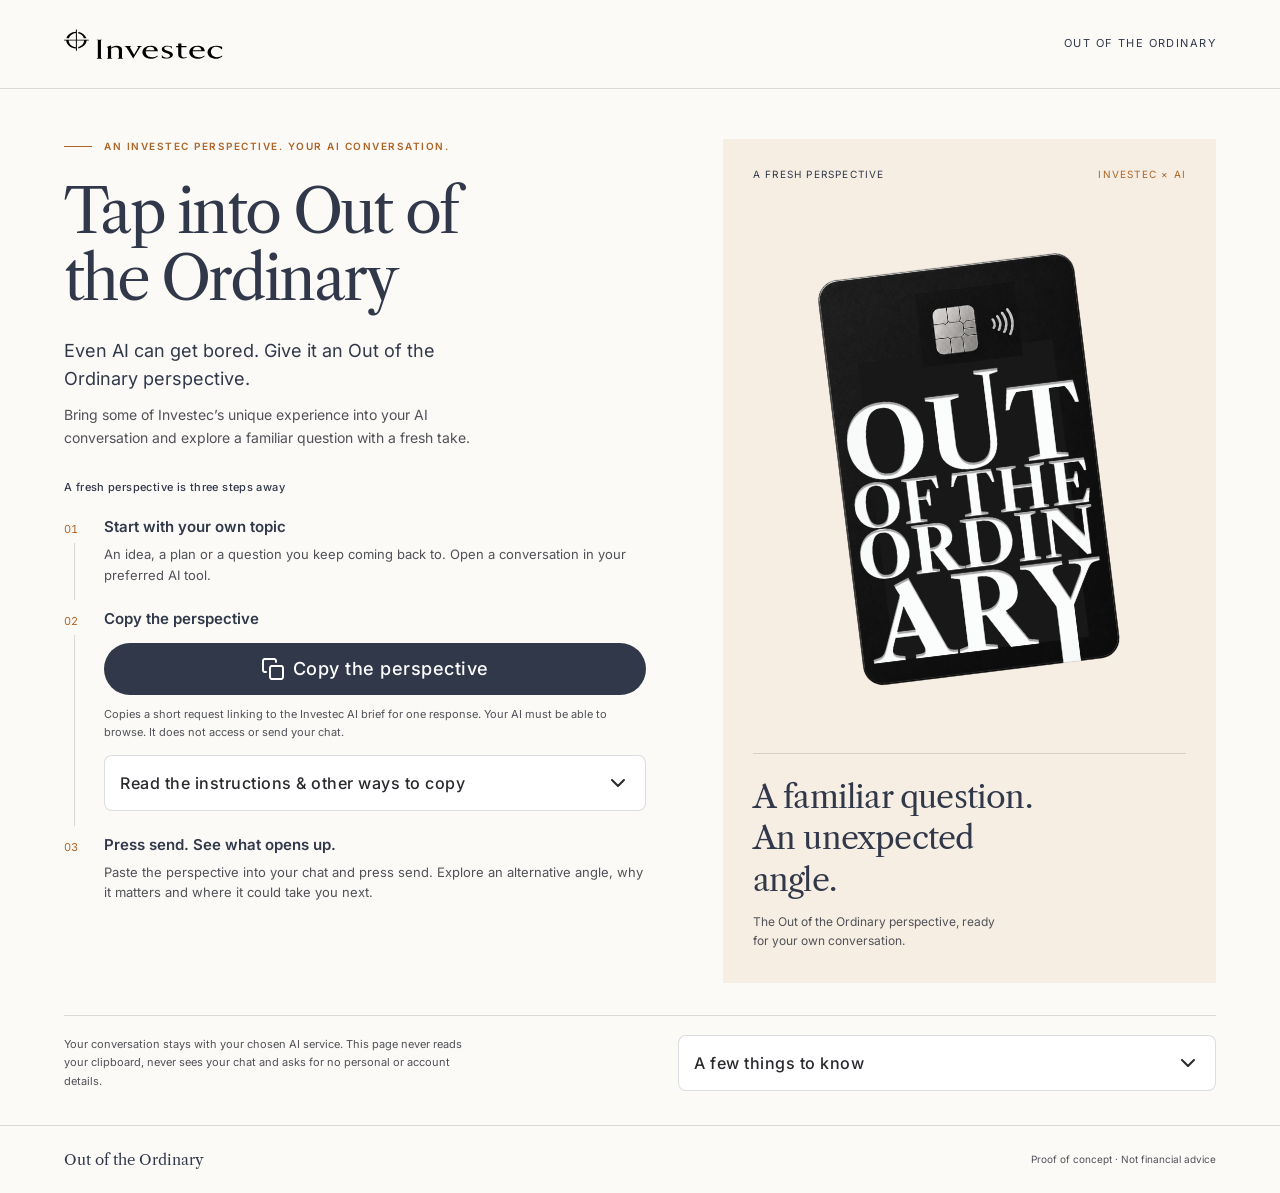
==== index.html @ ad9d52ec "Add social preview metadata Co-authored-by: Copilot <223556219+Copilot@users.noreply.github.com>" ====
<!DOCTYPE html>
<html lang="en">
  <head>
    <meta charset="UTF-8" />
    <meta name="viewport" content="width=device-width, initial-scale=1.0, maximum-scale=1" />
    <title>Out of the Ordinary | AI, seen differently</title>
    <meta name="description" content="One answer. A fresh angle. Ask for an Out of the Ordinary AI perspective to uncover an overlooked connection, a better question or a practical next step." />
    <meta name="robots" content="index, follow" />
    <link rel="canonical" href="https://investec-developer-community.github.io/ai-ooto/" />
    <meta property="og:title" content="Out of the Ordinary | AI, seen differently" />
    <meta property="og:description" content="One answer. A fresh angle. Ask for an Out of the Ordinary AI perspective to uncover an overlooked connection, a better question or a practical next step." />
    <meta property="og:site_name" content="Investec-developer-community" />
    <meta property="og:type" content="website" />
    <meta property="og:image" content="https://investec-developer-community.github.io/ai-ooto/assets/social-preview.png" />
    <meta property="og:image:width" content="1280" />
    <meta property="og:image:height" content="640" />
    <meta name="twitter:card" content="summary_large_image" />
    <meta name="twitter:title" content="Out of the Ordinary | AI, seen differently" />
    <meta name="twitter:description" content="One answer. A fresh angle. Ask for an Out of the Ordinary AI perspective to uncover an overlooked connection, a better question or a practical next step." />
    <meta name="twitter:image" content="https://investec-developer-community.github.io/ai-ooto/assets/social-preview.png" />
    <link rel="icon" type="image/svg+xml" href="./favicon.svg" />
    <script type="module" crossorigin src="./assets/index-Dtm9oC3m.js"></script>
    <link rel="stylesheet" crossorigin href="./assets/index-Hw5mRDP-.css">
  </head>
  <body>
    <div id="root"></div>
  </body>
</html>
---- assets/index-Hw5mRDP-.css ----
@font-face{font-family:Inter;font-style:normal;font-display:swap;font-weight:400;src:url(./inter-cyrillic-ext-400-normal-BQZuk6qB.woff2) format("woff2"),url(./inter-cyrillic-ext-400-normal-DQukG94-.woff) format("woff");unicode-range:U+0460-052F,U+1C80-1C8A,U+20B4,U+2DE0-2DFF,U+A640-A69F,U+FE2E-FE2F}@font-face{font-family:Inter;font-style:normal;font-display:swap;font-weight:400;src:url(./inter-cyrillic-400-normal-obahsSVq.woff2) format("woff2"),url(./inter-cyrillic-400-normal-HOLc17fK.woff) format("woff");unicode-range:U+0301,U+0400-045F,U+0490-0491,U+04B0-04B1,U+2116}@font-face{font-family:Inter;font-style:normal;font-display:swap;font-weight:400;src:url(./inter-greek-ext-400-normal-DGGRlc-M.woff2) format("woff2"),url(./inter-greek-ext-400-normal-KugGGMne.woff) format("woff");unicode-range:U+1F00-1FFF}@font-face{font-family:Inter;font-style:normal;font-display:swap;font-weight:400;src:url(./inter-greek-400-normal-B4URO6DV.woff2) format("woff2"),url(./inter-greek-400-normal-q2sYcFCs.woff) format("woff");unicode-range:U+0370-0377,U+037A-037F,U+0384-038A,U+038C,U+038E-03A1,U+03A3-03FF}@font-face{font-family:Inter;font-style:normal;font-display:swap;font-weight:400;src:url(./inter-vietnamese-400-normal-DMkecbls.woff2) format("woff2"),url(./inter-vietnamese-400-normal-Bbgyi5SW.woff) format("woff");unicode-range:U+0102-0103,U+0110-0111,U+0128-0129,U+0168-0169,U+01A0-01A1,U+01AF-01B0,U+0300-0301,U+0303-0304,U+0308-0309,U+0323,U+0329,U+1EA0-1EF9,U+20AB}@font-face{font-family:Inter;font-style:normal;font-display:swap;font-weight:400;src:url(./inter-latin-ext-400-normal-C1nco2VV.woff2) format("woff2"),url(./inter-latin-ext-400-normal-77YHD8bZ.woff) format("woff");unicode-range:U+0100-02BA,U+02BD-02C5,U+02C7-02CC,U+02CE-02D7,U+02DD-02FF,U+0304,U+0308,U+0329,U+1D00-1DBF,U+1E00-1E9F,U+1EF2-1EFF,U+2020,U+20A0-20AB,U+20AD-20C0,U+2113,U+2C60-2C7F,U+A720-A7FF}@font-face{font-family:Inter;font-style:normal;font-display:swap;font-weight:400;src:url(./inter-latin-400-normal-C38fXH4l.woff2) format("woff2"),url(./inter-latin-400-normal-CyCys3Eg.woff) format("woff");unicode-range:U+0000-00FF,U+0131,U+0152-0153,U+02BB-02BC,U+02C6,U+02DA,U+02DC,U+0304,U+0308,U+0329,U+2000-206F,U+20AC,U+2122,U+2191,U+2193,U+2212,U+2215,U+FEFF,U+FFFD}@font-face{font-family:Inter;font-style:normal;font-display:swap;font-weight:500;src:url(./inter-cyrillic-ext-500-normal-B0yAr1jD.woff2) format("woff2"),url(./inter-cyrillic-ext-500-normal-BmqWE9Dz.woff) format("woff");unicode-range:U+0460-052F,U+1C80-1C8A,U+20B4,U+2DE0-2DFF,U+A640-A69F,U+FE2E-FE2F}@font-face{font-family:Inter;font-style:normal;font-display:swap;font-weight:500;src:url(./inter-cyrillic-500-normal-BasfLYem.woff2) format("woff2"),url(./inter-cyrillic-500-normal-CxZf_p3X.woff) format("woff");unicode-range:U+0301,U+0400-045F,U+0490-0491,U+04B0-04B1,U+2116}@font-face{font-family:Inter;font-style:normal;font-display:swap;font-weight:500;src:url(./inter-greek-ext-500-normal-C4iEst2y.woff2) format("woff2"),url(./inter-greek-ext-500-normal-2j5mBUwD.woff) format("woff");unicode-range:U+1F00-1FFF}@font-face{font-family:Inter;font-style:normal;font-display:swap;font-weight:500;src:url(./inter-greek-500-normal-BIZE56-Y.woff2) format("woff2"),url(./inter-greek-500-normal-Xzm54t5V.woff) format("woff");unicode-range:U+0370-0377,U+037A-037F,U+0384-038A,U+038C,U+038E-03A1,U+03A3-03FF}@font-face{font-family:Inter;font-style:normal;font-display:swap;font-weight:500;src:url(./inter-vietnamese-500-normal-DOriooB6.woff2) format("woff2"),url(./inter-vietnamese-500-normal-mJboJaSs.woff) format("woff");unicode-range:U+0102-0103,U+0110-0111,U+0128-0129,U+0168-0169,U+01A0-01A1,U+01AF-01B0,U+0300-0301,U+0303-0304,U+0308-0309,U+0323,U+0329,U+1EA0-1EF9,U+20AB}@font-face{font-family:Inter;font-style:normal;font-display:swap;font-weight:500;src:url(./inter-latin-ext-500-normal-CV4jyFjo.woff2) format("woff2"),url(./inter-latin-ext-500-normal-BxGbmqWO.woff) format("woff");unicode-range:U+0100-02BA,U+02BD-02C5,U+02C7-02CC,U+02CE-02D7,U+02DD-02FF,U+0304,U+0308,U+0329,U+1D00-1DBF,U+1E00-1E9F,U+1EF2-1EFF,U+2020,U+20A0-20AB,U+20AD-20C0,U+2113,U+2C60-2C7F,U+A720-A7FF}@font-face{font-family:Inter;font-style:normal;font-display:swap;font-weight:500;src:url(./inter-latin-500-normal-Cerq10X2.woff2) format("woff2"),url(./inter-latin-500-normal-BL9OpVg8.woff) format("woff");unicode-range:U+0000-00FF,U+0131,U+0152-0153,U+02BB-02BC,U+02C6,U+02DA,U+02DC,U+0304,U+0308,U+0329,U+2000-206F,U+20AC,U+2122,U+2191,U+2193,U+2212,U+2215,U+FEFF,U+FFFD}@font-face{font-family:Inter;font-style:normal;font-display:swap;font-weight:600;src:url(./inter-cyrillic-ext-600-normal-Dfes3d0z.woff2) format("woff2"),url(./inter-cyrillic-ext-600-normal-Bcila6Z-.woff) format("woff");unicode-range:U+0460-052F,U+1C80-1C8A,U+20B4,U+2DE0-2DFF,U+A640-A69F,U+FE2E-FE2F}@font-face{font-family:Inter;font-style:normal;font-display:swap;font-weight:600;src:url(./inter-cyrillic-600-normal-CWCymEST.woff2) format("woff2"),url(./inter-cyrillic-600-normal-4D_pXhcN.woff) format("woff");unicode-range:U+0301,U+0400-045F,U+0490-0491,U+04B0-04B1,U+2116}@font-face{font-family:Inter;font-style:normal;font-display:swap;font-weight:600;src:url(./inter-greek-ext-600-normal-DRtmH8MT.woff2) format("woff2"),url(./inter-greek-ext-600-normal-B8X0CLgF.woff) format("woff");unicode-range:U+1F00-1FFF}@font-face{font-family:Inter;font-style:normal;font-display:swap;font-weight:600;src:url(./inter-greek-600-normal-plRanbMR.woff2) format("woff2"),url(./inter-greek-600-normal-BZpKdvQh.woff) format("woff");unicode-range:U+0370-0377,U+037A-037F,U+0384-038A,U+038C,U+038E-03A1,U+03A3-03FF}@font-face{font-family:Inter;font-style:normal;font-display:swap;font-weight:600;src:url(./inter-vietnamese-600-normal-Cc8MFFhd.woff2) format("woff2"),url(./inter-vietnamese-600-normal-BuLX-rYi.woff) format("woff");unicode-range:U+0102-0103,U+0110-0111,U+0128-0129,U+0168-0169,U+01A0-01A1,U+01AF-01B0,U+0300-0301,U+0303-0304,U+0308-0309,U+0323,U+0329,U+1EA0-1EF9,U+20AB}@font-face{font-family:Inter;font-style:normal;font-display:swap;font-weight:600;src:url(./inter-latin-ext-600-normal-D2bJ5OIk.woff2) format("woff2"),url(./inter-latin-ext-600-normal-CIVaiw4L.woff) format("woff");unicode-range:U+0100-02BA,U+02BD-02C5,U+02C7-02CC,U+02CE-02D7,U+02DD-02FF,U+0304,U+0308,U+0329,U+1D00-1DBF,U+1E00-1E9F,U+1EF2-1EFF,U+2020,U+20A0-20AB,U+20AD-20C0,U+2113,U+2C60-2C7F,U+A720-A7FF}@font-face{font-family:Inter;font-style:normal;font-display:swap;font-weight:600;src:url(./inter-latin-600-normal-LgqL8muc.woff2) format("woff2"),url(./inter-latin-600-normal-CiBQ2DWP.woff) format("woff");unicode-range:U+0000-00FF,U+0131,U+0152-0153,U+02BB-02BC,U+02C6,U+02DA,U+02DC,U+0304,U+0308,U+0329,U+2000-206F,U+20AC,U+2122,U+2191,U+2193,U+2212,U+2215,U+FEFF,U+FFFD}@font-face{font-family:Libre Caslon Text;font-style:normal;font-display:swap;font-weight:400;src:url(./libre-caslon-text-latin-ext-400-normal-C9ASObbr.woff2) format("woff2"),url(./libre-caslon-text-latin-ext-400-normal-ll1HhAxb.woff) format("woff");unicode-range:U+0100-02BA,U+02BD-02C5,U+02C7-02CC,U+02CE-02D7,U+02DD-02FF,U+0304,U+0308,U+0329,U+1D00-1DBF,U+1E00-1E9F,U+1EF2-1EFF,U+2020,U+20A0-20AB,U+20AD-20C0,U+2113,U+2C60-2C7F,U+A720-A7FF}@font-face{font-family:Libre Caslon Text;font-style:normal;font-display:swap;font-weight:400;src:url(./libre-caslon-text-latin-400-normal-CfldDPV-.woff2) format("woff2"),url(./libre-caslon-text-latin-400-normal-WtjoQ5sB.woff) format("woff");unicode-range:U+0000-00FF,U+0131,U+0152-0153,U+02BB-02BC,U+02C6,U+02DA,U+02DC,U+0304,U+0308,U+0329,U+2000-206F,U+20AC,U+2122,U+2191,U+2193,U+2212,U+2215,U+FEFF,U+FFFD}.ids-theme-investec--investec--dark,.ids-theme-investec--investec--light,.ids-theme-investec--investec-save--light,:root{--ids-color-border-focused: #6e92a8;--ids-color-border-on-brand: #fff;--ids-color-border-static-inverse: #fff;--ids-color-icon-on-brand: #fff;--ids-color-icon-static-inverse: #fff;--ids-color-text-on-brand: #fff;--ids-color-text-static-inverse: #fff}.ids-theme-investec--investec--light,.ids-theme-investec--investec-save--light,:root{--ids-color-background-accent-1-bolder-default: #3a804a;--ids-color-background-accent-1-bolder-hovered: #20633a;--ids-color-background-accent-1-bolder-pressed: #20633a;--ids-color-background-accent-1-subtle-default: #78bd8f;--ids-color-background-accent-1-subtle-hovered: #a4d4b3;--ids-color-background-accent-1-subtle-pressed: #cde8d5;--ids-color-background-accent-1-subtler-default: #cde8d5;--ids-color-background-accent-1-subtler-hovered: #a4d4b3;--ids-color-background-accent-1-subtler-pressed: #78bd8f;--ids-color-background-accent-1-subtlest-default: #e9f5ec;--ids-color-background-accent-1-subtlest-hovered: #cde8d5;--ids-color-background-accent-1-subtlest-pressed: #a4d4b3;--ids-color-background-accent-2-bolder-default: #c25100;--ids-color-background-accent-2-bolder-hovered: #a54800;--ids-color-background-accent-2-bolder-pressed: #702e00;--ids-color-background-accent-2-subtle-default: #fea362;--ids-color-background-accent-2-subtle-hovered: #fec195;--ids-color-background-accent-2-subtle-pressed: #fedec8;--ids-color-background-accent-2-subtler-default: #fedec8;--ids-color-background-accent-2-subtler-hovered: #fec195;--ids-color-background-accent-2-subtler-pressed: #fea362;--ids-color-background-accent-2-subtlest-default: #fff3eb;--ids-color-background-accent-2-subtlest-hovered: #fedec8;--ids-color-background-accent-2-subtlest-pressed: #fec195;--ids-color-background-accent-3-bolder-default: #2879c2;--ids-color-background-accent-3-bolder-hovered: #1463aa;--ids-color-background-accent-3-bolder-pressed: #0d5290;--ids-color-background-accent-3-subtle-default: #89c1f4;--ids-color-background-accent-3-subtle-hovered: #b3d7f8;--ids-color-background-accent-3-subtle-pressed: #d4e9fb;--ids-color-background-accent-3-subtler-default: #d4e9fb;--ids-color-background-accent-3-subtler-hovered: #b3d7f8;--ids-color-background-accent-3-subtler-pressed: #89c1f4;--ids-color-background-accent-3-subtlest-default: #ecf5fd;--ids-color-background-accent-3-subtlest-hovered: #d4e9fb;--ids-color-background-accent-3-subtlest-pressed: #b3d7f8;--ids-color-background-accent-4-bolder-default: #62615d;--ids-color-background-accent-4-bolder-hovered: #43423f;--ids-color-background-accent-4-bolder-pressed: #2e2d2a;--ids-color-background-accent-4-subtle-default: #a9a7a1;--ids-color-background-accent-4-subtle-hovered: #c5c3bd;--ids-color-background-accent-4-subtle-pressed: #dbdad4;--ids-color-background-accent-4-subtler-default: #dbdad4;--ids-color-background-accent-4-subtler-hovered: #c5c3bd;--ids-color-background-accent-4-subtler-pressed: #a9a7a1;--ids-color-background-accent-4-subtlest-default: #f8f8f7;--ids-color-background-accent-4-subtlest-hovered: #dbdad4;--ids-color-background-accent-4-subtlest-pressed: #c5c3bd;--ids-color-background-accent-5-bolder-default: #b04c0e;--ids-color-background-accent-5-bolder-hovered: #814211;--ids-color-background-accent-5-bolder-pressed: #5e300b;--ids-color-background-accent-5-subtle-default: #e1a96b;--ids-color-background-accent-5-subtle-hovered: #edc18f;--ids-color-background-accent-5-subtle-pressed: #f9e4c9;--ids-color-background-accent-5-subtler-default: #f9e4c9;--ids-color-background-accent-5-subtler-hovered: #edc18f;--ids-color-background-accent-5-subtler-pressed: #e1a96b;--ids-color-background-accent-5-subtlest-default: #fff6ee;--ids-color-background-accent-5-subtlest-hovered: #f9e4c9;--ids-color-background-accent-5-subtlest-pressed: #edc18f;--ids-color-background-accent-6-bolder-default: #c9372c;--ids-color-background-accent-6-bolder-hovered: #ae2e24;--ids-color-background-accent-6-bolder-pressed: #5d1f1a;--ids-color-background-accent-6-subtle-default: #f87168;--ids-color-background-accent-6-subtle-hovered: #fd9891;--ids-color-background-accent-6-subtle-pressed: #ffd5d2;--ids-color-background-accent-6-subtler-default: #ffd5d2;--ids-color-background-accent-6-subtler-hovered: #fd9891;--ids-color-background-accent-6-subtler-pressed: #f87168;--ids-color-background-accent-6-subtlest-default: #ffeceb;--ids-color-background-accent-6-subtlest-hovered: #ffd5d2;--ids-color-background-accent-6-subtlest-pressed: #fd9891;--ids-color-background-accent-7-bolder-default: #244e8a;--ids-color-background-accent-7-bolder-hovered: #173c66;--ids-color-background-accent-7-bolder-pressed: #18354b;--ids-color-background-accent-7-subtle-default: #8aa5c6;--ids-color-background-accent-7-subtle-hovered: #adc8d3;--ids-color-background-accent-7-subtle-pressed: #cce1ea;--ids-color-background-accent-7-subtler-default: #cce1ea;--ids-color-background-accent-7-subtler-hovered: #adc8d3;--ids-color-background-accent-7-subtler-pressed: #8aa5c6;--ids-color-background-accent-7-subtlest-default: #e8f5fa;--ids-color-background-accent-7-subtlest-hovered: #cce1ea;--ids-color-background-accent-7-subtlest-pressed: #adc8d3;--ids-color-background-accent-8-bolder-default: #9c2830;--ids-color-background-accent-8-bolder-hovered: #7a2128;--ids-color-background-accent-8-bolder-pressed: #4a181e;--ids-color-background-accent-8-subtle-default: #c47a83;--ids-color-background-accent-8-subtle-hovered: #d9a2a9;--ids-color-background-accent-8-subtle-pressed: #eed2d7;--ids-color-background-accent-8-subtler-default: #eed2d7;--ids-color-background-accent-8-subtler-hovered: #d9a2a9;--ids-color-background-accent-8-subtler-pressed: #c47a83;--ids-color-background-accent-8-subtlest-default: #fbeff0;--ids-color-background-accent-8-subtlest-hovered: #eed2d7;--ids-color-background-accent-8-subtlest-pressed: #d9a2a9;--ids-color-background-accent-9-bolder-default: #6b6e76;--ids-color-background-accent-9-bolder-hovered: #505258;--ids-color-background-accent-9-bolder-pressed: #3b3d42;--ids-color-background-accent-9-subtle-default: #b7b9be;--ids-color-background-accent-9-subtle-hovered: #dddee1;--ids-color-background-accent-9-subtle-pressed: #f0f1f2;--ids-color-background-accent-9-subtler-default: #f0f1f2;--ids-color-background-accent-9-subtler-hovered: #dddee1;--ids-color-background-accent-9-subtler-pressed: #b7b9be;--ids-color-background-accent-9-subtlest-default: #f8f8f8;--ids-color-background-accent-9-subtlest-hovered: #f0f1f2;--ids-color-background-accent-9-subtlest-pressed: #dddee1;--ids-color-background-canvas: #f8f8f8;--ids-color-background-danger-bold-default: #9c2830;--ids-color-background-danger-bold-hovered: #7a2128;--ids-color-background-danger-bold-pressed: #4a181e;--ids-color-background-danger-default: #fbeff0;--ids-color-background-danger-hovered: #eed2d7;--ids-color-background-danger-pressed: #d9a2a9;--ids-color-background-disabled: #17171708;--ids-color-background-information-bold-default: #244e8a;--ids-color-background-information-bold-hovered: #173c66;--ids-color-background-information-bold-pressed: #18354b;--ids-color-background-information-default: #e8f5fa;--ids-color-background-information-hovered: #cce1ea;--ids-color-background-information-pressed: #adc8d3;--ids-color-background-input-default: #fff;--ids-color-background-input-hovered: #f8f8f8;--ids-color-background-input-pressed: #fff;--ids-color-background-inverse-subtle-default: #00000014;--ids-color-background-inverse-subtle-hovered: #00000029;--ids-color-background-inverse-subtle-pressed: #0000003d;--ids-color-background-neutral-bold-default: #292a2e;--ids-color-background-neutral-bold-hovered: #3b3d42;--ids-color-background-neutral-bold-pressed: #505258;--ids-color-background-neutral-default: #0515240f;--ids-color-background-neutral-hovered: #0b122824;--ids-color-background-neutral-pressed: #080f2147;--ids-color-background-neutral-subtle-default: #00000000;--ids-color-background-neutral-subtle-hovered: #0515240f;--ids-color-background-neutral-subtle-pressed: #0b122824;--ids-color-background-positive-bold-default: #3a804a;--ids-color-background-positive-bold-hovered: #20633a;--ids-color-background-positive-bold-pressed: #163f27;--ids-color-background-positive-default: #e9f5ec;--ids-color-background-positive-hovered: #cde8d5;--ids-color-background-positive-pressed: #a4d4b3;--ids-color-background-scrim: #050c1f75;--ids-color-background-warning-bold-default: #b04c0e;--ids-color-background-warning-bold-hovered: #814211;--ids-color-background-warning-bold-pressed: #5e300b;--ids-color-background-warning-default: #fff6ee;--ids-color-background-warning-hovered: #f9e4c9;--ids-color-background-warning-pressed: #edc18f;--ids-color-border-accent-1: #489759;--ids-color-border-accent-2: #e56910;--ids-color-border-accent-3: #4090d6;--ids-color-border-accent-4: #787772;--ids-color-border-accent-5: #be732f;--ids-color-border-accent-6: #e2483d;--ids-color-border-accent-7: #4a6a8a;--ids-color-border-accent-8: #b3393f;--ids-color-border-accent-9: #7d818a;--ids-color-border-bold: #7d818a;--ids-color-border-danger: #b3393f;--ids-color-border-default: #0b122824;--ids-color-border-disabled: #0515240f;--ids-color-border-information: #4a6a8a;--ids-color-border-input: #8c8f97;--ids-color-border-inverse: #fff;--ids-color-border-positive: #489759;--ids-color-border-warning: #be732f;--ids-color-icon-accent-1: #489759;--ids-color-icon-accent-2: #e56910;--ids-color-icon-accent-3: #4090d6;--ids-color-icon-accent-4: #787772;--ids-color-icon-accent-5: #be732f;--ids-color-icon-accent-6: #e2483d;--ids-color-icon-accent-7: #4a6a8a;--ids-color-icon-accent-8: #b3393f;--ids-color-icon-accent-9: #7d818a;--ids-color-icon-danger: #b3393f;--ids-color-icon-default: #292a2e;--ids-color-icon-disabled: #080f2147;--ids-color-icon-information: #4a6a8a;--ids-color-icon-inverse: #fff;--ids-color-icon-positive: #489759;--ids-color-icon-static: #292a2e;--ids-color-icon-subtle: #505258;--ids-color-icon-warning: #be732f;--ids-color-text-accent-1: #20633a;--ids-color-text-accent-1-bolder: #163f27;--ids-color-text-accent-2: #a54800;--ids-color-text-accent-2-bolder: #702e00;--ids-color-text-accent-3: #1463aa;--ids-color-text-accent-3-bolder: #0d5290;--ids-color-text-accent-4: #43423f;--ids-color-text-accent-4-bolder: #2e2d2a;--ids-color-text-accent-5: #814211;--ids-color-text-accent-5-bolder: #5e300b;--ids-color-text-accent-6: #ae2e24;--ids-color-text-accent-7: #173c66;--ids-color-text-accent-8: #7a2128;--ids-color-text-accent-9: #505258;--ids-color-text-danger: #7a2128;--ids-color-text-default: #292a2e;--ids-color-text-disabled: #080f2147;--ids-color-text-information: #173c66;--ids-color-text-inverse: #fff;--ids-color-text-positive: #20633a;--ids-color-text-static: #292a2e;--ids-color-text-subtle: #505258;--ids-color-text-subtlest: #6b6e76;--ids-color-text-warning: #814211;--ids-elevation-surface-default: #fff;--ids-elevation-surface-hovered: #f0f1f2;--ids-elevation-surface-overlay-default: #fff;--ids-elevation-surface-overlay-hovered: #f0f1f2;--ids-elevation-surface-overlay-pressed: #dddee1;--ids-elevation-surface-pressed: #dddee1;--ids-elevation-surface-raised-default: #fff;--ids-elevation-surface-raised-hovered: #f0f1f2;--ids-elevation-surface-raised-pressed: #dddee1;--ids-elevation-surface-sunken: #f8f8f8}.ids-theme-investec--investec--light,:root{--ids-color-background-brand-bold-default: #30384a;--ids-color-background-brand-bold-hovered: #202736;--ids-color-background-brand-bold-pressed: #121823;--ids-color-background-brand-boldest-default: #060a12;--ids-color-background-brand-boldest-hovered: #121823;--ids-color-background-brand-boldest-pressed: #202736;--ids-color-background-brand-subtlest-default: #f3f4f7;--ids-color-background-brand-subtlest-hovered: #dadcdf;--ids-color-background-brand-subtlest-pressed: #b8bec8;--ids-color-background-selected-bold-default: #30384a;--ids-color-background-selected-bold-hovered: #202736;--ids-color-background-selected-bold-pressed: #202736;--ids-color-background-selected-default: #f3f4f7;--ids-color-background-selected-hovered: #dadcdf;--ids-color-background-selected-pressed: #b8bec8;--ids-color-border-brand-default: #30384a;--ids-color-border-brand-subtle: #969fab;--ids-color-border-selected: #30384a;--ids-color-icon-brand: #30384a;--ids-color-icon-selected: #30384a;--ids-color-link-default: #30384a;--ids-color-link-pressed: #202736;--ids-color-link-visited-default: #202736;--ids-color-link-visited-pressed: #121823;--ids-color-text-brand: #30384a;--ids-color-text-selected: #30384a}:root{--ids-backdrop-blur-2-xl: 60px;--ids-backdrop-blur-lg: 24px;--ids-backdrop-blur-md: 16px;--ids-backdrop-blur-sm: 8px;--ids-backdrop-blur-xl: 40px;--ids-border-radius-full: 1000px;--ids-border-radius-lg: 12px;--ids-border-radius-md: 8px;--ids-border-radius-none: 0;--ids-border-radius-sm: 4px;--ids-border-width-default: 1px;--ids-border-width-focused: 2px;--ids-border-width-selected: 2px;--ids-border-width-thick: 2px;--ids-border-width-thicker: 4px;--ids-border-width-thickest: 6px;--ids-border-width-thin: 1px;--ids-container-max-width: 1280px;--ids-elevation-shadow-overflow: 0 0 8px 0 #1e1f2129, 0 0 1px 0 #1e1f211f;--ids-elevation-shadow-overlay: 0 8px 16px 0 #00000024, 0 0 2px 0 #0000001f;--ids-elevation-shadow-raised: 0 2px 4px 0 #00000024, 0 0 2px 0 #0000001f;--ids-gap-0: 0;--ids-gap-025: 2px;--ids-gap-050: 4px;--ids-gap-075: 6px;--ids-gap-100: 8px;--ids-gap-150: 12px;--ids-gap-200: 16px;--ids-gap-250: 20px;--ids-gap-300: 24px;--ids-gap-400: 32px;--ids-gap-500: 40px;--ids-gap-600: 48px;--ids-gap-800: 64px;--ids-gap-1000: 80px;--ids-padding-horizontal-edge-to-element-0: 0;--ids-padding-horizontal-edge-to-element-025: 2px;--ids-padding-horizontal-edge-to-element-050: 4px;--ids-padding-horizontal-edge-to-element-075: 6px;--ids-padding-horizontal-edge-to-element-100: 8px;--ids-padding-horizontal-edge-to-element-150: 12px;--ids-padding-horizontal-edge-to-element-200: 16px;--ids-padding-horizontal-edge-to-element-250: 20px;--ids-padding-horizontal-edge-to-element-300: 24px;--ids-padding-horizontal-edge-to-element-400: 32px;--ids-padding-horizontal-edge-to-element-500: 40px;--ids-padding-horizontal-edge-to-element-600: 48px;--ids-padding-horizontal-edge-to-element-800: 64px;--ids-padding-horizontal-edge-to-element-1000: 80px;--ids-padding-horizontal-edge-to-text-0: 0;--ids-padding-horizontal-edge-to-text-025: 2px;--ids-padding-horizontal-edge-to-text-050: 4px;--ids-padding-horizontal-edge-to-text-075: 6px;--ids-padding-horizontal-edge-to-text-100: 8px;--ids-padding-horizontal-edge-to-text-150: 12px;--ids-padding-horizontal-edge-to-text-200: 16px;--ids-padding-horizontal-edge-to-text-250: 20px;--ids-padding-horizontal-edge-to-text-300: 24px;--ids-padding-horizontal-edge-to-text-400: 32px;--ids-padding-horizontal-edge-to-text-500: 40px;--ids-padding-horizontal-edge-to-text-600: 48px;--ids-padding-horizontal-edge-to-text-800: 64px;--ids-padding-horizontal-edge-to-text-1000: 80px;--ids-padding-vertical-edge-to-element-0: 0;--ids-padding-vertical-edge-to-element-025: 2px;--ids-padding-vertical-edge-to-element-050: 4px;--ids-padding-vertical-edge-to-element-075: 6px;--ids-padding-vertical-edge-to-element-100: 8px;--ids-padding-vertical-edge-to-element-150: 12px;--ids-padding-vertical-edge-to-element-200: 16px;--ids-padding-vertical-edge-to-element-250: 20px;--ids-padding-vertical-edge-to-element-300: 24px;--ids-padding-vertical-edge-to-element-400: 32px;--ids-padding-vertical-edge-to-element-500: 40px;--ids-padding-vertical-edge-to-element-600: 48px;--ids-padding-vertical-edge-to-element-800: 64px;--ids-padding-vertical-edge-to-element-1000: 80px;--ids-size-020: 2px;--ids-size-040: 4px;--ids-size-060: 6px;--ids-size-080: 8px;--ids-size-100: 10px;--ids-size-120: 12px;--ids-size-160: 16px;--ids-size-200: 20px;--ids-size-240: 24px;--ids-size-280: 28px;--ids-size-320: 32px;--ids-size-360: 36px;--ids-size-400: 40px;--ids-size-480: 48px;--ids-size-520: 52px;--ids-size-560: 56px;--ids-spacing-gutter: 16px;--ids-spacing-viewport-to-container: 16px;--ids-typography-display-large__font-family: "Libre Caslon Text", "Times New Roman", serif;--ids-typography-display-large__font-size: 6rem;--ids-typography-display-large__font-weight: 400;--ids-typography-display-large__letter-spacing: -.005208333333333333em;--ids-typography-display-large__line-height: 1.1666666666666667;--ids-typography-display-medium__font-family: "Libre Caslon Text", "Times New Roman", serif;--ids-typography-display-medium__font-size: 3.25rem;--ids-typography-display-medium__font-weight: 400;--ids-typography-display-medium__letter-spacing: -.009615384615384616em;--ids-typography-display-medium__line-height: 1.2307692307692308;--ids-typography-display-small__font-family: "Libre Caslon Text", "Times New Roman", serif;--ids-typography-display-small__font-size: 2.75rem;--ids-typography-display-small__font-weight: 400;--ids-typography-display-small__letter-spacing: -.011363636363636364em;--ids-typography-display-small__line-height: 1.1818181818181819;--ids-typography-display-x-small__font-family: "Libre Caslon Text", "Times New Roman", serif;--ids-typography-display-x-small__font-size: 2.25rem;--ids-typography-display-x-small__font-weight: 400;--ids-typography-display-x-small__letter-spacing: -.013888888888888888em;--ids-typography-display-x-small__line-height: 1.2222222222222223;--ids-typography-eyebrow-large__font-family: Inter, Arial, system-ui, sans-serif;--ids-typography-eyebrow-large__font-size: 1rem;--ids-typography-eyebrow-large__font-weight: 500;--ids-typography-eyebrow-large__letter-spacing: .15625em;--ids-typography-eyebrow-large__line-height: 1.25;--ids-typography-eyebrow-large__text-transform: uppercase;--ids-typography-eyebrow-medium__font-family: Inter, Arial, system-ui, sans-serif;--ids-typography-eyebrow-medium__font-size: .875rem;--ids-typography-eyebrow-medium__font-weight: 500;--ids-typography-eyebrow-medium__letter-spacing: .17857142857142858em;--ids-typography-eyebrow-medium__line-height: 1.1428571428571428;--ids-typography-eyebrow-medium__text-transform: uppercase;--ids-typography-eyebrow-small__font-family: Inter, Arial, system-ui, sans-serif;--ids-typography-eyebrow-small__font-size: .75rem;--ids-typography-eyebrow-small__font-weight: 600;--ids-typography-eyebrow-small__letter-spacing: .20833333333333334em;--ids-typography-eyebrow-small__line-height: 1.3333333333333333;--ids-typography-eyebrow-small__text-transform: uppercase;--ids-typography-heading-large__font-family: Inter, Arial, system-ui, sans-serif;--ids-typography-heading-large__font-size: 2rem;--ids-typography-heading-large__font-weight: 500;--ids-typography-heading-large__letter-spacing: 0em;--ids-typography-heading-large__line-height: 1.25;--ids-typography-heading-medium__font-family: Inter, Arial, system-ui, sans-serif;--ids-typography-heading-medium__font-size: 1.75rem;--ids-typography-heading-medium__font-weight: 500;--ids-typography-heading-medium__letter-spacing: 0em;--ids-typography-heading-medium__line-height: 1.2857142857142858;--ids-typography-heading-small__font-family: Inter, Arial, system-ui, sans-serif;--ids-typography-heading-small__font-size: 1.5rem;--ids-typography-heading-small__font-weight: 500;--ids-typography-heading-small__letter-spacing: 0em;--ids-typography-heading-small__line-height: 1.3333333333333333;--ids-typography-heading-x-large__font-family: Inter, Arial, system-ui, sans-serif;--ids-typography-heading-x-large__font-size: 2.25rem;--ids-typography-heading-x-large__font-weight: 500;--ids-typography-heading-x-large__letter-spacing: 0em;--ids-typography-heading-x-large__line-height: 1.2222222222222223;--ids-typography-heading-x-small__font-family: Inter, Arial, system-ui, sans-serif;--ids-typography-heading-x-small__font-size: 1.25rem;--ids-typography-heading-x-small__font-weight: 500;--ids-typography-heading-x-small__letter-spacing: 0em;--ids-typography-heading-x-small__line-height: 1.4;--ids-typography-heading-xx-large__font-family: Inter, Arial, system-ui, sans-serif;--ids-typography-heading-xx-large__font-size: 2.5rem;--ids-typography-heading-xx-large__font-weight: 500;--ids-typography-heading-xx-large__letter-spacing: 0em;--ids-typography-heading-xx-large__line-height: 1.3;--ids-typography-label-large__font-family: Inter, Arial, system-ui, sans-serif;--ids-typography-label-large__font-size: 1.125rem;--ids-typography-label-large__font-weight: 500;--ids-typography-label-large__letter-spacing: .027777777777777776em;--ids-typography-label-large__line-height: 1.3333333333333333;--ids-typography-label-medium__font-family: Inter, Arial, system-ui, sans-serif;--ids-typography-label-medium__font-size: 1rem;--ids-typography-label-medium__font-weight: 500;--ids-typography-label-medium__letter-spacing: .03125em;--ids-typography-label-medium__line-height: 1.25;--ids-typography-label-small__font-family: Inter, Arial, system-ui, sans-serif;--ids-typography-label-small__font-size: .875rem;--ids-typography-label-small__font-weight: 500;--ids-typography-label-small__letter-spacing: .03571428571428571em;--ids-typography-label-small__line-height: 1.1428571428571428;--ids-typography-label-x-small__font-family: Inter, Arial, system-ui, sans-serif;--ids-typography-label-x-small__font-size: .75rem;--ids-typography-label-x-small__font-weight: 500;--ids-typography-label-x-small__letter-spacing: .041666666666666664em;--ids-typography-label-x-small__line-height: 1.3333333333333333;--ids-typography-paragraph-large__font-family: Inter, Arial, system-ui, sans-serif;--ids-typography-paragraph-large__font-size: 1.125rem;--ids-typography-paragraph-large__font-weight: 400;--ids-typography-paragraph-large__letter-spacing: .027777777777777776em;--ids-typography-paragraph-large__line-height: 1.5555555555555556;--ids-typography-paragraph-medium__font-family: Inter, Arial, system-ui, sans-serif;--ids-typography-paragraph-medium__font-size: 1rem;--ids-typography-paragraph-medium__font-weight: 400;--ids-typography-paragraph-medium__letter-spacing: .03125em;--ids-typography-paragraph-medium__line-height: 1.5;--ids-typography-paragraph-small__font-family: Inter, Arial, system-ui, sans-serif;--ids-typography-paragraph-small__font-size: .875rem;--ids-typography-paragraph-small__font-weight: 400;--ids-typography-paragraph-small__letter-spacing: .03571428571428571em;--ids-typography-paragraph-small__line-height: 1.4285714285714286;--ids-typography-paragraph-x-small__font-family: Inter, Arial, system-ui, sans-serif;--ids-typography-paragraph-x-small__font-size: .75rem;--ids-typography-paragraph-x-small__font-weight: 400;--ids-typography-paragraph-x-small__letter-spacing: .041666666666666664em;--ids-typography-paragraph-x-small__line-height: 1.6666666666666667;--ids-width-2-xl: 1024px;--ids-width-2-xs: 320px;--ids-width-3-xl: 1280px;--ids-width-4-xl: 1440px;--ids-width-5-xl: 1600px;--ids-width-6-xl: 1920px;--ids-width-lg: 640px;--ids-width-md: 560px;--ids-width-sm: 480px;--ids-width-xl: 768px;--ids-width-xs: 384px}.ids-theme-investec--investec-save--light{--ids-color-background-brand-bold-default: #286b6e;--ids-color-background-brand-bold-hovered: #21595b;--ids-color-background-brand-bold-pressed: #21595b;--ids-color-background-brand-boldest-default: #286b6e;--ids-color-background-brand-boldest-hovered: #21595b;--ids-color-background-brand-boldest-pressed: #21595b;--ids-color-background-brand-subtlest-default: #eff5f6;--ids-color-background-brand-subtlest-hovered: #d8e8e8;--ids-color-background-brand-subtlest-pressed: #bed8d9;--ids-color-background-selected-bold-default: #286b6e;--ids-color-background-selected-bold-hovered: #21595b;--ids-color-background-selected-bold-pressed: #21595b;--ids-color-background-selected-default: #eff5f6;--ids-color-background-selected-hovered: #d8e8e8;--ids-color-background-selected-pressed: #bed8d9;--ids-color-border-brand-default: #286b6e;--ids-color-border-brand-subtle: #9ac3c5;--ids-color-border-selected: #286b6e;--ids-color-icon-brand: #286b6e;--ids-color-icon-selected: #286b6e;--ids-color-link-default: #286b6e;--ids-color-link-pressed: #21595b;--ids-color-link-visited-default: #21595b;--ids-color-link-visited-pressed: #21595b;--ids-color-text-brand: #286b6e;--ids-color-text-selected: #286b6e}.ids-theme-investec--investec--dark{--ids-color-background-accent-1-bolder-default: #78bd8f;--ids-color-background-accent-1-bolder-hovered: #a4d4b3;--ids-color-background-accent-1-bolder-pressed: #cde8d5;--ids-color-background-accent-1-subtle-default: #3a804a;--ids-color-background-accent-1-subtle-hovered: #20633a;--ids-color-background-accent-1-subtle-pressed: #163f27;--ids-color-background-accent-1-subtler-default: #163f27;--ids-color-background-accent-1-subtler-hovered: #20633a;--ids-color-background-accent-1-subtler-pressed: #3a804a;--ids-color-background-accent-1-subtlest-default: #0d2919;--ids-color-background-accent-1-subtlest-hovered: #163f27;--ids-color-background-accent-1-subtlest-pressed: #20633a;--ids-color-background-accent-2-bolder-default: #fea362;--ids-color-background-accent-2-bolder-hovered: #fec195;--ids-color-background-accent-2-bolder-pressed: #fedec8;--ids-color-background-accent-2-subtle-default: #c25100;--ids-color-background-accent-2-subtle-hovered: #a54800;--ids-color-background-accent-2-subtle-pressed: #702e00;--ids-color-background-accent-2-subtler-default: #702e00;--ids-color-background-accent-2-subtler-hovered: #a54800;--ids-color-background-accent-2-subtler-pressed: #c25100;--ids-color-background-accent-2-subtlest-default: #38291e;--ids-color-background-accent-2-subtlest-hovered: #702e00;--ids-color-background-accent-2-subtlest-pressed: #a54800;--ids-color-background-accent-3-bolder-default: #89c1f4;--ids-color-background-accent-3-bolder-hovered: #b3d7f8;--ids-color-background-accent-3-bolder-pressed: #d4e9fb;--ids-color-background-accent-3-subtle-default: #2879c2;--ids-color-background-accent-3-subtle-hovered: #1463aa;--ids-color-background-accent-3-subtle-pressed: #0d5290;--ids-color-background-accent-3-subtler-default: #0d5290;--ids-color-background-accent-3-subtler-hovered: #1463aa;--ids-color-background-accent-3-subtler-pressed: #2879c2;--ids-color-background-accent-3-subtlest-default: #0a3c6a;--ids-color-background-accent-3-subtlest-hovered: #0d5290;--ids-color-background-accent-3-subtlest-pressed: #1463aa;--ids-color-background-accent-4-bolder-default: #a9a7a1;--ids-color-background-accent-4-bolder-hovered: #c5c3bd;--ids-color-background-accent-4-bolder-pressed: #dbdad4;--ids-color-background-accent-4-subtle-default: #62615d;--ids-color-background-accent-4-subtle-hovered: #43423f;--ids-color-background-accent-4-subtle-pressed: #2e2d2a;--ids-color-background-accent-4-subtler-default: #2e2d2a;--ids-color-background-accent-4-subtler-hovered: #43423f;--ids-color-background-accent-4-subtler-pressed: #62615d;--ids-color-background-accent-4-subtlest-default: #1b1a18;--ids-color-background-accent-4-subtlest-hovered: #2e2d2a;--ids-color-background-accent-4-subtlest-pressed: #43423f;--ids-color-background-accent-5-bolder-default: #e1a96b;--ids-color-background-accent-5-bolder-hovered: #edc18f;--ids-color-background-accent-5-bolder-pressed: #f9e4c9;--ids-color-background-accent-5-subtle-default: #b04c0e;--ids-color-background-accent-5-subtle-hovered: #814211;--ids-color-background-accent-5-subtle-pressed: #5e300b;--ids-color-background-accent-5-subtler-default: #5e300b;--ids-color-background-accent-5-subtler-hovered: #814211;--ids-color-background-accent-5-subtler-pressed: #b04c0e;--ids-color-background-accent-5-subtlest-default: #3c1f06;--ids-color-background-accent-5-subtlest-hovered: #5e300b;--ids-color-background-accent-5-subtlest-pressed: #814211;--ids-color-background-accent-6-bolder-default: #f87168;--ids-color-background-accent-6-bolder-hovered: #fd9891;--ids-color-background-accent-6-bolder-pressed: #ffd5d2;--ids-color-background-accent-6-subtle-default: #c9372c;--ids-color-background-accent-6-subtle-hovered: #ae2e24;--ids-color-background-accent-6-subtle-pressed: #5d1f1a;--ids-color-background-accent-6-subtler-default: #5d1f1a;--ids-color-background-accent-6-subtler-hovered: #ae2e24;--ids-color-background-accent-6-subtler-pressed: #c9372c;--ids-color-background-accent-6-subtlest-default: #42221f;--ids-color-background-accent-6-subtlest-hovered: #5d1f1a;--ids-color-background-accent-6-subtlest-pressed: #ae2e24;--ids-color-background-accent-7-bolder-default: #8aa5c6;--ids-color-background-accent-7-bolder-hovered: #adc8d3;--ids-color-background-accent-7-bolder-pressed: #cce1ea;--ids-color-background-accent-7-subtle-default: #244e8a;--ids-color-background-accent-7-subtle-hovered: #173c66;--ids-color-background-accent-7-subtle-pressed: #18354b;--ids-color-background-accent-7-subtler-default: #18354b;--ids-color-background-accent-7-subtler-hovered: #173c66;--ids-color-background-accent-7-subtler-pressed: #244e8a;--ids-color-background-accent-7-subtlest-default: #0c2133;--ids-color-background-accent-7-subtlest-hovered: #18354b;--ids-color-background-accent-7-subtlest-pressed: #173c66;--ids-color-background-accent-8-bolder-default: #c47a83;--ids-color-background-accent-8-bolder-hovered: #d9a2a9;--ids-color-background-accent-8-bolder-pressed: #eed2d7;--ids-color-background-accent-8-subtle-default: #9c2830;--ids-color-background-accent-8-subtle-hovered: #7a2128;--ids-color-background-accent-8-subtle-pressed: #4a181e;--ids-color-background-accent-8-subtler-default: #4a181e;--ids-color-background-accent-8-subtler-hovered: #7a2128;--ids-color-background-accent-8-subtler-pressed: #9c2830;--ids-color-background-accent-8-subtlest-default: #2e0d11;--ids-color-background-accent-8-subtlest-hovered: #4a181e;--ids-color-background-accent-8-subtlest-pressed: #7a2128;--ids-color-background-accent-9-bolder-default: #b7b9be;--ids-color-background-accent-9-bolder-hovered: #dddee1;--ids-color-background-accent-9-bolder-pressed: #f0f1f2;--ids-color-background-accent-9-subtle-default: #6b6e76;--ids-color-background-accent-9-subtle-hovered: #505258;--ids-color-background-accent-9-subtle-pressed: #3b3d42;--ids-color-background-accent-9-subtler-default: #3b3d42;--ids-color-background-accent-9-subtler-hovered: #505258;--ids-color-background-accent-9-subtler-pressed: #6b6e76;--ids-color-background-accent-9-subtlest-default: #292a2e;--ids-color-background-accent-9-subtlest-hovered: #3b3d42;--ids-color-background-accent-9-subtlest-pressed: #6b6e76;--ids-color-background-brand-bold-default: #969fab;--ids-color-background-brand-bold-hovered: #b8bec8;--ids-color-background-brand-bold-pressed: #dadcdf;--ids-color-background-brand-boldest-default: #f3f4f7;--ids-color-background-brand-boldest-hovered: #dadcdf;--ids-color-background-brand-boldest-pressed: #b8bec8;--ids-color-background-brand-subtlest-default: #060a12;--ids-color-background-brand-subtlest-hovered: #121823;--ids-color-background-brand-subtlest-pressed: #202736;--ids-color-background-canvas: #000;--ids-color-background-danger-bold-default: #c47a83;--ids-color-background-danger-bold-hovered: #d9a2a9;--ids-color-background-danger-bold-pressed: #eed2d7;--ids-color-background-danger-default: #2e0d11;--ids-color-background-danger-hovered: #4a181e;--ids-color-background-danger-pressed: #7a2128;--ids-color-background-disabled: #f1f1fe21;--ids-color-background-information-bold-default: #8aa5c6;--ids-color-background-information-bold-hovered: #adc8d3;--ids-color-background-information-bold-pressed: #cce1ea;--ids-color-background-information-default: #0c2133;--ids-color-background-information-hovered: #18354b;--ids-color-background-information-pressed: #173c66;--ids-color-background-input-default: #242528;--ids-color-background-input-hovered: #2b2c2f;--ids-color-background-input-pressed: #242528;--ids-color-background-inverse-subtle-default: #ffffff14;--ids-color-background-inverse-subtle-hovered: #ffffff29;--ids-color-background-inverse-subtle-pressed: #ffffff3d;--ids-color-background-neutral-bold-default: #e2e3e6;--ids-color-background-neutral-bold-hovered: #d3d4d8;--ids-color-background-neutral-bold-pressed: #a9abaf;--ids-color-background-neutral-default: #e0e6fa29;--ids-color-background-neutral-hovered: #e7ebf936;--ids-color-background-neutral-pressed: #ecf3fd52;--ids-color-background-neutral-subtle-default: #ffffff00;--ids-color-background-neutral-subtle-hovered: #e0e6fa29;--ids-color-background-neutral-subtle-pressed: #e7ebf936;--ids-color-background-positive-bold-default: #5aa36c;--ids-color-background-positive-bold-hovered: #a4d4b3;--ids-color-background-positive-bold-pressed: #cde8d5;--ids-color-background-positive-default: #0d2919;--ids-color-background-positive-hovered: #163f27;--ids-color-background-positive-pressed: #20633a;--ids-color-background-scrim: #ebf2ff6b;--ids-color-background-selected-bold-default: #969fab;--ids-color-background-selected-bold-hovered: #b8bec8;--ids-color-background-selected-bold-pressed: #dadcdf;--ids-color-background-selected-default: #060a12;--ids-color-background-selected-hovered: #121823;--ids-color-background-selected-pressed: #202736;--ids-color-background-warning-bold-default: #e1a96b;--ids-color-background-warning-bold-hovered: #edc18f;--ids-color-background-warning-bold-pressed: #f9e4c9;--ids-color-background-warning-default: #3c1f06;--ids-color-background-warning-hovered: #5e300b;--ids-color-background-warning-pressed: #814211;--ids-color-border-accent-1: #5aa36c;--ids-color-border-accent-2: #f38a3f;--ids-color-border-accent-3: #64aae9;--ids-color-border-accent-4: #8e8d87;--ids-color-border-accent-5: #d68b42;--ids-color-border-accent-6: #f15b50;--ids-color-border-accent-7: #6e92a8;--ids-color-border-accent-8: #b24b55;--ids-color-border-accent-9: #8c8f97;--ids-color-border-bold: #7e8188;--ids-color-border-brand-default: #969fab;--ids-color-border-brand-subtle: #30384a;--ids-color-border-danger: #b24b55;--ids-color-border-default: #e7ebf936;--ids-color-border-disabled: #e0e6fa29;--ids-color-border-information: #6e92a8;--ids-color-border-input: #7e8188;--ids-color-border-inverse: #18191a;--ids-color-border-positive: #5aa36c;--ids-color-border-selected: #969fab;--ids-color-border-warning: #d68b42;--ids-color-icon-accent-1: #5aa36c;--ids-color-icon-accent-2: #f38a3f;--ids-color-icon-accent-3: #64aae9;--ids-color-icon-accent-4: #8e8d87;--ids-color-icon-accent-5: #d68b42;--ids-color-icon-accent-6: #f15b50;--ids-color-icon-accent-7: #6e92a8;--ids-color-icon-accent-8: #b24b55;--ids-color-icon-accent-9: #8c8f97;--ids-color-icon-brand: #969fab;--ids-color-icon-danger: #b24b55;--ids-color-icon-default: #e2e3e6;--ids-color-icon-disabled: #ecf3fd52;--ids-color-icon-information: #6e92a8;--ids-color-icon-inverse: #1f1f21;--ids-color-icon-positive: #5aa36c;--ids-color-icon-selected: #969fab;--ids-color-icon-static: #1f1f21;--ids-color-icon-subtle: #a9abaf;--ids-color-icon-warning: #d68b42;--ids-color-link-default: #969fab;--ids-color-link-pressed: #b8bec8;--ids-color-link-visited-default: #b8bec8;--ids-color-link-visited-pressed: #dadcdf;--ids-color-text-accent-1: #a4d4b3;--ids-color-text-accent-1-bolder: #cde8d5;--ids-color-text-accent-2: #fec195;--ids-color-text-accent-2-bolder: #fedec8;--ids-color-text-accent-3: #b3d7f8;--ids-color-text-accent-3-bolder: #d4e9fb;--ids-color-text-accent-4: #c5c3bd;--ids-color-text-accent-4-bolder: #dbdad4;--ids-color-text-accent-5: #edc18f;--ids-color-text-accent-5-bolder: #f9e4c9;--ids-color-text-accent-6: #adc8d3;--ids-color-text-accent-7: #adc8d3;--ids-color-text-accent-8: #d9a2a9;--ids-color-text-accent-9: #dddee1;--ids-color-text-brand: #969fab;--ids-color-text-danger: #d9a2a9;--ids-color-text-default: #e2e3e6;--ids-color-text-disabled: #ecf3fd52;--ids-color-text-information: #adc8d3;--ids-color-text-inverse: #1f1f21;--ids-color-text-positive: #a4d4b3;--ids-color-text-selected: #969fab;--ids-color-text-static: #1f1f21;--ids-color-text-subtle: #a9abaf;--ids-color-text-subtlest: #96999e;--ids-color-text-warning: #edc18f;--ids-elevation-surface-default: #1f1f21;--ids-elevation-surface-hovered: #242528;--ids-elevation-surface-overlay-default: #2b2c2f;--ids-elevation-surface-overlay-hovered: #303134;--ids-elevation-surface-overlay-pressed: #3d3f43;--ids-elevation-surface-pressed: #2b2c2f;--ids-elevation-surface-raised-default: #242528;--ids-elevation-surface-raised-hovered: #2b2c2f;--ids-elevation-surface-raised-pressed: #303134;--ids-elevation-surface-sunken: #18191a}ids-global-styles-start{--x: 0}*{box-sizing:border-box}.ids-container{max-width:var(--ids-container-max-width);margin-left:max((100% - var(--ids-container-max-width)) / 2,var(--ids-spacing-viewport-to-container));margin-right:max((100% - var(--ids-container-max-width)) / 2,var(--ids-spacing-viewport-to-container))}:root{--ids-grid-gutter: var(--ids-gap-200)}.ids-row{display:flex;flex-wrap:wrap;gap:var(--ids-spacing-gutter) var(--ids-spacing-gutter)}.ids-row>*{box-sizing:border-box;width:100%;max-width:100%}.ids-col{flex:1 0 0}.ids-col-1{flex:0 0 auto;width:calc((100% + var(--ids-spacing-gutter)) / 12 * 1 - var(--ids-spacing-gutter))}.ids-col-2{flex:0 0 auto;width:calc((100% + var(--ids-spacing-gutter)) / 12 * 2 - var(--ids-spacing-gutter))}.ids-col-3{flex:0 0 auto;width:calc((100% + var(--ids-spacing-gutter)) / 12 * 3 - var(--ids-spacing-gutter))}.ids-col-4{flex:0 0 auto;width:calc((100% + var(--ids-spacing-gutter)) / 12 * 4 - var(--ids-spacing-gutter))}.ids-col-5{flex:0 0 auto;width:calc((100% + var(--ids-spacing-gutter)) / 12 * 5 - var(--ids-spacing-gutter))}.ids-col-6{flex:0 0 auto;width:calc((100% + var(--ids-spacing-gutter)) / 12 * 6 - var(--ids-spacing-gutter))}.ids-col-7{flex:0 0 auto;width:calc((100% + var(--ids-spacing-gutter)) / 12 * 7 - var(--ids-spacing-gutter))}.ids-col-8{flex:0 0 auto;width:calc((100% + var(--ids-spacing-gutter)) / 12 * 8 - var(--ids-spacing-gutter))}.ids-col-9{flex:0 0 auto;width:calc((100% + var(--ids-spacing-gutter)) / 12 * 9 - var(--ids-spacing-gutter))}.ids-col-10{flex:0 0 auto;width:calc((100% + var(--ids-spacing-gutter)) / 12 * 10 - var(--ids-spacing-gutter))}.ids-col-11{flex:0 0 auto;width:calc((100% + var(--ids-spacing-gutter)) / 12 * 11 - var(--ids-spacing-gutter))}.ids-col-12{flex:0 0 auto;width:calc((100% + var(--ids-spacing-gutter)) / 12 * 12 - var(--ids-spacing-gutter))}.ids-col-small{flex:1 0 0}.ids-col-small-1{flex:0 0 auto;width:calc((100% + var(--ids-spacing-gutter)) / 12 * 1 - var(--ids-spacing-gutter))}.ids-col-small-2{flex:0 0 auto;width:calc((100% + var(--ids-spacing-gutter)) / 12 * 2 - var(--ids-spacing-gutter))}.ids-col-small-3{flex:0 0 auto;width:calc((100% + var(--ids-spacing-gutter)) / 12 * 3 - var(--ids-spacing-gutter))}.ids-col-small-4{flex:0 0 auto;width:calc((100% + var(--ids-spacing-gutter)) / 12 * 4 - var(--ids-spacing-gutter))}.ids-col-small-5{flex:0 0 auto;width:calc((100% + var(--ids-spacing-gutter)) / 12 * 5 - var(--ids-spacing-gutter))}.ids-col-small-6{flex:0 0 auto;width:calc((100% + var(--ids-spacing-gutter)) / 12 * 6 - var(--ids-spacing-gutter))}.ids-col-small-7{flex:0 0 auto;width:calc((100% + var(--ids-spacing-gutter)) / 12 * 7 - var(--ids-spacing-gutter))}.ids-col-small-8{flex:0 0 auto;width:calc((100% + var(--ids-spacing-gutter)) / 12 * 8 - var(--ids-spacing-gutter))}.ids-col-small-9{flex:0 0 auto;width:calc((100% + var(--ids-spacing-gutter)) / 12 * 9 - var(--ids-spacing-gutter))}.ids-col-small-10{flex:0 0 auto;width:calc((100% + var(--ids-spacing-gutter)) / 12 * 10 - var(--ids-spacing-gutter))}.ids-col-small-11{flex:0 0 auto;width:calc((100% + var(--ids-spacing-gutter)) / 12 * 11 - var(--ids-spacing-gutter))}.ids-col-small-12{flex:0 0 auto;width:calc((100% + var(--ids-spacing-gutter)) / 12 * 12 - var(--ids-spacing-gutter))}@media(min-width:500px){.ids-col-medium{flex:1 0 0}.ids-col-medium-1{flex:0 0 auto;width:calc((100% + var(--ids-spacing-gutter)) / 12 * 1 - var(--ids-spacing-gutter))}.ids-col-medium-2{flex:0 0 auto;width:calc((100% + var(--ids-spacing-gutter)) / 12 * 2 - var(--ids-spacing-gutter))}.ids-col-medium-3{flex:0 0 auto;width:calc((100% + var(--ids-spacing-gutter)) / 12 * 3 - var(--ids-spacing-gutter))}.ids-col-medium-4{flex:0 0 auto;width:calc((100% + var(--ids-spacing-gutter)) / 12 * 4 - var(--ids-spacing-gutter))}.ids-col-medium-5{flex:0 0 auto;width:calc((100% + var(--ids-spacing-gutter)) / 12 * 5 - var(--ids-spacing-gutter))}.ids-col-medium-6{flex:0 0 auto;width:calc((100% + var(--ids-spacing-gutter)) / 12 * 6 - var(--ids-spacing-gutter))}.ids-col-medium-7{flex:0 0 auto;width:calc((100% + var(--ids-spacing-gutter)) / 12 * 7 - var(--ids-spacing-gutter))}.ids-col-medium-8{flex:0 0 auto;width:calc((100% + var(--ids-spacing-gutter)) / 12 * 8 - var(--ids-spacing-gutter))}.ids-col-medium-9{flex:0 0 auto;width:calc((100% + var(--ids-spacing-gutter)) / 12 * 9 - var(--ids-spacing-gutter))}.ids-col-medium-10{flex:0 0 auto;width:calc((100% + var(--ids-spacing-gutter)) / 12 * 10 - var(--ids-spacing-gutter))}.ids-col-medium-11{flex:0 0 auto;width:calc((100% + var(--ids-spacing-gutter)) / 12 * 11 - var(--ids-spacing-gutter))}.ids-col-medium-12{flex:0 0 auto;width:calc((100% + var(--ids-spacing-gutter)) / 12 * 12 - var(--ids-spacing-gutter))}}@media(min-width:900px){.ids-col-large{flex:1 0 0}.ids-col-large-1{flex:0 0 auto;width:calc((100% + var(--ids-spacing-gutter)) / 12 * 1 - var(--ids-spacing-gutter))}.ids-col-large-2{flex:0 0 auto;width:calc((100% + var(--ids-spacing-gutter)) / 12 * 2 - var(--ids-spacing-gutter))}.ids-col-large-3{flex:0 0 auto;width:calc((100% + var(--ids-spacing-gutter)) / 12 * 3 - var(--ids-spacing-gutter))}.ids-col-large-4{flex:0 0 auto;width:calc((100% + var(--ids-spacing-gutter)) / 12 * 4 - var(--ids-spacing-gutter))}.ids-col-large-5{flex:0 0 auto;width:calc((100% + var(--ids-spacing-gutter)) / 12 * 5 - var(--ids-spacing-gutter))}.ids-col-large-6{flex:0 0 auto;width:calc((100% + var(--ids-spacing-gutter)) / 12 * 6 - var(--ids-spacing-gutter))}.ids-col-large-7{flex:0 0 auto;width:calc((100% + var(--ids-spacing-gutter)) / 12 * 7 - var(--ids-spacing-gutter))}.ids-col-large-8{flex:0 0 auto;width:calc((100% + var(--ids-spacing-gutter)) / 12 * 8 - var(--ids-spacing-gutter))}.ids-col-large-9{flex:0 0 auto;width:calc((100% + var(--ids-spacing-gutter)) / 12 * 9 - var(--ids-spacing-gutter))}.ids-col-large-10{flex:0 0 auto;width:calc((100% + var(--ids-spacing-gutter)) / 12 * 10 - var(--ids-spacing-gutter))}.ids-col-large-11{flex:0 0 auto;width:calc((100% + var(--ids-spacing-gutter)) / 12 * 11 - var(--ids-spacing-gutter))}.ids-col-large-12{flex:0 0 auto;width:calc((100% + var(--ids-spacing-gutter)) / 12 * 12 - var(--ids-spacing-gutter))}}.ids-checkbox-control{--idsCheckbox-border: var(--ids-color-border-input);--idsCheckbox-background: var(--ids-color-background-input-default);display:inline-flex;position:relative;width:var(--ids-size-240);height:var(--ids-size-240);justify-content:center;align-items:center}.ids-checkbox-control:before{display:inline;content:"";height:var(--ids-size-160);width:0}.ids-checkbox-control__input{display:block;position:absolute;margin:0;top:var(--ids-padding-vertical-edge-to-element-025);left:var(--ids-padding-horizontal-edge-to-element-025);bottom:var(--ids-padding-vertical-edge-to-element-025);right:var(--ids-padding-horizontal-edge-to-element-025);appearance:none;background-color:var(--idsCheckbox-background);border-width:var(--ids-border-width-default);border-style:solid;border-color:var(--idsCheckbox-border);border-radius:var(--ids-border-radius-sm)}.ids-checkbox-control__input:not(:disabled):not(:active):hover{--idsCheckbox-background: var(--ids-color-background-input-hovered)}.ids-checkbox-control__input:not(:disabled):active{--idsCheckbox-background: var(--ids-color-background-input-pressed)}.ids-checkbox-control__input:not(:disabled):checked,.ids-checkbox-control__input:not(:disabled):indeterminate{--idsCheckbox-border: var(--ids-color-border-selected);--idsCheckbox-background: var( --ids-color-background-selected-bold-default )}.ids-checkbox-control__input:not(:disabled):checked:not(:active):hover,.ids-checkbox-control__input:not(:disabled):indeterminate:not(:active):hover{--idsCheckbox-background: var( --ids-color-background-selected-bold-hovered )}.ids-checkbox-control__input:not(:disabled):checked:active,.ids-checkbox-control__input:not(:disabled):indeterminate:active{--idsCheckbox-background: var( --ids-color-background-selected-bold-pressed )}.ids-checkbox-control__input:disabled{--idsCheckbox-border: var(--ids-color-border-disabled);--idsCheckbox-background: var(--ids-color-background-disabled)}.ids-checkbox-control__input:focus-visible{outline:var(--ids-border-width-selected) solid var(--ids-color-border-focused);outline-offset:var(--ids-border-width-selected)}.ids-checkbox-control__check,.ids-checkbox-control__minus{--idsIcon-color: var(--ids-color-icon-inverse);display:none;position:relative;pointer-events:none}.ids-checkbox-control__input:not(:indeterminate):checked~.ids-checkbox-control__check{display:block}.ids-checkbox-control__input:indeterminate~.ids-checkbox-control__minus{display:block}.ids-checkbox-control__input:disabled~.ids-checkbox-control__check,.ids-checkbox-control__input:disabled~.ids-checkbox-control__minus{--idsIcon-color: var(--ids-color-icon-disabled)}.ids-radio-control{display:inline-flex;position:relative;width:var(--ids-size-240);height:var(--ids-size-240);justify-content:center;align-items:center}.ids-radio-control:before{display:inline;content:"";height:var(--ids-size-160);width:0}.ids-radio-control__input{display:block;position:absolute;margin:0;appearance:none;border-style:solid;border-color:var(--ids-color-border-input);border-width:var(--ids-border-width-default);border-radius:var(--ids-border-radius-full);top:var(--ids-padding-vertical-edge-to-element-025);left:var(--ids-padding-horizontal-edge-to-element-025);bottom:var(--ids-padding-vertical-edge-to-element-025);right:var(--ids-padding-horizontal-edge-to-element-025);background-color:var(--ids-color-background-input-default)}.ids-radio-control__input:not(:disabled):not(:active):hover{background-color:var(--ids-color-background-input-hovered)}.ids-radio-control__input:not(:disabled) :active{border-color:var(--ids-color-border-input);background-color:var(--ids-color-background-input-pressed)}.ids-radio-control__input:not(:disabled):checked{background-color:var(--ids-color-background-selected-bold-default);border-color:var(--ids-color-border-selected)}.ids-radio-control__input:not(:disabled):checked:active{border-color:var(--ids-color-border-selected);background-color:var(--ids-color-background-selected-bold-pressed)}.ids-radio-control__input:not(:disabled):checked:not(:active):hover{background-color:var(--ids-color-background-selected-bold-hovered);border-color:var(--ids-color-border-selected)}.ids-radio-control__input:disabled{border-color:var(--ids-color-border-disabled);background-color:var(--ids-color-background-disabled)}.ids-radio-control__input:focus-visible{outline:var(--ids-border-width-selected) solid var(--ids-color-border-focused);outline-offset:var(--ids-border-width-selected)}.ids-radio-control__check{display:none;position:absolute;height:var(--ids-size-080);width:var(--ids-size-080);border-radius:var(--ids-border-radius-full);background-color:var(--ids-color-icon-inverse);pointer-events:none}.ids-radio-control__input:checked~.ids-radio-control__check{display:block}.ids-radio-control__input:disabled:checked~.ids-radio-control__check{background-color:var(--ids-color-icon-disabled)}.ids-snackbar-container{display:flex;align-items:center;justify-content:flex-end;padding:var(--ids-padding-vertical-edge-to-element-200) var(--ids-padding-horizontal-edge-to-element-200);gap:var(--ids-gap-150);border-radius:var(--ids-border-radius-lg);background:var(--ids-elevation-surface-overlay-default);box-shadow:var(--ids-elevation-shadow-overlay);-webkit-hyphens:auto;hyphens:auto;flex-wrap:wrap}.ids-snackbar-container__content{display:flex;flex-grow:1}.ids-snackbar-container__icon{--idsIcon-color: var(--ids-color-icon-warning);margin-inline-end:var(--ids-padding-horizontal-edge-to-element-150)}.ids-snackbar-container p{font-family:var(--ids-typography-paragraph-medium__font-family);font-size:var(--ids-typography-paragraph-medium__font-size);font-weight:var(--ids-typography-paragraph-medium__font-weight);letter-spacing:var(--ids-typography-paragraph-medium__letter-spacing);line-height:var(--ids-typography-paragraph-medium__line-height);text-transform:var(--ids-typography-paragraph-medium__text-transform, inherit);font-variant-caps:var(--ids-typography-paragraph-medium__font-variant-caps, inherit);margin:0;color:var(--ids-color-text-default)}.ids-spinner-control{display:inline-block;position:relative;width:var(--ids-size-240);height:var(--ids-size-240)}.ids-spinner-control__track{fill:none;stroke:var(--ids-color-background-neutral-default)}.ids-spinner-control__progress{fill:none;stroke:var(--idsSpinner-color-fill, var(--ids-color-icon-brand));stroke-dashoffset:0;stroke-linecap:round;stroke-dasharray:42.4115008235 127.2345024704;animation:spin-clockwise 1.5s linear;animation-iteration-count:infinite;transform:rotate(-90deg);transform-origin:center}.ids-spinner-control--xs{width:var(--ids-size-120);height:var(--ids-size-120)}.ids-spinner-control--sm{width:var(--ids-size-160);height:var(--ids-size-160)}.ids-spinner-control--lg{width:var(--ids-size-320);height:var(--ids-size-320)}.ids-spinner-control--xl{width:var(--ids-size-480);height:var(--ids-size-480)}.ids-spinner-control--2xl{width:var(--ids-size-560);height:var(--ids-size-560)}.ids-spinner-control--determinate .ids-spinner-control__progress{animation:none;stroke-dasharray:none;transition:stroke-dasharray .3s ease}@keyframes spin-clockwise{0%{stroke-dashoffset:169.6460032938}to{stroke-dashoffset:0}}.ids-switch-control{display:inline-flex;position:relative;padding:calc(2 * var(--ids-padding-vertical-edge-to-element-025)) calc(2 * var(--ids-padding-horizontal-edge-to-element-025))}.ids-switch-control__input{display:block;position:absolute;top:var(--ids-padding-vertical-edge-to-element-025);right:var(--ids-padding-horizontal-edge-to-element-025);bottom:var(--ids-padding-vertical-edge-to-element-025);left:var(--ids-padding-horizontal-edge-to-element-025);border-radius:var(--ids-border-radius-full);transition:background-color .3s;background-color:var(--ids-color-background-neutral-bold-default);appearance:none;margin:0}.ids-switch-control__input:focus-visible{outline:var(--ids-border-width-selected) solid var(--ids-color-border-focused);outline-offset:var(--ids-border-width-selected)}.ids-switch-control__input:hover{background-color:var(--ids-color-background-neutral-bold-hovered)}.ids-switch-control__input:active{background-color:var(--ids-color-background-neutral-bold-pressed)}.ids-switch-control__input:checked{background-color:var(--ids-color-background-positive-bold-default)}.ids-switch-control__input:checked:not(:disabled):hover{background-color:var(--ids-color-background-positive-bold-hovered)}.ids-switch-control__input:checked:not(:disabled):active{background-color:var(--ids-color-background-positive-bold-pressed)}.ids-switch-control__input:disabled{transition:none;background-color:var(--ids-color-background-disabled)}.ids-switch-control__slider{width:var(--ids-size-160);height:var(--ids-size-160);background-color:var(--ids-color-icon-inverse);border-radius:var(--ids-border-radius-full);padding:var(--ids-padding-horizontal-edge-to-element-025);transition:background-color .3s,transform .3s;box-shadow:var(--ids-elevation-shadow-raised);transform:translate(0)}.ids-switch-control__input:checked~.ids-switch-control__slider{transform:translate(100%)}.ids-switch-control__check,.ids-switch-control__cross,.ids-switch-control__slider{pointer-events:none}.ids-switch-control__check,.ids-switch-control__cross{position:relative;--idsIcon-color: var(--ids-color-icon-inverse)}.ids-switch-control__slider{position:absolute}.ids-switch-group>*+*{margin-top:var(--ids-gap-100)}.ids-accordion>*+*{margin-top:var(--ids-gap-150)}.ids-accordion-item::details-content{interpolate-size:allow-keywords;transition:height .3s ease,content-visibility .3s ease allow-discrete;height:0;overflow:clip}.ids-accordion-item::details-content:before{content:"";display:block;height:var(--ids-gap-050)}.ids-accordion-item[open]::details-content{height:auto}.ids-accordion-item-content{font-family:var(--ids-typography-paragraph-small__font-family);font-size:var(--ids-typography-paragraph-small__font-size);font-weight:var(--ids-typography-paragraph-small__font-weight);letter-spacing:var(--ids-typography-paragraph-small__letter-spacing);line-height:var(--ids-typography-paragraph-small__line-height);text-transform:var(--ids-typography-paragraph-small__text-transform, inherit);font-variant-caps:var(--ids-typography-paragraph-small__font-variant-caps, inherit);color:var(--ids-color-text-default);background-color:var(--ids-color-background-input-default);border-style:solid;border-color:var(--ids-color-border-default);border-radius:var(--ids-border-radius-md);border-width:var(--ids-border-width-default);padding:calc(var(--ids-padding-vertical-edge-to-element-200) - var(--ids-border-width-default)) calc(var(--ids-padding-horizontal-edge-to-element-200) - var(--ids-border-width-default))}@supports not selector(::details-content::before){.ids-accordion-item-content{margin-top:var(--ids-gap-050)}}.ids-accordion-item-header{color:var(--ids-color-text-default);background-color:var(--ids-color-background-input-default);border-style:solid;border-color:var(--ids-color-border-default);border-radius:var(--ids-border-radius-md);border-width:var(--ids-border-width-default);padding:calc(var(--ids-padding-vertical-edge-to-element-200) - var(--ids-border-width-default)) calc(var(--ids-padding-horizontal-edge-to-element-200) - var(--ids-border-width-default))}.ids-accordion-item-header:focus-visible{outline:var(--ids-border-width-selected) solid var(--ids-color-border-focused);outline-offset:var(--ids-border-width-selected)}.ids-accordion-item-header{list-style-type:none;display:flex;align-items:flex-start;gap:var(--ids-gap-200)}.ids-accordion-item-header__content{font-family:var(--ids-typography-label-medium__font-family);font-size:var(--ids-typography-label-medium__font-size);font-weight:var(--ids-typography-label-medium__font-weight);letter-spacing:var(--ids-typography-label-medium__letter-spacing);line-height:var(--ids-typography-label-medium__line-height);text-transform:var(--ids-typography-label-medium__text-transform, inherit);font-variant-caps:var(--ids-typography-label-medium__font-variant-caps, inherit);margin-top:max(0px,(var(--ids-size-240) - var(--ids-typography-label-medium__line-height) * var(--ids-typography-label-medium__font-size)) / 2);flex-grow:1}.ids-accordion-item-header__indicator{margin-top:max(0px,-1 * (var(--ids-size-240) - var(--ids-typography-label-medium__line-height) * var(--ids-typography-label-medium__font-size)) / 2);flex-shrink:0;transition:transform .3s}.ids-accordion-item[open]>.ids-accordion-item-header .ids-accordion-item-header__indicator{transform:rotate(180deg)}.ids-avatar{display:flex;align-items:center;justify-content:center;border-radius:50%;background-color:var(--idsAvatar-background-color, var(--ids-color-background-brand-bold-default));color:var(--ids-color-text-inverse);width:var(--idsAvatar-size, var(--ids-size-320));height:var(--idsAvatar-size, var(--ids-size-320));font-family:var(--ids-typography-label-small__font-family);font-size:var(--ids-typography-label-small__font-size);font-weight:var(--ids-typography-label-small__font-weight);letter-spacing:var(--ids-typography-label-small__letter-spacing);line-height:var(--ids-typography-label-small__line-height);font-variant-caps:var(--ids-typography-label-small__font-variant-caps, inherit);text-transform:uppercase;--idsWithBadge-offset: calc( calc(var(--idsAvatar-size, var(--ids-size-320)) / 2) - (calc(var(--idsAvatar-size, var(--ids-size-320)) / 2) * .7071067812) );position:relative}.ids-avatar .ids-badge{position:absolute;top:var(--idsWithBadge-offset);left:calc(100% - var(--idsWithBadge-offset));transform:translate(calc(-1*min(var(--ids-size-200) / 2,50%)),-50%)}.ids-avatar .ids-icon{--idsIcon-color: currentColor;--idsIcon-height: var(--ids-size-160)}.ids-avatar img{border-radius:50%;display:block;width:100%;height:100%;object-fit:cover}.ids-avatar--sm{--idsAvatar-size: var(--ids-size-240);font-family:var(--ids-typography-label-x-small__font-family);font-size:var(--ids-typography-label-x-small__font-size);font-weight:var(--ids-typography-label-x-small__font-weight);letter-spacing:var(--ids-typography-label-x-small__letter-spacing);line-height:var(--ids-typography-label-x-small__line-height);font-variant-caps:var(--ids-typography-label-x-small__font-variant-caps, inherit)}.ids-avatar--sm .ids-icon{--idsIcon-height: var(--ids-size-120)}.ids-avatar--lg{--idsAvatar-size: var(--ids-size-400);font-family:var(--ids-typography-label-large__font-family);font-size:var(--ids-typography-label-large__font-size);font-weight:var(--ids-typography-label-large__font-weight);letter-spacing:var(--ids-typography-label-large__letter-spacing);line-height:var(--ids-typography-label-large__line-height);font-variant-caps:var(--ids-typography-label-large__font-variant-caps, inherit)}.ids-avatar--lg .ids-icon{--idsIcon-height: var(--ids-size-240)}.ids-avatar--xl{--idsAvatar-size: var(--ids-size-480);font-family:var(--ids-typography-heading-x-small__font-family);font-size:var(--ids-typography-heading-x-small__font-size);font-weight:var(--ids-typography-heading-x-small__font-weight);letter-spacing:var(--ids-typography-heading-x-small__letter-spacing);line-height:var(--ids-typography-heading-x-small__line-height);font-variant-caps:var(--ids-typography-heading-x-small__font-variant-caps, inherit)}.ids-avatar--xl .ids-icon{--idsIcon-height: var(--ids-size-320)}.ids-avatar--accent-1{--idsAvatar-background-color: var( --ids-color-background-accent-1-bolder-default )}.ids-avatar--accent-2{--idsAvatar-background-color: var( --ids-color-background-accent-2-bolder-default )}.ids-avatar--accent-3{--idsAvatar-background-color: var( --ids-color-background-accent-3-bolder-default )}.ids-avatar--accent-4{--idsAvatar-background-color: var( --ids-color-background-accent-4-bolder-default )}.ids-avatar--accent-5{--idsAvatar-background-color: var( --ids-color-background-accent-5-bolder-default )}.ids-avatar--accent-6{--idsAvatar-background-color: var( --ids-color-background-accent-6-bolder-default )}.ids-avatar--accent-7{--idsAvatar-background-color: var( --ids-color-background-accent-7-bolder-default )}.ids-avatar--accent-8{--idsAvatar-background-color: var( --ids-color-background-accent-8-bolder-default )}.ids-avatar--accent-9{--idsAvatar-background-color: var( --ids-color-background-accent-9-bolder-default )}.ids-avatar:has(img){background:none}.ids-avatar-group{display:flex;gap:var(--ids-gap-100);flex-wrap:wrap}.ids-avatar-group>*{flex-shrink:0}.ids-avatar-group--scroll{overflow-x:auto;width:100%;flex-wrap:nowrap;scrollbar-width:none}.ids-avatar-group--scroll::-webkit-scrollbar{display:none}.ids-avatar-group--stack{gap:var(--ids-gap-100) var(--ids-gap-0);padding-left:var(--ids-gap-100)}.ids-avatar-group--stack>*{margin-left:calc(-1 * var(--ids-gap-100))}.ids-badge{display:inline-flex;justify-content:center;align-items:center;background-color:var(--ids-color-background-danger-bold-default);height:var(--ids-size-200);min-width:var(--ids-size-200);padding:calc(var(--ids-padding-vertical-edge-to-element-025) - var(--ids-border-width-default)) calc(var(--ids-padding-horizontal-edge-to-element-075) - var(--ids-border-width-default));border-radius:var(--ids-border-radius-full);border-width:var(--ids-border-width-default);border-style:solid;border-color:transparent;color:var(--ids-color-text-inverse);background-color:var(--ids-color-background-information-bold-default);font-family:var(--ids-typography-label-x-small__font-family);font-size:var(--ids-typography-label-x-small__font-size);font-weight:var(--ids-typography-label-x-small__font-weight);letter-spacing:var(--ids-typography-label-x-small__letter-spacing);line-height:var(--ids-typography-label-x-small__line-height);text-transform:var(--ids-typography-label-x-small__text-transform, inherit);font-variant-caps:var(--ids-typography-label-x-small__font-variant-caps, inherit)}.ids-badge--dot{height:var(--ids-size-100);min-width:var(--ids-size-100);border-radius:var(--ids-border-radius-full);padding:0}.ids-badge--outline{border-color:var(--ids-color-border-inverse)}.ids-badge--danger{background-color:var(--ids-color-background-danger-bold-default)}.ids-badge--positive{background-color:var(--ids-color-background-positive-bold-default)}.ids-badge--warning{background-color:var(--ids-color-background-warning-bold-default)}.ids-button{--idsButton-padding-vertical: var(--ids-padding-vertical-edge-to-element-100);--idsButton-padding-horizontal: var( --ids-padding-horizontal-edge-to-element-200 );--idsButton-padding-icon-only: var( --ids-padding-vertical-edge-to-element-100 );--idsButton-label-height: var(--ids-typography-label-medium__line-height);--idsButton-icon-height: var(--ids-size-240);--idsButton-color-default-text: var( --idsButton-color-text-default, var(--ids-color-text-default) );--idsButton-color-default-border: var( --idsButton-color-border-default, var(--ids-color-border-default) );--idsButton-color-default-bg: var(--ids-color-background-neutral-default);--idsButton-color-default-bg-hovered: var( --ids-color-background-neutral-hovered );--idsButton-color-default-bg-pressed: var( --ids-color-background-neutral-pressed );--idsButton-color-primary-bg: var(--ids-color-background-brand-bold-default);--idsButton-color-primary-bg-hovered: var( --ids-color-background-brand-bold-hovered );--idsButton-color-primary-bg-pressed: var( --ids-color-background-brand-bold-pressed );--idsButton-color-subtle-bg: var( --ids-color-background-neutral-subtle-default );--idsButton-color-subtle-bg-hovered: var( --ids-color-background-neutral-subtle-hovered );--idsButton-color-subtle-bg-pressed: var( --ids-color-background-neutral-subtle-pressed );font-family:var(--ids-typography-label-medium__font-family);font-size:var(--ids-typography-label-medium__font-size);font-weight:var(--ids-typography-label-medium__font-weight);letter-spacing:var(--ids-typography-label-medium__letter-spacing);line-height:var(--ids-typography-label-medium__line-height);text-transform:var(--ids-typography-label-medium__text-transform, inherit);font-variant-caps:var(--ids-typography-label-medium__font-variant-caps, inherit);appearance:none;border-radius:var(--ids-border-radius-full);color:var(--idsButton-color-default-text);background-color:var(--idsButton-color-default-bg);border:var(--ids-border-width-selected) solid transparent;display:inline-flex;align-items:center;justify-content:center;gap:var(--ids-gap-100);padding:calc(var(--idsButton-padding-vertical) - var(--ids-border-width-selected)) calc(var(--idsButton-padding-horizontal) - var(--ids-border-width-selected));text-decoration:none;min-height:calc(var(--idsButton-padding-vertical) * 2 + max(var(--idsButton-label-height) * 1em,var(--idsButton-icon-height)))}.ids-button:before{display:inline;content:"";height:1em;height:1cap;line-height:1;margin-left:calc(-1 * var(--ids-gap-100))}.ids-button__content{display:flex;align-items:center;justify-content:center;gap:var(--ids-gap-100);flex-grow:1}.ids-button__right-icon{flex-grow:0;flex-shrink:0}.ids-button .ids-icon,.ids-button ::slotted(.ids-icon){--idsIcon-height: var(--idsButton-icon-height);--idsIcon-color: var(--idsButton-color-icon)}.ids-button:visited{color:var(--idsButton-color-default-text)}.ids-button:hover,ids-card[clickable]:defined:hover .ids-button[data-ids-card-primary-control]{background-color:var(--idsButton-color-default-bg-hovered)}.ids-button:active,ids-card[clickable]:defined:is(--active,:state(active)) .ids-button[data-ids-card-primary-control]{color:var(--idsButton-color-default-text);background-color:var(--idsButton-color-default-bg-pressed)}.ids-button[aria-pressed=true]{color:var(--ids-color-text-selected);border-color:var(--ids-color-border-selected);background-color:var(--ids-color-background-selected-default);--idsButton-color-icon: var(--ids-color-icon-selected)}.ids-button[aria-pressed=true]:not(:disabled):hover{background-color:var(--ids-color-background-selected-hovered)}.ids-button[aria-pressed=true]:not(:disabled):active{background-color:var(--ids-color-background-selected-pressed)}.ids-button:disabled{color:var(--ids-color-text-disabled);background-color:var(--ids-color-background-disabled);--idsButton-color-icon: var(--ids-color-icon-disabled)}.ids-button:focus-visible{outline:var(--ids-border-width-selected) solid var(--ids-color-border-focused);outline-offset:var(--ids-border-width-selected)}.ids-button:not(.ids-button--primary):not(.ids-button--subtle){-webkit-backdrop-filter:blur(var(--ids-backdrop-blur-2-xl));backdrop-filter:blur(var(--ids-backdrop-blur-2-xl))}.ids-button--icon-only{padding:calc(var(--idsButton-padding-icon-only) - var(--ids-border-width-selected))}.ids-button--full-width{display:flex;width:100%}.ids-button--loading .ids-button__content{opacity:0}@keyframes fadeInOpacity{0%{opacity:0}to{opacity:1}}.ids-button--loading .ids-spinner-control{position:absolute;opacity:1;animation-name:fadeInOpacity;animation-iteration-count:1;animation-timing-function:ease-in-out;animation-duration:.5s}.ids-button--loading .ids-icon{opacity:0}.ids-button--xs{font-family:var(--ids-typography-label-x-small__font-family);font-size:var(--ids-typography-label-x-small__font-size);font-weight:var(--ids-typography-label-x-small__font-weight);letter-spacing:var(--ids-typography-label-x-small__letter-spacing);line-height:var(--ids-typography-label-x-small__line-height);text-transform:var(--ids-typography-label-x-small__text-transform, inherit);font-variant-caps:var(--ids-typography-label-x-small__font-variant-caps, inherit);--idsButton-padding-vertical: var( --ids-padding-vertical-edge-to-element-050 );--idsButton-padding-horizontal: var( --ids-padding-horizontal-edge-to-element-100 );--idsButton-padding-icon-only: var( --ids-padding-vertical-edge-to-element-075 );--idsButton-label-height: var(--ids-typography-label-xsmall__line-height);--idsButton-icon-height: var(--ids-size-120)}.ids-button--sm{font-family:var(--ids-typography-label-small__font-family);font-size:var(--ids-typography-label-small__font-size);font-weight:var(--ids-typography-label-small__font-weight);letter-spacing:var(--ids-typography-label-small__letter-spacing);line-height:var(--ids-typography-label-small__line-height);text-transform:var(--ids-typography-label-small__text-transform, inherit);font-variant-caps:var(--ids-typography-label-small__font-variant-caps, inherit);--idsButton-padding-vertical: var( --ids-padding-vertical-edge-to-element-100 );--idsButton-padding-horizontal: var( --ids-padding-horizontal-edge-to-element-150 );--idsButton-padding-icon-only: var( --ids-padding-vertical-edge-to-element-100 );--idsButton-label-height: var(--ids-typography-label-small__line-height);--idsButton-icon-height: var(--ids-size-160)}.ids-button--lg{font-family:var(--ids-typography-label-large__font-family);font-size:var(--ids-typography-label-large__font-size);font-weight:var(--ids-typography-label-large__font-weight);letter-spacing:var(--ids-typography-label-large__letter-spacing);line-height:var(--ids-typography-label-large__line-height);text-transform:var(--ids-typography-label-large__text-transform, inherit);font-variant-caps:var(--ids-typography-label-large__font-variant-caps, inherit);--idsButton-padding-vertical: var( --ids-padding-vertical-edge-to-element-150 );--idsButton-padding-horizontal: var( --ids-padding-horizontal-edge-to-element-250 );--idsButton-padding-icon-only: var( --ids-padding-vertical-edge-to-element-150 );--idsButton-label-height: var(--ids-typography-label-large__line-height);--idsButton-icon-height: var(--ids-size-240)}.ids-button--primary{border-color:transparent;background-color:var(--idsButton-color-primary-bg);--idsSpinner-color-fill: var( --ids-color-icon-inverse )}.ids-button--primary:not(:disabled):active,.ids-button--primary,.ids-button--primary:visited,ids-card[clickable]:defined:not(:disabled):active .ids-button--primary[data-ids-card-primary-control]{color:var(--ids-color-text-inverse);--idsButton-color-icon: var(--ids-color-icon-inverse)}.ids-button--primary:not(:disabled):hover,ids-card[clickable]:defined:not(:disabled):hover .ids-button--primary[data-ids-card-primary-control]{background-color:var(--idsButton-color-primary-bg-hovered)}.ids-button--primary:not(:disabled):active,ids-card[clickable]:defined:not(:disabled):active .ids-button--primary[data-ids-card-primary-control]{background-color:var(--idsButton-color-primary-bg-pressed)}.ids-button--subtle{border-color:transparent;background-color:var(--idsButton-color-subtle-bg)}.ids-button--subtle:not(:disabled):hover,ids-card[clickable]:defined:not(:disabled):hover .ids-button--subtle[data-ids-card-primary-control]{background-color:var(--idsButton-color-subtle-bg-hovered)}.ids-button--subtle:not(:disabled):active,ids-card[clickable]:defined:not(:disabled):active .ids-button--subtle[data-ids-card-primary-control]{background-color:var(--idsButton-color-subtle-bg-pressed)}.ids-button--subtle:disabled{border-color:transparent;background-color:transparent}.ids-button--destructive{--idsButton-color-default-text: var(--ids-color-text-danger);--idsButton-color-default-border: var(--ids-color-border-danger);--idsButton-color-default-bg: var(--ids-color-background-danger-default);--idsButton-color-default-bg-hovered: var( --ids-color-background-danger-hovered );--idsButton-color-default-bg-pressed: var( --ids-color-background-danger-pressed );--idsButton-color-primary-bg: var( --ids-color-background-danger-bold-default );--idsButton-color-primary-bg-hovered: var( --ids-color-background-danger-bold-hovered );--idsButton-color-primary-bg-pressed: var( --ids-color-background-danger-bold-pressed );--idsButton-color-subtle-bg-hovered: var( --ids-color-background-danger-hovered );--idsButton-color-subtle-bg-pressed: var( --ids-color-background-danger-pressed )}.ids-button--destructive:not(:disabled):not(.ids-button--primary){--idsButton-color-icon: var(--ids-color-icon-danger)}.ids-button-dock{--idsButtonDock-padding-vertical: var( --ids-padding-vertical-edge-to-element-300 );--idsButtonDock-padding-horizontal: var( --ids-padding-horizontal-edge-to-element-300 );container-type:inline-size;display:flex;flex-wrap:wrap;gap:var(--ids-gap-100);justify-content:space-between;padding:var(--idsButtonDock-padding-vertical) var(--idsButtonDock-padding-horizontal);background-color:inherit}.ids-button-dock__primary-area,.ids-button-dock__secondary-area{display:flex;flex-wrap:wrap;gap:var(--ids-gap-200)}@container (max-width: 600px){.ids-button-dock__primary-area,.ids-button-dock__secondary-area{width:100%;gap:var(--ids-gap-100)}.ids-button-dock__primary-area{flex-direction:column-reverse}.ids-button-dock__secondary-area{flex-direction:column}}.ids-button-group{display:flex;gap:var(--ids-gap-100);flex-wrap:wrap}.ids-button-group>*{flex-shrink:0}.ids-button-group--scroll{overflow-x:auto;width:100%;flex-wrap:nowrap;scrollbar-width:none}.ids-button-group--scroll::-webkit-scrollbar{display:none}.ids-checkbox{display:flex;align-items:flex-start;gap:var(--ids-gap-150)}.ids-checkbox .ids-checkbox-control{margin-top:max(0px,-1 * (var(--ids-size-240) - var(--ids-typography-label-small__line-height) * var(--ids-typography-label-small__font-size)) / 2);flex-shrink:0}.ids-checkbox .ids-label{margin-top:max(0px,(var(--ids-size-240) - var(--ids-typography-label-small__line-height) * var(--ids-typography-label-small__font-size)) / 2)}.ids-checkbox-group>*+*{margin-top:var(--ids-gap-100)}.ids-display-tag{color:var(--ids-color-text-inverse);display:inline-flex;flex-shrink:0;justify-content:center;align-content:center;align-items:center;border-style:solid;border-radius:var(--ids-border-radius-sm);border-width:var(--ids-border-width-default);padding:0 calc(var(--ids-padding-horizontal-edge-to-element-100) - var(--ids-border-width-default));min-height:var(--ids-size-320);gap:var(--ids-gap-100);font-family:var(--ids-typography-label-medium__font-family);font-size:var(--ids-typography-label-medium__font-size);font-weight:var(--ids-typography-label-medium__font-weight);letter-spacing:var(--ids-typography-label-medium__letter-spacing);line-height:var(--ids-typography-label-medium__line-height);text-transform:var(--ids-typography-label-medium__text-transform, inherit);font-variant-caps:var(--ids-typography-label-medium__font-variant-caps, inherit)}.ids-display-tag .ids-icon{--idsIcon-color: currentColor;--idsIcon-height: var(--ids-size-240)}.ids-display-tag--xsmall{font-family:var(--ids-typography-label-x-small__font-family);font-size:var(--ids-typography-label-x-small__font-size);font-weight:var(--ids-typography-label-x-small__font-weight);letter-spacing:var(--ids-typography-label-x-small__letter-spacing);line-height:var(--ids-typography-label-x-small__line-height);text-transform:var(--ids-typography-label-x-small__text-transform, inherit);font-variant-caps:var(--ids-typography-label-x-small__font-variant-caps, inherit);padding:0 calc(var(--ids-padding-horizontal-edge-to-element-050) - var(--ids-border-width-default));min-height:var(--ids-size-200);gap:var(--ids-gap-050)}.ids-display-tag--xsmall .ids-icon{--idsIcon-height: var(--ids-size-120)}.ids-display-tag--small{font-family:var(--ids-typography-label-small__font-family);font-size:var(--ids-typography-label-small__font-size);font-weight:var(--ids-typography-label-small__font-weight);letter-spacing:var(--ids-typography-label-small__letter-spacing);line-height:var(--ids-typography-label-small__line-height);text-transform:var(--ids-typography-label-small__text-transform, inherit);font-variant-caps:var(--ids-typography-label-small__font-variant-caps, inherit);padding:0 calc(var(--ids-padding-horizontal-edge-to-element-100) - var(--ids-border-width-default));min-height:var(--ids-size-240);gap:var(--ids-gap-100)}.ids-display-tag--small .ids-icon{--idsIcon-height: var(--ids-size-160)}.ids-display-tag--large{font-family:var(--ids-typography-label-large__font-family);font-size:var(--ids-typography-label-large__font-size);font-weight:var(--ids-typography-label-large__font-weight);letter-spacing:var(--ids-typography-label-large__letter-spacing);line-height:var(--ids-typography-label-large__line-height);text-transform:var(--ids-typography-label-large__text-transform, inherit);font-variant-caps:var(--ids-typography-label-large__font-variant-caps, inherit);padding:0 calc(var(--ids-padding-horizontal-edge-to-element-150) - var(--ids-border-width-default));min-height:var(--ids-size-400);gap:var(--ids-gap-150)}.ids-display-tag--large .ids-icon{--idsIcon-height: var(--ids-size-240)}.ids-display-tag--subtler-brand{color:var(--ids-color-text-brand);border:none}.ids-display-tag--subtler-accent-1{color:var(--ids-color-text-accent-1);border:none}.ids-display-tag--subtler-accent-2{color:var(--ids-color-text-accent-2);border:none}.ids-display-tag--subtler-accent-3{color:var(--ids-color-text-accent-3);border:none}.ids-display-tag--subtler-accent-4{color:var(--ids-color-text-accent-4);border:none}.ids-display-tag--subtler-accent-5{color:var(--ids-color-text-accent-5);border:none}.ids-display-tag--subtler-accent-6{color:var(--ids-color-text-accent-6);border:none}.ids-display-tag--subtler-accent-7{color:var(--ids-color-text-accent-7);border:none}.ids-display-tag--subtler-accent-8{color:var(--ids-color-text-accent-8);border:none}.ids-display-tag--subtler-accent-9{color:var(--ids-color-text-accent-9);border:none}.ids-display-tag--brand{color:var(--ids-color-text-brand);border-color:var(--ids-color-border-brand-default);background-color:var(--ids-color-background-brand-subtlest-default)}.ids-display-tag--accent-1{color:var(--ids-color-text-accent-1);border-color:var(--ids-color-border-accent-1);background-color:var(--ids-color-background-accent-1-subtlest-default)}.ids-display-tag--accent-2{color:var(--ids-color-text-accent-2);border-color:var(--ids-color-border-accent-2);background-color:var(--ids-color-background-accent-2-subtlest-default)}.ids-display-tag--accent-3{color:var(--ids-color-text-accent-3);border-color:var(--ids-color-border-accent-3);background-color:var(--ids-color-background-accent-3-subtlest-default)}.ids-display-tag--accent-4{color:var(--ids-color-text-accent-4);border-color:var(--ids-color-border-accent-4);background-color:var(--ids-color-background-accent-4-subtlest-default)}.ids-display-tag--accent-5{color:var(--ids-color-text-accent-5);border-color:var(--ids-color-border-accent-5);background-color:var(--ids-color-background-accent-5-subtlest-default)}.ids-display-tag--accent-6{color:var(--ids-color-text-accent-6);border-color:var(--ids-color-border-accent-6);background-color:var(--ids-color-background-accent-6-subtlest-default)}.ids-display-tag--accent-7{color:var(--ids-color-text-accent-7);border-color:var(--ids-color-border-accent-7);background-color:var(--ids-color-background-accent-7-subtlest-default)}.ids-display-tag--accent-8{color:var(--ids-color-text-accent-8);border-color:var(--ids-color-border-accent-8);background-color:var(--ids-color-background-accent-8-subtlest-default)}.ids-display-tag--accent-9{color:var(--ids-color-text-accent-9);border-color:var(--ids-color-border-accent-9);background-color:var(--ids-color-background-accent-9-subtlest-default)}.ids-display-tag--bold-brand{border-color:transparent;background-color:var(--ids-color-background-brand-bold-default)}.ids-display-tag--bold-accent-1{border-color:transparent;background-color:var(--ids-color-background-accent-1-bolder-default)}.ids-display-tag--bold-accent-2{border-color:transparent;background-color:var(--ids-color-background-accent-2-bolder-default)}.ids-display-tag--bold-accent-3{border-color:transparent;background-color:var(--ids-color-background-accent-3-bolder-default)}.ids-display-tag--bold-accent-4{border-color:transparent;background-color:var(--ids-color-background-accent-4-bolder-default)}.ids-display-tag--bold-accent-5{border-color:transparent;background-color:var(--ids-color-background-accent-5-bolder-default)}.ids-display-tag--bold-accent-6{border-color:transparent;background-color:var(--ids-color-background-accent-6-bolder-default)}.ids-display-tag--bold-accent-7{border-color:transparent;background-color:var(--ids-color-background-accent-7-bolder-default)}.ids-display-tag--bold-accent-8{border-color:transparent;background-color:var(--ids-color-background-accent-8-bolder-default)}.ids-display-tag--bold-accent-9{border-color:transparent;background-color:var(--ids-color-background-accent-9-bolder-default)}.ids-dialog{border:none;background-color:var(--ids-elevation-surface-raised-default);border-radius:var(--ids-border-radius-lg);box-shadow:var(--ids-elevation-shadow-overlay);color:var(--ids-color-text-default);padding:0;position:relative}.ids-dialog::backdrop{background:var(--ids-color-background-scrim);-webkit-backdrop-filter:blur(calc(var(--ids-backdrop-blur-lg) / 2));backdrop-filter:blur(calc(var(--ids-backdrop-blur-lg) / 2))}.ids-dialog__dismiss{position:absolute;top:var(--ids-padding-vertical-edge-to-element-300);right:var(--ids-padding-horizontal-edge-to-element-300);z-index:1}.ids-dialog__close{pointer-events:auto}.ids-dialog__content{display:flex;flex-direction:column;padding:var(--ids-padding-vertical-edge-to-element-300) var(--ids-padding-horizontal-edge-to-element-300) 0 var(--ids-padding-horizontal-edge-to-element-300);gap:var(--ids-gap-300)}.ids-dialog__title{font-family:var(--ids-typography-heading-x-small__font-family);font-size:var(--ids-typography-heading-x-small__font-size);font-weight:var(--ids-typography-heading-x-small__font-weight);letter-spacing:var(--ids-typography-heading-x-small__letter-spacing);line-height:var(--ids-typography-heading-x-small__line-height);text-transform:var(--ids-typography-heading-x-small__text-transform, inherit);font-variant-caps:var(--ids-typography-heading-x-small__font-variant-caps, inherit);color:var(--ids-color-text-default);margin:0}.ids-dialog__description{font-family:var(--ids-typography-paragraph-small__font-family);font-size:var(--ids-typography-paragraph-small__font-size);font-weight:var(--ids-typography-paragraph-small__font-weight);letter-spacing:var(--ids-typography-paragraph-small__letter-spacing);line-height:var(--ids-typography-paragraph-small__line-height);text-transform:var(--ids-typography-paragraph-small__text-transform, inherit);font-variant-caps:var(--ids-typography-paragraph-small__font-variant-caps, inherit);color:var(--ids-color-text-subtle);margin:0}.ids-divider{border:none;border-top:var(--ids-border-width-default) solid var(--ids-color-border-default);margin:0}.ids-divider--vertical{border:none;border-left:var(--ids-border-width-default) solid var(--ids-color-border-default);display:inline-block;height:100%;width:var(--ids-border-width-default)}.ids-empty-state{display:flex;align-items:center;justify-content:center;-webkit-hyphens:auto;hyphens:auto}.ids-empty-state__inner-container{flex:1;max-width:360px}.ids-empty-state__image-container{margin-inline:auto;max-width:160px;margin-bottom:var(--ids-gap-100)}.ids-empty-state__image-container img{width:100%;height:auto;display:block}.ids-empty-state__title{text-align:center;color:var(--ids-color-text-default);margin:auto var(--ids-padding-horizontal-edge-to-element-300)}.ids-empty-state__title>strong{font-family:var(--ids-typography-heading-x-small__font-family);font-size:var(--ids-typography-heading-x-small__font-size);font-weight:var(--ids-typography-heading-x-small__font-weight);letter-spacing:var(--ids-typography-heading-x-small__letter-spacing);line-height:var(--ids-typography-heading-x-small__line-height);text-transform:var(--ids-typography-heading-x-small__text-transform, inherit);font-variant-caps:var(--ids-typography-heading-x-small__font-variant-caps, inherit)}.ids-empty-state__supporting-text{font-family:var(--ids-typography-paragraph-medium__font-family);font-size:var(--ids-typography-paragraph-medium__font-size);font-weight:var(--ids-typography-paragraph-medium__font-weight);letter-spacing:var(--ids-typography-paragraph-medium__letter-spacing);line-height:var(--ids-typography-paragraph-medium__line-height);text-transform:var(--ids-typography-paragraph-medium__text-transform, inherit);font-variant-caps:var(--ids-typography-paragraph-medium__font-variant-caps, inherit);text-align:center;color:var(--ids-color-text-subtlest);margin-inline:var(--ids-padding-horizontal-edge-to-element-300)}.ids-icon{fill:var(--idsIcon-color, var(--ids-color-icon-default));width:auto;height:var(--idsIcon-height, 100%);flex-shrink:0}.ids-icon--xs{--idsIcon-height: var(--ids-size-120)}.ids-icon--sm{--idsIcon-height: var(--ids-size-160)}.ids-icon--md{--idsIcon-height: var(--ids-size-240)}.ids-icon--lg{--idsIcon-height: var(--ids-size-320)}ids-icon{display:contents}.ids-input-tag-button{color:inherit;background-color:transparent;border:none;margin:0;padding:0;text-align:inherit;font:inherit;border-radius:0;appearance:none;display:inline-flex;justify-content:"center";align-self:"flex-start";border-radius:var(--ids-border-radius-full)}.ids-input-tag-button:focus-visible{outline:var(--ids-border-width-selected) solid var(--ids-color-border-focused);outline-offset:var(--ids-border-width-selected)}.ids-input-tag-button .ids-icon{--idsIcon-color: var(--ids-color-icon-default);width:var(--ids-size-160);height:var(--ids-size-160)}.ids-input-tag-button--bold .ids-icon{--idsIcon-color: var(--ids-color-icon-inverse)}.ids-input-tag-button--xsmall .ids-icon{width:var(--ids-size-120);height:var(--ids-size-120)}.ids-input-tag-button--small .ids-icon{width:var(--ids-size-160);height:var(--ids-size-160)}.ids-input-tag-button--large .ids-icon{width:var(--ids-size-240);height:var(--ids-size-240)}.ids-input-tag-button:not(:disabled):hover{background-color:var(--ids-color-background-neutral-subtle-hovered)}.ids-input-tag-button:not(:disabled):active{background-color:var(--ids-color-background-neutral-subtle-pressed)}.ids-input-tag-button:disabled .ids-icon{--idsIcon-color: var(--ids-color-icon-disabled)}.ids-input-tag{appearance:none;color:var(--ids-color-text-default);border-color:var(--ids-color-border-default);background-color:var(--ids-color-background-neutral-subtle-default);display:inline-flex;flex-shrink:0;justify-content:center;align-content:center;align-items:center;border-style:solid;border-radius:var(--ids-border-radius-sm);border-width:var(--ids-border-width-default);padding:0 calc(var(--ids-padding-horizontal-edge-to-element-100) - var(--ids-border-width-default));min-height:var(--ids-size-320);gap:var(--ids-gap-100);font-family:var(--ids-typography-label-medium__font-family);font-size:var(--ids-typography-label-medium__font-size);font-weight:var(--ids-typography-label-medium__font-weight);letter-spacing:var(--ids-typography-label-medium__letter-spacing);line-height:var(--ids-typography-label-medium__line-height);text-transform:var(--ids-typography-label-medium__text-transform, inherit);font-variant-caps:var(--ids-typography-label-medium__font-variant-caps, inherit)}.ids-input-tag .ids-icon{--idsIcon-color: currentColor;--idsIcon-height: var(--ids-size-240)}.ids-input-tag--xsmall{font-family:var(--ids-typography-label-x-small__font-family);font-size:var(--ids-typography-label-x-small__font-size);font-weight:var(--ids-typography-label-x-small__font-weight);letter-spacing:var(--ids-typography-label-x-small__letter-spacing);line-height:var(--ids-typography-label-x-small__line-height);text-transform:var(--ids-typography-label-x-small__text-transform, inherit);font-variant-caps:var(--ids-typography-label-x-small__font-variant-caps, inherit);padding:0 calc(var(--ids-padding-horizontal-edge-to-element-050) - var(--ids-border-width-default));min-height:var(--ids-size-200);gap:var(--ids-gap-050)}.ids-input-tag--xsmall .ids-icon{--idsIcon-height: var(--ids-size-120)}.ids-input-tag--small{font-family:var(--ids-typography-label-small__font-family);font-size:var(--ids-typography-label-small__font-size);font-weight:var(--ids-typography-label-small__font-weight);letter-spacing:var(--ids-typography-label-small__letter-spacing);line-height:var(--ids-typography-label-small__line-height);text-transform:var(--ids-typography-label-small__text-transform, inherit);font-variant-caps:var(--ids-typography-label-small__font-variant-caps, inherit);padding:0 calc(var(--ids-padding-horizontal-edge-to-element-100) - var(--ids-border-width-default));min-height:var(--ids-size-240);gap:var(--ids-gap-100)}.ids-input-tag--small .ids-icon{--idsIcon-height: var(--ids-size-160)}.ids-input-tag--large{font-family:var(--ids-typography-label-large__font-family);font-size:var(--ids-typography-label-large__font-size);font-weight:var(--ids-typography-label-large__font-weight);letter-spacing:var(--ids-typography-label-large__letter-spacing);line-height:var(--ids-typography-label-large__line-height);text-transform:var(--ids-typography-label-large__text-transform, inherit);font-variant-caps:var(--ids-typography-label-large__font-variant-caps, inherit);padding:0 calc(var(--ids-padding-horizontal-edge-to-element-150) - var(--ids-border-width-default));min-height:var(--ids-size-400);gap:var(--ids-gap-150)}.ids-input-tag--large .ids-icon{--idsIcon-height: var(--ids-size-240)}.ids-input-tag--bold{background-color:var(--ids-color-background-neutral-bold-default);border-color:var(--ids-color-border-bold);color:var(--ids-color-text-inverse)}.ids-input-tag:disabled,.ids-input-tag--disabled{color:var(--ids-color-text-disabled);border-color:var(--ids-color-border-disabled);background-color:var(--ids-color-background-disabled)}button.ids-input-tag:focus-visible{outline:var(--ids-border-width-selected) solid var(--ids-color-border-focused);outline-offset:var(--ids-border-width-selected)}button.ids-input-tag:not(:disabled):hover{background-color:var(--ids-color-background-neutral-subtle-hovered)}button.ids-input-tag:not(:disabled):active{background-color:var(--ids-color-background-neutral-subtle-pressed)}button.ids-input-tag--bold:not(:disabled):hover{background-color:var(--ids-color-background-neutral-bold-hovered)}button.ids-input-tag--bold:not(:disabled):active{background-color:var(--ids-color-background-neutral-bold-pressed)}.ids-label{color:var(--ids-color-text-subtle);gap:var(--ids-gap-100);font-family:var(--ids-typography-label-small__font-family);font-size:var(--ids-typography-label-small__font-size);font-weight:var(--ids-typography-label-small__font-weight);letter-spacing:var(--ids-typography-label-small__letter-spacing);line-height:var(--ids-typography-label-small__line-height);text-transform:var(--ids-typography-label-small__text-transform, inherit);font-variant-caps:var(--ids-typography-label-small__font-variant-caps, inherit)}.ids-label .ids-label-info{margin-left:var(--ids-gap-050)}.ids-label--disabled{color:var(--ids-color-text-disabled)}.ids-label__field-req{margin-left:var(--ids-gap-050)}.ids-label-info{appearance:none;padding:0;border:none;background-color:transparent;line-height:0;vertical-align:top;border-radius:50%}.ids-label-info:not(:disabled):hover{background-color:var(--ids-color-background-neutral-subtle-hovered)}.ids-label-info:not(:disabled):active{background-color:var(--ids-color-background-neutral-subtle-pressed)}.ids-label-info:disabled{--idsIcon-color: var(--ids-color-icon-disabled)}.ids-link{--idsIcon-color: currentColor;display:inline-flex;align-items:center;gap:var(--ids-gap-025);color:var(--ids-color-link-default)}.ids-link:visited{color:var(--ids-color-link-visited-default)}.ids-link:active,ids-card[clickable]:defined:is(--active,:state(active)) [data-ids-card-primary-control].ids-link{color:var(--ids-color-link-pressed)}.ids-link:before{display:inline;content:"";height:1em;height:1cap;line-height:1}.ids-link--xs{font-family:var(--ids-typography-label-x-small__font-family);font-size:var(--ids-typography-label-x-small__font-size);font-weight:var(--ids-typography-label-x-small__font-weight);letter-spacing:var(--ids-typography-label-x-small__letter-spacing);line-height:var(--ids-typography-label-x-small__line-height);text-transform:var(--ids-typography-label-x-small__text-transform, inherit);font-variant-caps:var(--ids-typography-label-x-small__font-variant-caps, inherit)}.ids-link--sm{font-family:var(--ids-typography-label-small__font-family);font-size:var(--ids-typography-label-small__font-size);font-weight:var(--ids-typography-label-small__font-weight);letter-spacing:var(--ids-typography-label-small__letter-spacing);line-height:var(--ids-typography-label-small__line-height);text-transform:var(--ids-typography-label-small__text-transform, inherit);font-variant-caps:var(--ids-typography-label-small__font-variant-caps, inherit)}.ids-link--md{font-family:var(--ids-typography-label-medium__font-family);font-size:var(--ids-typography-label-medium__font-size);font-weight:var(--ids-typography-label-medium__font-weight);letter-spacing:var(--ids-typography-label-medium__letter-spacing);line-height:var(--ids-typography-label-medium__line-height);text-transform:var(--ids-typography-label-medium__text-transform, inherit);font-variant-caps:var(--ids-typography-label-medium__font-variant-caps, inherit)}.ids-link--lg{font-family:var(--ids-typography-label-large__font-family);font-size:var(--ids-typography-label-large__font-size);font-weight:var(--ids-typography-label-large__font-weight);letter-spacing:var(--ids-typography-label-large__letter-spacing);line-height:var(--ids-typography-label-large__line-height);text-transform:var(--ids-typography-label-large__text-transform, inherit);font-variant-caps:var(--ids-typography-label-large__font-variant-caps, inherit)}.ids-page-title{display:flex;flex-direction:column;gap:var(--ids-gap-100)}.ids-page-title__body{display:flex;flex-direction:column;gap:var(--ids-gap-050)}.ids-page-title__title{font-family:var(--ids-typography-heading-x-large__font-family);font-size:var(--ids-typography-heading-x-large__font-size);font-weight:var(--ids-typography-heading-x-large__font-weight);letter-spacing:var(--ids-typography-heading-x-large__letter-spacing);line-height:var(--ids-typography-heading-x-large__line-height);text-transform:var(--ids-typography-heading-x-large__text-transform, inherit);font-variant-caps:var(--ids-typography-heading-x-large__font-variant-caps, inherit);color:var(--ids-color-text-default);margin:0}.ids-page-title__supporting-text{font-family:var(--ids-typography-paragraph-medium__font-family);font-size:var(--ids-typography-paragraph-medium__font-size);font-weight:var(--ids-typography-paragraph-medium__font-weight);letter-spacing:var(--ids-typography-paragraph-medium__letter-spacing);line-height:var(--ids-typography-paragraph-medium__line-height);text-transform:var(--ids-typography-paragraph-medium__text-transform, inherit);font-variant-caps:var(--ids-typography-paragraph-medium__font-variant-caps, inherit);color:var(--ids-color-text-subtlest)}.ids-page-title__accessories,.ids-page-title__accessory--leading{display:flex;align-items:center;gap:var(--ids-gap-100)}.ids-page-title__accessory--trailing{display:flex;align-items:center;gap:var(--ids-gap-100);margin-left:auto;justify-content:flex-end}.ids-radio{display:flex;align-items:flex-start;gap:var(--ids-gap-150)}.ids-radio .ids-radio-control{margin-top:max(0px,-1 * (var(--ids-size-240) - var(--ids-typography-label-small__line-height) * var(--ids-typography-label-small__font-size)) / 2);flex-shrink:0}.ids-radio .ids-label{margin-top:max(0px,(var(--ids-size-240) - var(--ids-typography-label-small__line-height) * var(--ids-typography-label-small__font-size)) / 2)}.ids-radio-group>*+*{margin-top:var(--ids-gap-100)}.ids-section-notice{display:flex;flex-direction:row;border-style:solid;-webkit-hyphens:auto;hyphens:auto;border-width:var(--ids-border-width-default);border-radius:var(--ids-border-radius-lg);border-color:var(--ids-color-border-information);background-color:var(--ids-color-background-information-default);padding:var(--ids-padding-vertical-edge-to-element-200) var(--ids-padding-horizontal-edge-to-element-200);--idsIcon-color: var(--ids-color-icon-information)}.ids-section-notice__icon{margin:2px var(--ids-gap-200) 2px 0}.ids-section-notice__middle-content-container{flex:1;display:flex;gap:var(--ids-gap-025);flex-direction:column}.ids-section-notice__actions-container:not(:empty){padding-top:var(--ids-padding-vertical-edge-to-element-100)}.ids-section-notice__dismiss-button{align-self:flex-start;margin-right:calc(var(--ids-padding-horizontal-edge-to-element-100) * -1);margin-top:calc(var(--ids-padding-vertical-edge-to-element-100) * -1)}.ids-section-notice__title{font-family:var(--ids-typography-heading-x-small__font-family);font-size:var(--ids-typography-heading-x-small__font-size);font-weight:var(--ids-typography-heading-x-small__font-weight);letter-spacing:var(--ids-typography-heading-x-small__letter-spacing);line-height:var(--ids-typography-heading-x-small__line-height);text-transform:var(--ids-typography-heading-x-small__text-transform, inherit);font-variant-caps:var(--ids-typography-heading-x-small__font-variant-caps, inherit);color:var(--ids-color-text-default);display:block}.ids-section-notice__supporting-text{font-family:var(--ids-typography-paragraph-medium__font-family);font-size:var(--ids-typography-paragraph-medium__font-size);font-weight:var(--ids-typography-paragraph-medium__font-weight);letter-spacing:var(--ids-typography-paragraph-medium__letter-spacing);line-height:var(--ids-typography-paragraph-medium__line-height);text-transform:var(--ids-typography-paragraph-medium__text-transform, inherit);font-variant-caps:var(--ids-typography-paragraph-medium__font-variant-caps, inherit);padding:var(--ids-padding-vertical-edge-to-element-025) 0;color:var(--ids-color-text-default)}.ids-section-notice--danger{background-color:var(--ids-color-background-danger-default);border-color:var(--ids-color-border-danger);--idsIcon-color: var(--ids-color-icon-danger)}.ids-section-notice--success{background-color:var(--ids-color-background-positive-default);border-color:var(--ids-color-border-positive);--idsIcon-color: var(--ids-color-icon-positive)}.ids-section-notice--warning{background-color:var(--ids-color-background-warning-default);border-color:var(--ids-color-border-warning);--idsIcon-color: var(--ids-color-icon-warning)}.ids-spinner{display:flex;flex-direction:column;align-items:center}.ids-spinner__label{color:var(--ids-color-text-subtle);margin-top:var(--ids-gap-200);font-family:var(--ids-typography-label-medium__font-family);font-size:var(--ids-typography-label-medium__font-size);font-weight:var(--ids-typography-label-medium__font-weight);letter-spacing:var(--ids-typography-label-medium__letter-spacing);line-height:var(--ids-typography-label-medium__line-height);text-transform:var(--ids-typography-label-medium__text-transform, inherit);font-variant-caps:var(--ids-typography-label-medium__font-variant-caps, inherit)}.ids-spinner__supporting-text{color:var(--ids-color-text-subtlest);font-family:var(--ids-typography-paragraph-medium__font-family);font-size:var(--ids-typography-paragraph-medium__font-size);font-weight:var(--ids-typography-paragraph-medium__font-weight);letter-spacing:var(--ids-typography-paragraph-medium__letter-spacing);line-height:var(--ids-typography-paragraph-medium__line-height);text-transform:var(--ids-typography-paragraph-medium__text-transform, inherit);font-variant-caps:var(--ids-typography-paragraph-medium__font-variant-caps, inherit)}.ids-spinner--xs .ids-spinner__label{font-family:var(--ids-typography-label-x-small__font-family);font-size:var(--ids-typography-label-x-small__font-size);font-weight:var(--ids-typography-label-x-small__font-weight);letter-spacing:var(--ids-typography-label-x-small__letter-spacing);line-height:var(--ids-typography-label-x-small__line-height);text-transform:var(--ids-typography-label-x-small__text-transform, inherit);font-variant-caps:var(--ids-typography-label-x-small__font-variant-caps, inherit)}.ids-spinner--xs .ids-spinner__supporting-text{font-family:var(--ids-typography-paragraph-x-small__font-family);font-size:var(--ids-typography-paragraph-x-small__font-size);font-weight:var(--ids-typography-paragraph-x-small__font-weight);letter-spacing:var(--ids-typography-paragraph-x-small__letter-spacing);line-height:var(--ids-typography-paragraph-x-small__line-height);text-transform:var(--ids-typography-paragraph-x-small__text-transform, inherit);font-variant-caps:var(--ids-typography-paragraph-x-small__font-variant-caps, inherit)}.ids-spinner--sm .ids-spinner__label{font-family:var(--ids-typography-label-small__font-family);font-size:var(--ids-typography-label-small__font-size);font-weight:var(--ids-typography-label-small__font-weight);letter-spacing:var(--ids-typography-label-small__letter-spacing);line-height:var(--ids-typography-label-small__line-height);text-transform:var(--ids-typography-label-small__text-transform, inherit);font-variant-caps:var(--ids-typography-label-small__font-variant-caps, inherit)}.ids-spinner--sm .ids-spinner__supporting-text{font-family:var(--ids-typography-paragraph-small__font-family);font-size:var(--ids-typography-paragraph-small__font-size);font-weight:var(--ids-typography-paragraph-small__font-weight);letter-spacing:var(--ids-typography-paragraph-small__letter-spacing);line-height:var(--ids-typography-paragraph-small__line-height);text-transform:var(--ids-typography-paragraph-small__text-transform, inherit);font-variant-caps:var(--ids-typography-paragraph-small__font-variant-caps, inherit)}.ids-spinner--md .ids-spinner__label{font-family:var(--ids-typography-label-medium__font-family);font-size:var(--ids-typography-label-medium__font-size);font-weight:var(--ids-typography-label-medium__font-weight);letter-spacing:var(--ids-typography-label-medium__letter-spacing);line-height:var(--ids-typography-label-medium__line-height);text-transform:var(--ids-typography-label-medium__text-transform, inherit);font-variant-caps:var(--ids-typography-label-medium__font-variant-caps, inherit)}.ids-spinner--md .ids-spinner__supporting-text{font-family:var(--ids-typography-paragraph-medium__font-family);font-size:var(--ids-typography-paragraph-medium__font-size);font-weight:var(--ids-typography-paragraph-medium__font-weight);letter-spacing:var(--ids-typography-paragraph-medium__letter-spacing);line-height:var(--ids-typography-paragraph-medium__line-height);text-transform:var(--ids-typography-paragraph-medium__text-transform, inherit);font-variant-caps:var(--ids-typography-paragraph-medium__font-variant-caps, inherit)}.ids-spinner--lg .ids-spinner__label{font-family:var(--ids-typography-label-medium__font-family);font-size:var(--ids-typography-label-medium__font-size);font-weight:var(--ids-typography-label-medium__font-weight);letter-spacing:var(--ids-typography-label-medium__letter-spacing);line-height:var(--ids-typography-label-medium__line-height);text-transform:var(--ids-typography-label-medium__text-transform, inherit);font-variant-caps:var(--ids-typography-label-medium__font-variant-caps, inherit)}.ids-spinner--lg .ids-spinner__supporting-text{font-family:var(--ids-typography-paragraph-medium__font-family);font-size:var(--ids-typography-paragraph-medium__font-size);font-weight:var(--ids-typography-paragraph-medium__font-weight);letter-spacing:var(--ids-typography-paragraph-medium__letter-spacing);line-height:var(--ids-typography-paragraph-medium__line-height);text-transform:var(--ids-typography-paragraph-medium__text-transform, inherit);font-variant-caps:var(--ids-typography-paragraph-medium__font-variant-caps, inherit)}.ids-spinner--xl .ids-spinner__label{font-family:var(--ids-typography-label-medium__font-family);font-size:var(--ids-typography-label-medium__font-size);font-weight:var(--ids-typography-label-medium__font-weight);letter-spacing:var(--ids-typography-label-medium__letter-spacing);line-height:var(--ids-typography-label-medium__line-height);text-transform:var(--ids-typography-label-medium__text-transform, inherit);font-variant-caps:var(--ids-typography-label-medium__font-variant-caps, inherit)}.ids-spinner--xl .ids-spinner__supporting-text{font-family:var(--ids-typography-paragraph-medium__font-family);font-size:var(--ids-typography-paragraph-medium__font-size);font-weight:var(--ids-typography-paragraph-medium__font-weight);letter-spacing:var(--ids-typography-paragraph-medium__letter-spacing);line-height:var(--ids-typography-paragraph-medium__line-height);text-transform:var(--ids-typography-paragraph-medium__text-transform, inherit);font-variant-caps:var(--ids-typography-paragraph-medium__font-variant-caps, inherit)}.ids-spinner--2xl .ids-spinner__label{font-family:var(--ids-typography-label-large__font-family);font-size:var(--ids-typography-label-large__font-size);font-weight:var(--ids-typography-label-large__font-weight);letter-spacing:var(--ids-typography-label-large__letter-spacing);line-height:var(--ids-typography-label-large__line-height);text-transform:var(--ids-typography-label-large__text-transform, inherit);font-variant-caps:var(--ids-typography-label-large__font-variant-caps, inherit)}.ids-spinner--2xl .ids-spinner__supporting-text{font-family:var(--ids-typography-paragraph-medium__font-family);font-size:var(--ids-typography-paragraph-medium__font-size);font-weight:var(--ids-typography-paragraph-medium__font-weight);letter-spacing:var(--ids-typography-paragraph-medium__letter-spacing);line-height:var(--ids-typography-paragraph-medium__line-height);text-transform:var(--ids-typography-paragraph-medium__text-transform, inherit);font-variant-caps:var(--ids-typography-paragraph-medium__font-variant-caps, inherit)}.ids-switch{display:flex;align-items:flex-start;gap:var(--ids-gap-150)}.ids-switch .ids-switch-control{margin-top:max(0px,-1 * (var(--ids-size-240) - var(--ids-typography-label-small__line-height) * var(--ids-typography-label-small__font-size)) / 2);flex-shrink:0}.ids-switch .ids-label{margin-top:max(0px,(var(--ids-size-240) - var(--ids-typography-label-small__line-height) * var(--ids-typography-label-small__font-size)) / 2)}.ids-tag-group{display:flex;gap:var(--ids-gap-100);flex-wrap:wrap}.ids-tag-group>*{flex-shrink:0}.ids-tag-group--scroll{overflow-x:auto;width:100%;flex-wrap:nowrap;scrollbar-width:none}.ids-tag-group--scroll::-webkit-scrollbar{display:none}ids-card{--idsCard-inset-vertical: var(--ids-padding-vertical-edge-to-element-200);--idsCard-inset-horizontal: var(--ids-padding-horizontal-edge-to-element-200);--idsCard-background-color: var(--ids-elevation-surface-default);--idsCard-background-image-overlay-opacity: 0%;display:flex;position:relative;flex-direction:column;gap:var(--ids-gap-200);border-radius:var(--ids-border-radius-lg);overflow:hidden;background-color:var(--idsCard-background-color)}ids-card[background-image]{background-size:cover;background-image:var(--idsCard-background-image, none)}@supports (color: color-mix(in srgb,transparent,transparent)){ids-card[background-image]{background-image:linear-gradient(color-mix(in srgb,var(--idsCard-background-color) var(--idsCard-background-image-overlay-opacity),transparent)),var(--idsCard-background-image, none)}}ids-card[appearance=bordered]{border:var(--ids-border-width-default) solid var(--ids-color-border-default);--idsCard-inset-vertical: calc(var(--ids-padding-vertical-edge-to-element-200) - var(--ids-border-width-default));--idsCard-inset-horizontal: calc(var(--ids-padding-horizontal-edge-to-element-200) - var(--ids-border-width-default))}ids-card[appearance=raised]{box-shadow:var(--ids-elevation-shadow-raised)}ids-card[clickable]:defined{cursor:pointer}ids-card[clickable]:defined:not([clickable-feedback=color]):hover,ids-card[clickable]:defined:not([clickable-feedback=color]):has([data-ids-card-primary-control]:focus){box-shadow:var(--ids-elevation-shadow-overlay)}ids-card[clickable]:defined:not([clickable-feedback=color]):is(--active,:state(active)),ids-card[clickable]:defined:not([clickable-feedback=color]):has([data-ids-card-primary-control]:active){box-shadow:var(--ids-elevation-shadow-raised)}ids-card[clickable]:defined[clickable-feedback=color]:hover,ids-card[clickable]:defined[clickable-feedback=color]:has([data-ids-card-primary-control]:focus){--idsCard-background-image-overlay-opacity: 40%;--idsCard-background-color: var(--ids-elevation-surface-hovered)}ids-card[clickable]:defined[clickable-feedback=color]:is(--active,:state(active)),ids-card[clickable]:defined[clickable-feedback=color]:has([data-ids-card-primary-control]:active){--idsCard-background-image-overlay-opacity: 60%;--idsCard-background-color: var(--ids-elevation-surface-pressed)}ids-card[clickable]:defined:has([data-ids-card-primary-control]:focus-visible){outline:var(--ids-border-width-selected) solid var(--ids-color-border-focused);outline-offset:var(--ids-border-width-selected)}.ids-card__icon-buttons{position:absolute;top:var(--idsCard-inset-vertical);right:var(--idsCard-inset-horizontal)}.ids-card-buttons{font-family:var(--ids-typography-paragraph-medium__font-family);font-size:var(--ids-typography-paragraph-medium__font-size);font-weight:var(--ids-typography-paragraph-medium__font-weight);letter-spacing:var(--ids-typography-paragraph-medium__letter-spacing);line-height:var(--ids-typography-paragraph-medium__line-height);text-transform:var(--ids-typography-paragraph-medium__text-transform, inherit);font-variant-caps:var(--ids-typography-paragraph-medium__font-variant-caps, inherit);margin-inline:var(--idsCard-inset-horizontal, 0)}.ids-card-buttons:first-child,[slot=iconButtons]+.ids-card-buttons{margin-top:var(--idsCard-inset-vertical, 0)}.ids-card-buttons:last-child{margin-bottom:var(--idsCard-inset-vertical, 0)}.ids-card-buttons{color:var(--ids-color-text-default);display:flex;gap:var(--ids-gap-200)}.ids-card-buttons>*{flex-grow:1}.ids-card-buttons--left>*,.ids-card-buttons--center>*{flex-grow:unset}.ids-card-buttons--center{justify-content:center}.ids-card-buttons:not(:first-child):last-child{margin-top:auto}.ids-card-content{margin-inline:var(--idsCard-inset-horizontal, 0)}.ids-card-content:first-child,[slot=iconButtons]+.ids-card-content{margin-top:var(--idsCard-inset-vertical, 0)}.ids-card-content:last-child{margin-bottom:var(--idsCard-inset-vertical, 0)}.ids-card-content__header{display:flex;flex-direction:column}.ids-card-content__header>*{margin:0}.ids-card-content__header h2,.ids-card-content__header h3,.ids-card-content__header h4,.ids-card-content__header h5,.ids-card-content__header h6{font-family:var(--ids-typography-heading-small__font-family);font-size:var(--ids-typography-heading-small__font-size);font-weight:var(--ids-typography-heading-small__font-weight);letter-spacing:var(--ids-typography-heading-small__letter-spacing);line-height:var(--ids-typography-heading-small__line-height);text-transform:var(--ids-typography-heading-small__text-transform, inherit);font-variant-caps:var(--ids-typography-heading-small__font-variant-caps, inherit);color:var(--ids-color-text-default)}.ids-card-content__header h2 a:link,.ids-card-content__header h2 a:visited,.ids-card-content__header h2 a:hover,.ids-card-content__header h2 a:active,.ids-card-content__header h3 a:link,.ids-card-content__header h3 a:visited,.ids-card-content__header h3 a:hover,.ids-card-content__header h3 a:active,.ids-card-content__header h4 a:link,.ids-card-content__header h4 a:visited,.ids-card-content__header h4 a:hover,.ids-card-content__header h4 a:active,.ids-card-content__header h5 a:link,.ids-card-content__header h5 a:visited,.ids-card-content__header h5 a:hover,.ids-card-content__header h5 a:active,.ids-card-content__header h6 a:link,.ids-card-content__header h6 a:visited,.ids-card-content__header h6 a:hover,.ids-card-content__header h6 a:active{color:currentColor;text-decoration:none}.ids-card-content__header h2 a:hover,.ids-card-content__header h2 a:active,.ids-card-content__header h2 a:focus-visible,.ids-card-content__header h3 a:hover,.ids-card-content__header h3 a:active,.ids-card-content__header h3 a:focus-visible,.ids-card-content__header h4 a:hover,.ids-card-content__header h4 a:active,.ids-card-content__header h4 a:focus-visible,.ids-card-content__header h5 a:hover,.ids-card-content__header h5 a:active,.ids-card-content__header h5 a:focus-visible,.ids-card-content__header h6 a:hover,.ids-card-content__header h6 a:active,.ids-card-content__header h6 a:focus-visible,ids-card[clickable]:defined:hover .ids-card-content__header h2 a[data-ids-card-primary-control],ids-card[clickable]:defined:hover .ids-card-content__header h3 a[data-ids-card-primary-control],ids-card[clickable]:defined:hover .ids-card-content__header h4 a[data-ids-card-primary-control],ids-card[clickable]:defined:hover .ids-card-content__header h5 a[data-ids-card-primary-control],ids-card[clickable]:defined:hover .ids-card-content__header h6 a[data-ids-card-primary-control],ids-card[clickable]:defined:is(--active,:state(active)) .ids-card-content__header h2 a[data-ids-card-primary-control],ids-card[clickable]:defined:is(--active,:state(active)) .ids-card-content__header h3 a[data-ids-card-primary-control],ids-card[clickable]:defined:is(--active,:state(active)) .ids-card-content__header h4 a[data-ids-card-primary-control],ids-card[clickable]:defined:is(--active,:state(active)) .ids-card-content__header h5 a[data-ids-card-primary-control],ids-card[clickable]:defined:is(--active,:state(active)) .ids-card-content__header h6 a[data-ids-card-primary-control]{text-decoration:underline;outline:none}.ids-card-content__eyebrow{font-family:var(--ids-typography-eyebrow-medium__font-family);font-size:var(--ids-typography-eyebrow-medium__font-size);font-weight:var(--ids-typography-eyebrow-medium__font-weight);letter-spacing:var(--ids-typography-eyebrow-medium__letter-spacing);line-height:var(--ids-typography-eyebrow-medium__line-height);text-transform:var(--ids-typography-eyebrow-medium__text-transform, inherit);font-variant-caps:var(--ids-typography-eyebrow-medium__font-variant-caps, inherit);color:var(--ids-color-text-subtlest);order:-1}.ids-card-content__content{font-family:var(--ids-typography-paragraph-medium__font-family);font-size:var(--ids-typography-paragraph-medium__font-size);font-weight:var(--ids-typography-paragraph-medium__font-weight);letter-spacing:var(--ids-typography-paragraph-medium__letter-spacing);line-height:var(--ids-typography-paragraph-medium__line-height);text-transform:var(--ids-typography-paragraph-medium__text-transform, inherit);font-variant-caps:var(--ids-typography-paragraph-medium__font-variant-caps, inherit)}.ids-card-content__content>:first-child{margin-top:0}.ids-card-content__content>:last-child{margin-bottom:0}.ids-card-content__content:empty{display:none}.ids-card-content__header+.ids-card-content__content{margin-top:var(--ids-gap-050)}.ids-card-media{display:block;width:100%;height:auto;object-fit:cover}ids-overflow-container{display:block;position:relative;height:100%;background-color:var(--ids-elevation-surface-default);overflow:hidden}ids-overflow-container:before{content:"";position:absolute;top:-20px;box-shadow:var(--ids-elevation-shadow-overflow);width:100%;height:20px;opacity:var(--idsOverflowContainer-before-opacity, 0)}ids-overflow-container:after{content:"";position:absolute;bottom:-20px;box-shadow:var(--ids-elevation-shadow-overflow);width:100%;height:20px;opacity:var(--idsOverflowContainer-after-opacity, 0)}.ids-overflow-container__text-area{overflow:auto;height:100%;padding:var(--idsOverflowContainer-padding-vertical, var(--ids-padding-vertical-edge-to-element-300)) var(--idsOverflowContainer-padding-horizontal, var(--ids-padding-horizontal-edge-to-element-300))}ids-popover{--idsPopover-background: var(--ids-elevation-surface-overlay-default);--idsPopover-text-color: var(--ids-color-text-default);--idsPopover-padding: var(--ids-padding-vertical-edge-to-element-200) var(--ids-padding-horizontal-edge-to-element-300);--idsPopover-border-radius: var(--ids-border-radius-lg);--idsPopover-tip-border-radius: 2px;--idsPopover-tip-size: 12px;--idsPopover-shadow: var(--ids-elevation-shadow-overlay);--idsFloatingElement-background: var(--idsPopover-background);--idsFloatingElement-tip-border-radius: var(--idsPopover-tip-border-radius)}[part=popover]{font-family:var(--ids-typography-body-small__font-family);font-size:var(--ids-typography-body-small__font-size);font-weight:var(--ids-typography-body-small__font-weight);letter-spacing:var(--ids-typography-body-small__letter-spacing);line-height:var(--ids-typography-body-small__line-height);text-transform:var(--ids-typography-body-small__text-transform, inherit);font-variant-caps:var(--ids-typography-body-small__font-variant-caps, inherit);position:absolute;display:inline-block;background-color:var(--idsPopover-background);color:var(--idsPopover-text-color);border-radius:var(--idsPopover-border-radius);box-shadow:var(--idsPopover-shadow);z-index:1000;opacity:0;pointer-events:none;outline:none}[part=popover]:focus{outline:none}[part=popover].ids-popover--visible{pointer-events:initial;opacity:1}[part=popover] span#arrow{position:absolute;height:var(--idsPopover-tip-size);width:var(--idsPopover-tip-size);background-color:var(--idsPopover-background)}ids-tooltip{--idsTooltip-background: var(--ids-color-background-neutral-bold-default);--idsTooltip-text-color: var(--ids-color-text-inverse);--idsTooltip-padding: var(--ids-padding-vertical-edge-to-element-100) var(--ids-padding-horizontal-edge-to-element-200);--idsTooltip-border-radius: var(--ids-border-radius-sm);--idsTooltip-tip-border-radius: 2px;--idsTooltip-tip-size: 12px;--idsFloatingElement-background: var(--idsTooltip-background);--idsFloatingElement-tip-border-radius: var(--idsTooltip-tip-border-radius)}[part=tooltip]{font-family:var(--ids-typography-label-small__font-family);font-size:var(--ids-typography-label-small__font-size);font-weight:var(--ids-typography-label-small__font-weight);letter-spacing:var(--ids-typography-label-small__letter-spacing);line-height:var(--ids-typography-label-small__line-height);text-transform:var(--ids-typography-label-small__text-transform, inherit);font-variant-caps:var(--ids-typography-label-small__font-variant-caps, inherit);position:absolute;display:inline-block;-webkit-hyphens:auto;hyphens:auto;background-color:var(--idsTooltip-background);color:var(--idsTooltip-text-color);padding:var(--idsTooltip-padding);border-radius:var(--idsTooltip-border-radius);z-index:1000;opacity:0;pointer-events:none}[part=tooltip].ids-tooltip--visible{pointer-events:initial;opacity:1}[part=tooltip] span#arrow{position:absolute;height:var(--idsTooltip-tip-size);width:var(--idsTooltip-tip-size)}ids-tabs{position:relative;display:inline-flex}ids-tabs[width=full]{display:block}ids-tabs[width=full] ids-tab-item{flex-grow:1}.ids-system-notice{display:flex;flex-direction:row;-webkit-hyphens:auto;hyphens:auto;word-break:break-all;background-color:var(--ids-color-background-information-bold-default);padding:var(--ids-padding-vertical-edge-to-element-200) var(--ids-padding-horizontal-edge-to-element-200);--idsIcon-color: var(--ids-color-icon-inverse);--idsButton-color-icon: var(--ids-color-icon-inverse);--idsButton-color-text-default: var(--ids-color-text-inverse);--idsButton-color-border-default: var(--ids-color-border-inverse)}.ids-system-notice__icon{margin:2px var(--ids-gap-200) 2px 0}.ids-system-notice__middle-content-container{flex:1;display:flex;gap:var(--ids-gap-025);flex-direction:column}.ids-system-notice__actions-container:not(:empty){padding-top:var(--ids-padding-vertical-edge-to-element-100)}.ids-system-notice__dismiss-button{align-self:flex-start;margin-right:calc(var(--ids-padding-horizontal-edge-to-element-100) * -1);margin-top:calc(var(--ids-padding-vertical-edge-to-element-100) * -1)}.ids-system-notice__title{font-family:var(--ids-typography-heading-x-small__font-family);font-size:var(--ids-typography-heading-x-small__font-size);font-weight:var(--ids-typography-heading-x-small__font-weight);letter-spacing:var(--ids-typography-heading-x-small__letter-spacing);line-height:var(--ids-typography-heading-x-small__line-height);text-transform:var(--ids-typography-heading-x-small__text-transform, inherit);font-variant-caps:var(--ids-typography-heading-x-small__font-variant-caps, inherit);color:var(--ids-color-text-inverse);display:block}.ids-system-notice__supporting-text{font-family:var(--ids-typography-paragraph-medium__font-family);font-size:var(--ids-typography-paragraph-medium__font-size);font-weight:var(--ids-typography-paragraph-medium__font-weight);letter-spacing:var(--ids-typography-paragraph-medium__letter-spacing);line-height:var(--ids-typography-paragraph-medium__line-height);text-transform:var(--ids-typography-paragraph-medium__text-transform, inherit);font-variant-caps:var(--ids-typography-paragraph-medium__font-variant-caps, inherit);color:var(--ids-color-text-inverse);padding:var(--ids-padding-vertical-edge-to-element-025) 0}.ids-system-notice--danger{background-color:var(--ids-color-background-danger-bold-default)}.ids-system-notice--success{background-color:var(--ids-color-background-positive-bold-default)}.ids-system-notice--warning{background-color:var(--ids-color-background-warning-bold-default)}ids-overlay-provider{display:contents}.ids-slider{--idsSlider-tick-inset: calc(var(--idsSlider-thumb-size) / 2);--idsSlider-track-height: var(--ids-size-240);--idsSlider-thumb-size: var(--ids-size-240);--idsSlider-track-color: var(--ids-color-background-disabled);--idsSlider-track-color-disabled: var(--ids-color-background-disabled);--idsSlider-fill-color: var(--ids-color-background-brand-bold-default);--idsSlider-fill-color-disabled: var(--ids-color-background-disabled);--idsSlider-tick-color: var(--ids-color-background-neutral-bold-default);--idsSlider-tick-color-active: var(--ids-color-icon-inverse);--idsSlider-tooltip-bg: var(--ids-color-background-neutral-bold-default);--idsSlider-tooltip-text: var(--ids-color-text-inverse);display:flex;align-items:center;gap:var(--ids-gap-200);min-height:var(--idsSlider-track-height)}.ids-slider__track-wrapper{position:relative;flex:1;min-width:0}.ids-slider__track{position:relative;width:100%;height:var(--idsSlider-track-height);border-radius:var(--ids-border-radius-full);overflow:hidden;cursor:pointer;touch-action:none}.ids-slider__track--disabled{cursor:not-allowed}.ids-slider__track-rail{position:absolute;inset:0;border-radius:inherit;background-color:var(--idsSlider-track-color)}.ids-slider--disabled{cursor:not-allowed}.ids-slider--disabled .ids-slider__track-rail{background-color:var(--idsSlider-track-color-disabled)}.ids-slider__fill{position:absolute;top:0;bottom:0;left:var(--idsSlider-fill-left);width:var(--idsSlider-fill-width);background-color:var(--idsSlider-fill-color);pointer-events:none;transition:none;border-radius:var(--ids-border-radius-full) 0 0 var(--ids-border-radius-full)}.ids-slider__fill--at-end,.ids-slider__fill--disabled-single,.ids-slider__fill--disabled-range{border-radius:var(--ids-border-radius-full)}.ids-slider__fill--enabled-range{border-radius:0}.ids-slider--disabled .ids-slider__fill{background-color:var(--idsSlider-fill-color-disabled)}.ids-slider--animate .ids-slider__fill{transition:left .16s ease-out,width .16s ease-out}.ids-slider--animate .ids-slider__thumb--start,.ids-slider--animate .ids-slider__thumb--end,.ids-slider--animate .ids-slider__thumb--single{transition:left .16s ease-out}@media(prefers-reduced-motion:reduce){.ids-slider--animate .ids-slider__fill,.ids-slider--animate .ids-slider__thumb--start,.ids-slider--animate .ids-slider__thumb--end,.ids-slider--animate .ids-slider__thumb--single{transition:none}}.ids-slider__ticks{position:absolute;inset:0;pointer-events:none}.ids-slider__tick{position:absolute;width:var(--ids-size-080);height:var(--ids-size-080);border-radius:50%;background-color:var(--idsSlider-tick-color);opacity:.45;top:50%;left:calc(var(--idsSlider-tick-inset) + (100% - 2 * var(--idsSlider-tick-inset)) * var(--idsSlider-tick-percent));transform:translate(-50%,-50%)}.ids-slider__tick--active{background-color:var(--idsSlider-tick-color-active);opacity:1}.ids-slider__thumb{position:absolute;top:50%;left:clamp(var(--idsSlider-thumb-size) / 2,var(--idsSlider-thumb-percent) * 100%,100% - var(--idsSlider-thumb-size) / 2);transform:translate(-50%,-50%);width:var(--idsSlider-thumb-size);height:var(--idsSlider-thumb-size);padding:0;border:none;background:none;cursor:pointer;border-radius:var(--ids-border-radius-full);outline:none;transition:none}.ids-slider__thumb:focus-visible{outline:var(--ids-border-width-selected) solid var(--ids-color-border-focused);outline-offset:var(--ids-border-width-selected)}.ids-slider__thumb:focus-visible{outline:none;outline-offset:0}.ids-slider__thumb:disabled{cursor:not-allowed}.ids-slider__thumb:before{content:"";position:absolute;top:calc(-1 * var(--idsSlider-hit-top));bottom:calc(-1 * var(--idsSlider-hit-bottom));left:calc(-1 * var(--idsSlider-hit-left));right:calc(-1 * var(--idsSlider-hit-right));border-radius:50%;pointer-events:auto;background:transparent}.ids-slider__thumb-knob{position:relative;display:block;width:100%;height:100%;border-radius:inherit;background-color:var(--ids-color-icon-inverse);box-shadow:var(--ids-elevation-shadow-raised);transition:transform .12s ease,background-color .12s ease}.ids-slider__thumb:not(:disabled):hover .ids-slider__thumb-knob{background-color:var(--ids-elevation-surface-raised-hovered)}.ids-slider__thumb--pressed .ids-slider__thumb-knob{transform:scale(.95);background-color:var(--ids-elevation-surface-raised-pressed)}.ids-slider__thumb:not(:disabled):active .ids-slider__thumb-knob{background-color:var(--ids-elevation-surface-raised-pressed)}.ids-slider__thumb-label{position:absolute;left:50%;bottom:calc(100% + var(--ids-gap-100));transform:translate(-50%);background-color:var(--idsSlider-tooltip-bg);color:var(--idsSlider-tooltip-text);border-radius:var(--ids-border-radius-sm);padding:var(--ids-padding-vertical-100) var(--ids-padding-horizontal-200);opacity:0;visibility:hidden;pointer-events:none;transition:opacity .12s ease;display:flex;flex-direction:column;align-items:center}.ids-slider__thumb--show-label .ids-slider__thumb-label{opacity:1;visibility:visible}.ids-slider__thumb-label-text{font-family:var(--ids-typography-label-small__font-family);font-size:var(--ids-typography-label-small__font-size);font-weight:var(--ids-typography-label-small__font-weight);letter-spacing:var(--ids-typography-label-small__letter-spacing);line-height:var(--ids-typography-label-small__line-height);text-transform:var(--ids-typography-label-small__text-transform, inherit);font-variant-caps:var(--ids-typography-label-small__font-variant-caps, inherit);white-space:nowrap}.ids-slider__thumb-label-beak{margin-top:var(--ids-gap-050);width:0;height:0;border-left:var(--idsSlider-tooltip-beak-size, 6px) solid transparent;border-right:var(--idsSlider-tooltip-beak-size, 6px) solid transparent;border-top:var(--idsSlider-tooltip-beak-size, 6px) solid var(--idsSlider-tooltip-bg)}.ids-slider__descriptor{font-family:var(--ids-typography-label-small__font-family);font-size:var(--ids-typography-label-small__font-size);font-weight:var(--ids-typography-label-small__font-weight);letter-spacing:var(--ids-typography-label-small__letter-spacing);line-height:var(--ids-typography-label-small__line-height);text-transform:var(--ids-typography-label-small__text-transform, inherit);font-variant-caps:var(--ids-typography-label-small__font-variant-caps, inherit);color:var(--ids-color-text-default);white-space:nowrap}.ids-slider__descriptor--start{text-align:right}.ids-slider__descriptor--end{text-align:left}.ids-slider__descriptor-content{display:inline-flex;align-items:center;justify-content:center}.ids-slider__descriptor-icon{display:inline-flex;line-height:0}.ids-slider__descriptor-icon svg{display:block}.ids-slider__descriptor-text{text-align:center;white-space:normal}.ids-slider:not(.ids-slider--track-clickable) .ids-slider__track{cursor:default}.ids-slider--disabled .ids-slider__thumb-knob{opacity:.65}.ids-slider--disabled .ids-slider__thumb{cursor:not-allowed}.ids-slider__descriptor-content--stacked{display:flex;flex-direction:column;align-items:center;justify-content:center;gap:var(--ids-gap-050)}.ids-slider__descriptor-text{font-family:var(--ids-typography-label-small__font-family);font-size:var(--ids-typography-label-small__font-size);font-weight:var(--ids-typography-label-small__font-weight);letter-spacing:var(--ids-typography-label-small__letter-spacing);line-height:var(--ids-typography-label-small__line-height);text-transform:var(--ids-typography-label-small__text-transform, inherit);font-variant-caps:var(--ids-typography-label-small__font-variant-caps, inherit)}.ids-slider__thumb--disabled .ids-slider__thumb-knob{background-color:var(--ids-color-background-disabled)!important;box-shadow:none!important}.ids-typography-display-large{font-family:var(--ids-typography-display-large__font-family);font-size:var(--ids-typography-display-large__font-size);font-weight:var(--ids-typography-display-large__font-weight);letter-spacing:var(--ids-typography-display-large__letter-spacing);line-height:var(--ids-typography-display-large__line-height);text-transform:var(--ids-typography-display-large__text-transform, inherit);font-variant-caps:var(--ids-typography-display-large__font-variant-caps, inherit)}.ids-typography-display-medium{font-family:var(--ids-typography-display-medium__font-family);font-size:var(--ids-typography-display-medium__font-size);font-weight:var(--ids-typography-display-medium__font-weight);letter-spacing:var(--ids-typography-display-medium__letter-spacing);line-height:var(--ids-typography-display-medium__line-height);text-transform:var(--ids-typography-display-medium__text-transform, inherit);font-variant-caps:var(--ids-typography-display-medium__font-variant-caps, inherit)}.ids-typography-display-small{font-family:var(--ids-typography-display-small__font-family);font-size:var(--ids-typography-display-small__font-size);font-weight:var(--ids-typography-display-small__font-weight);letter-spacing:var(--ids-typography-display-small__letter-spacing);line-height:var(--ids-typography-display-small__line-height);text-transform:var(--ids-typography-display-small__text-transform, inherit);font-variant-caps:var(--ids-typography-display-small__font-variant-caps, inherit)}.ids-typography-display-x-small{font-family:var(--ids-typography-display-x-small__font-family);font-size:var(--ids-typography-display-x-small__font-size);font-weight:var(--ids-typography-display-x-small__font-weight);letter-spacing:var(--ids-typography-display-x-small__letter-spacing);line-height:var(--ids-typography-display-x-small__line-height);text-transform:var(--ids-typography-display-x-small__text-transform, inherit);font-variant-caps:var(--ids-typography-display-x-small__font-variant-caps, inherit)}.ids-typography-eyebrow-large{font-family:var(--ids-typography-eyebrow-large__font-family);font-size:var(--ids-typography-eyebrow-large__font-size);font-weight:var(--ids-typography-eyebrow-large__font-weight);letter-spacing:var(--ids-typography-eyebrow-large__letter-spacing);line-height:var(--ids-typography-eyebrow-large__line-height);text-transform:var(--ids-typography-eyebrow-large__text-transform, inherit);font-variant-caps:var(--ids-typography-eyebrow-large__font-variant-caps, inherit)}.ids-typography-eyebrow-medium{font-family:var(--ids-typography-eyebrow-medium__font-family);font-size:var(--ids-typography-eyebrow-medium__font-size);font-weight:var(--ids-typography-eyebrow-medium__font-weight);letter-spacing:var(--ids-typography-eyebrow-medium__letter-spacing);line-height:var(--ids-typography-eyebrow-medium__line-height);text-transform:var(--ids-typography-eyebrow-medium__text-transform, inherit);font-variant-caps:var(--ids-typography-eyebrow-medium__font-variant-caps, inherit)}.ids-typography-eyebrow-small{font-family:var(--ids-typography-eyebrow-small__font-family);font-size:var(--ids-typography-eyebrow-small__font-size);font-weight:var(--ids-typography-eyebrow-small__font-weight);letter-spacing:var(--ids-typography-eyebrow-small__letter-spacing);line-height:var(--ids-typography-eyebrow-small__line-height);text-transform:var(--ids-typography-eyebrow-small__text-transform, inherit);font-variant-caps:var(--ids-typography-eyebrow-small__font-variant-caps, inherit)}.ids-typography-heading-large{font-family:var(--ids-typography-heading-large__font-family);font-size:var(--ids-typography-heading-large__font-size);font-weight:var(--ids-typography-heading-large__font-weight);letter-spacing:var(--ids-typography-heading-large__letter-spacing);line-height:var(--ids-typography-heading-large__line-height);text-transform:var(--ids-typography-heading-large__text-transform, inherit);font-variant-caps:var(--ids-typography-heading-large__font-variant-caps, inherit)}.ids-typography-heading-medium{font-family:var(--ids-typography-heading-medium__font-family);font-size:var(--ids-typography-heading-medium__font-size);font-weight:var(--ids-typography-heading-medium__font-weight);letter-spacing:var(--ids-typography-heading-medium__letter-spacing);line-height:var(--ids-typography-heading-medium__line-height);text-transform:var(--ids-typography-heading-medium__text-transform, inherit);font-variant-caps:var(--ids-typography-heading-medium__font-variant-caps, inherit)}.ids-typography-heading-small{font-family:var(--ids-typography-heading-small__font-family);font-size:var(--ids-typography-heading-small__font-size);font-weight:var(--ids-typography-heading-small__font-weight);letter-spacing:var(--ids-typography-heading-small__letter-spacing);line-height:var(--ids-typography-heading-small__line-height);text-transform:var(--ids-typography-heading-small__text-transform, inherit);font-variant-caps:var(--ids-typography-heading-small__font-variant-caps, inherit)}.ids-typography-heading-x-large{font-family:var(--ids-typography-heading-x-large__font-family);font-size:var(--ids-typography-heading-x-large__font-size);font-weight:var(--ids-typography-heading-x-large__font-weight);letter-spacing:var(--ids-typography-heading-x-large__letter-spacing);line-height:var(--ids-typography-heading-x-large__line-height);text-transform:var(--ids-typography-heading-x-large__text-transform, inherit);font-variant-caps:var(--ids-typography-heading-x-large__font-variant-caps, inherit)}.ids-typography-heading-x-small{font-family:var(--ids-typography-heading-x-small__font-family);font-size:var(--ids-typography-heading-x-small__font-size);font-weight:var(--ids-typography-heading-x-small__font-weight);letter-spacing:var(--ids-typography-heading-x-small__letter-spacing);line-height:var(--ids-typography-heading-x-small__line-height);text-transform:var(--ids-typography-heading-x-small__text-transform, inherit);font-variant-caps:var(--ids-typography-heading-x-small__font-variant-caps, inherit)}.ids-typography-heading-xx-large{font-family:var(--ids-typography-heading-xx-large__font-family);font-size:var(--ids-typography-heading-xx-large__font-size);font-weight:var(--ids-typography-heading-xx-large__font-weight);letter-spacing:var(--ids-typography-heading-xx-large__letter-spacing);line-height:var(--ids-typography-heading-xx-large__line-height);text-transform:var(--ids-typography-heading-xx-large__text-transform, inherit);font-variant-caps:var(--ids-typography-heading-xx-large__font-variant-caps, inherit)}.ids-typography-label-large{font-family:var(--ids-typography-label-large__font-family);font-size:var(--ids-typography-label-large__font-size);font-weight:var(--ids-typography-label-large__font-weight);letter-spacing:var(--ids-typography-label-large__letter-spacing);line-height:var(--ids-typography-label-large__line-height);text-transform:var(--ids-typography-label-large__text-transform, inherit);font-variant-caps:var(--ids-typography-label-large__font-variant-caps, inherit)}.ids-typography-label-medium{font-family:var(--ids-typography-label-medium__font-family);font-size:var(--ids-typography-label-medium__font-size);font-weight:var(--ids-typography-label-medium__font-weight);letter-spacing:var(--ids-typography-label-medium__letter-spacing);line-height:var(--ids-typography-label-medium__line-height);text-transform:var(--ids-typography-label-medium__text-transform, inherit);font-variant-caps:var(--ids-typography-label-medium__font-variant-caps, inherit)}.ids-typography-label-small{font-family:var(--ids-typography-label-small__font-family);font-size:var(--ids-typography-label-small__font-size);font-weight:var(--ids-typography-label-small__font-weight);letter-spacing:var(--ids-typography-label-small__letter-spacing);line-height:var(--ids-typography-label-small__line-height);text-transform:var(--ids-typography-label-small__text-transform, inherit);font-variant-caps:var(--ids-typography-label-small__font-variant-caps, inherit)}.ids-typography-label-x-small{font-family:var(--ids-typography-label-x-small__font-family);font-size:var(--ids-typography-label-x-small__font-size);font-weight:var(--ids-typography-label-x-small__font-weight);letter-spacing:var(--ids-typography-label-x-small__letter-spacing);line-height:var(--ids-typography-label-x-small__line-height);text-transform:var(--ids-typography-label-x-small__text-transform, inherit);font-variant-caps:var(--ids-typography-label-x-small__font-variant-caps, inherit)}.ids-typography-paragraph-large{font-family:var(--ids-typography-paragraph-large__font-family);font-size:var(--ids-typography-paragraph-large__font-size);font-weight:var(--ids-typography-paragraph-large__font-weight);letter-spacing:var(--ids-typography-paragraph-large__letter-spacing);line-height:var(--ids-typography-paragraph-large__line-height);text-transform:var(--ids-typography-paragraph-large__text-transform, inherit);font-variant-caps:var(--ids-typography-paragraph-large__font-variant-caps, inherit)}.ids-typography-paragraph-medium{font-family:var(--ids-typography-paragraph-medium__font-family);font-size:var(--ids-typography-paragraph-medium__font-size);font-weight:var(--ids-typography-paragraph-medium__font-weight);letter-spacing:var(--ids-typography-paragraph-medium__letter-spacing);line-height:var(--ids-typography-paragraph-medium__line-height);text-transform:var(--ids-typography-paragraph-medium__text-transform, inherit);font-variant-caps:var(--ids-typography-paragraph-medium__font-variant-caps, inherit)}.ids-typography-paragraph-small{font-family:var(--ids-typography-paragraph-small__font-family);font-size:var(--ids-typography-paragraph-small__font-size);font-weight:var(--ids-typography-paragraph-small__font-weight);letter-spacing:var(--ids-typography-paragraph-small__letter-spacing);line-height:var(--ids-typography-paragraph-small__line-height);text-transform:var(--ids-typography-paragraph-small__text-transform, inherit);font-variant-caps:var(--ids-typography-paragraph-small__font-variant-caps, inherit)}.ids-typography-paragraph-x-small{font-family:var(--ids-typography-paragraph-x-small__font-family);font-size:var(--ids-typography-paragraph-x-small__font-size);font-weight:var(--ids-typography-paragraph-x-small__font-weight);letter-spacing:var(--ids-typography-paragraph-x-small__letter-spacing);line-height:var(--ids-typography-paragraph-x-small__line-height);text-transform:var(--ids-typography-paragraph-x-small__text-transform, inherit);font-variant-caps:var(--ids-typography-paragraph-x-small__font-variant-caps, inherit)}.ids-visually-hidden{position:absolute!important;width:1px!important;height:1px!important;padding:0!important;margin:-1px!important;overflow:hidden!important;clip:rect(0,0,0,0)!important;white-space:nowrap!important;border:0!important}ids-global-styles-end{--x: 0}.investec-refined{--ref-slate: var(--ids-color-text-brand, #30384a);--ref-warm: #f7eee3;--ref-amber: #ae6425;--ref-paper: #fcfaf7;--app-ink: var(--ref-slate);--app-paper: var(--ref-paper);--app-gold-ink: var(--ref-amber);--app-hair: var(--ids-color-border-default);min-height:100dvh;background:var(--ref-paper);color:var(--ref-slate);font-family:var(--app-sans);-webkit-font-smoothing:antialiased}.investec-refined :focus-visible{outline:2px solid var(--ids-color-border-focused);outline-offset:4px}.investec-refined .ref-header{max-width:1440px;margin:auto;padding:29px clamp(20px,5vw,72px);display:flex;align-items:center;justify-content:space-between;gap:24px;border-bottom:1px solid var(--ids-color-border-default)}.investec-refined .ref-logo{display:block;width:159px;height:30px}.investec-refined .ref-header-note{font-size:11px;letter-spacing:.13em;text-transform:uppercase}.investec-refined .ref-main{max-width:1440px;margin:auto;padding:50px clamp(20px,5vw,72px) 34px}.investec-refined .ref-composition{display:grid;grid-template-columns:minmax(0,1.18fr) minmax(0,1fr);grid-template-rows:auto 1fr;column-gap:clamp(40px,6vw,88px);align-items:start}.investec-refined .ref-intro{grid-column:1;grid-row:1}.investec-refined .ref-kicker{display:flex;align-items:center;gap:12px;margin:0 0 24px;color:var(--ref-amber);font-size:10px;font-weight:600;letter-spacing:.15em;text-transform:uppercase}.investec-refined .ref-kicker:before{content:"";width:28px;height:1px;background:currentColor}.investec-refined h1{margin:0;max-width:12ch;font-family:var(--app-serif);font-size:clamp(44px,4.7vw,68px);line-height:1.12;font-weight:400;letter-spacing:-.045em;text-wrap:balance}.investec-refined .ref-lede{margin:24px 0 10px;max-width:36ch;font-size:18px;line-height:1.55}.investec-refined .ref-body{max-width:49ch;margin:0;color:var(--ids-color-text-subtle);font-size:14px;line-height:1.65}.investec-refined .ref-journey{grid-column:1;grid-row:2;margin-top:30px;min-width:0}.investec-refined .ref-journey-label{margin:0 0 20px;font-size:11px;font-weight:500;letter-spacing:.035em}.investec-refined .ref-steps{list-style:none;padding:0;margin:0}.investec-refined .ref-step{position:relative;display:grid;grid-template-columns:25px minmax(0,1fr);column-gap:15px;padding:0 0 23px}.investec-refined .ref-step:not(:last-child):before{content:"";position:absolute;top:27px;bottom:8px;left:10px;width:1px;background:var(--ids-color-border-default)}.investec-refined .ref-number{padding-top:2px;font-size:11px;color:var(--ref-amber);line-height:22px;font-variant-numeric:tabular-nums}.investec-refined .ref-step h3{margin:0 0 5px;font-size:15px;line-height:1.5;font-weight:600}.investec-refined .ref-step p.ref-step-copy{margin:0;font-size:13px;color:var(--ids-color-text-subtle);line-height:1.6}.investec-refined .ref-art{grid-column:2;grid-row:1 / span 2;align-self:stretch;margin:0;min-width:0;background:var(--ref-warm);padding:28px 30px 32px;display:flex;flex-direction:column;justify-content:space-between;position:relative}.investec-refined .ref-art-top{display:flex;justify-content:space-between;align-items:center;gap:16px;font-size:10px;text-transform:uppercase;letter-spacing:.12em}.investec-refined .ref-art-top span:last-child{color:var(--ref-amber)}.investec-refined .ref-artwork{display:block;width:min(100%,340px);height:auto;align-self:center;margin:30px 0;transform:rotate(-7deg);transition:transform .42s var(--app-ease)}.investec-refined .ref-art:hover .ref-artwork{transform:rotate(-4deg) translateY(-3px)}.investec-refined .ref-art figcaption{border-top:1px solid var(--ids-color-border-default);padding-top:22px}.investec-refined .ref-art figcaption p{font-family:var(--app-serif);font-size:clamp(24px,2.5vw,34px);line-height:1.3;margin:0 0 12px;max-width:14ch;letter-spacing:-.025em}.investec-refined .ref-art figcaption span{display:block;max-width:32ch;font-size:12px;line-height:1.6;color:var(--ids-color-text-subtle)}.investec-refined .ref-image-error{margin:60px 0;border:1px solid var(--ids-color-border-default);padding:28px 18px;text-align:center;font-size:14px}.investec-refined .experience{gap:12px;margin-top:12px}.investec-refined .primary-action{gap:10px}.investec-refined .cta{min-height:52px}.investec-refined .consent{border:0;padding:0;font-size:11px;line-height:1.65;color:var(--ids-color-text-subtle)}.investec-refined .ref-options{margin-top:2px}.investec-refined .ref-options ids-accordion-item-header{font-size:12px}.investec-refined .ref-options-content{display:flex;flex-direction:column;gap:14px;padding:4px 0 16px;min-width:0}.investec-refined .ref-options .fine{font-size:12px}.investec-refined .secondary__row{margin:0;flex-direction:column;align-items:flex-start}.investec-refined .secondary h4{margin:0;font-size:12px;font-weight:600}.investec-refined .next{padding:12px;background:var(--ids-color-background-selected-default);border-left:2px solid var(--ref-slate)}.investec-refined .next p{margin:0;font-size:13px;line-height:1.6}.investec-refined .ref-feedback{margin:0;font-size:12px;line-height:1.6;color:var(--ids-color-text-subtle)}.investec-refined .ref-feedback:empty{display:none}.investec-refined .prompt-pre{font-size:12px}.investec-refined .fallback{padding:16px;animation:none}.investec-refined .fallback__actions{gap:12px}.investec-refined .fallback__title{font-size:22px}.investec-refined .manual{font-size:12px}.investec-refined .ref-safety{margin-top:32px;border-top:1px solid var(--ids-color-border-default);padding-top:19px;display:grid;grid-template-columns:1fr 1fr;column-gap:clamp(40px,6vw,88px);align-items:start}.investec-refined .ref-safety-summary{margin:0;max-width:58ch;font-size:11px;color:var(--ids-color-text-subtle);line-height:1.7}.investec-refined .ref-safety-content{padding:8px 0;display:grid;gap:14px;font-size:12px;line-height:1.7;color:var(--ids-color-text-subtle)}.investec-refined .ref-safety-content p{margin:0}.investec-refined .ref-footer{max-width:1440px;padding:22px clamp(20px,5vw,72px);margin:auto;display:flex;align-items:center;justify-content:space-between;gap:24px;border-top:1px solid var(--ids-color-border-default);font-size:10px;color:var(--ids-color-text-subtle)}.investec-refined .ref-footer span:first-child{font-family:var(--app-serif);font-size:15px;color:var(--ref-slate)}@media(max-width:767px){.investec-refined .ref-header{padding-top:22px;padding-bottom:22px;gap:20px}.investec-refined .ref-logo{width:135px;height:auto}.investec-refined .ref-header-note{font-size:9px;letter-spacing:.06em;max-width:10ch;text-align:right}.investec-refined .ref-main{padding-top:32px;padding-bottom:24px}.investec-refined .ref-composition{display:flex;flex-direction:column;gap:0}.investec-refined .ref-kicker{font-size:9px;margin-bottom:20px;letter-spacing:.1em}.investec-refined h1{font-size:clamp(41px,8.4vw,58px);max-width:14ch}.investec-refined .ref-lede{font-size:17px;margin-top:20px}.investec-refined .ref-body{font-size:13px}.investec-refined .ref-journey{width:100%;margin-top:28px}.investec-refined .ref-step{grid-template-columns:21px minmax(0,1fr);column-gap:12px}.investec-refined .ref-art{width:100%;margin-top:12px;padding:22px}.investec-refined .ref-artwork{width:min(65%,220px);margin:24px 0}.investec-refined .ref-art figcaption p{max-width:none;font-size:26px}.investec-refined .ref-art figcaption span{max-width:none}.investec-refined .ref-safety{grid-template-columns:1fr;gap:16px;margin-top:24px}.investec-refined .ref-footer{align-items:flex-start;font-size:9px;gap:16px}.investec-refined .ref-footer span:last-child{text-align:right;max-width:20ch}}@media(prefers-reduced-motion:reduce){.investec-refined *,.investec-refined *:before,.investec-refined *:after{animation:none!important;transition:none!important}.investec-refined .ref-artwork,.investec-refined .ref-art:hover .ref-artwork{transform:none}}:root{--app-ink: #0b0b0c;--app-paper: #fbfaf7;--app-gold: #c2a46a;--app-gold-ink: #7a5f2c;--app-hair: color-mix(in srgb, var(--app-ink) 12%, transparent);--app-serif: "Libre Caslon Text", Georgia, serif;--app-sans: Inter, system-ui, sans-serif;--app-ease: cubic-bezier(.2, .7, .1, 1)}*,*:before,*:after{box-sizing:border-box}html{-webkit-text-size-adjust:100%}body{margin:0;min-height:100dvh;background:var(--app-paper);color:var(--ids-color-text-default, var(--app-ink));font-family:var(--app-sans);font-size:16px;line-height:1.55;-webkit-font-smoothing:antialiased}#root{min-height:100dvh}:focus-visible{outline:2px solid var(--app-ink);outline-offset:3px}.visually-hidden{position:absolute!important;width:1px;height:1px;margin:-1px;padding:0;overflow:hidden;clip:rect(0 0 0 0);white-space:nowrap;border:0}.skip{position:absolute;left:12px;top:-60px;z-index:10;padding:12px 16px;background:var(--app-ink);color:var(--app-paper);border-radius:var(--ids-border-radius-sm)}.skip:focus{top:12px;outline-color:var(--app-gold)}.page{min-height:100dvh;display:flex;flex-direction:column}.masthead{display:flex;align-items:center;gap:14px;flex-wrap:wrap;padding:18px clamp(20px,4vw,48px);background:var(--app-ink);color:var(--app-paper);border-bottom:1px solid color-mix(in srgb,var(--app-gold) 35%,transparent)}.wordmark{font-family:var(--app-serif);font-size:20px;letter-spacing:.01em}.masthead__sep{width:1px;height:18px;background:var(--app-gold);opacity:.7}.masthead__title{font-size:13px;letter-spacing:.08em;text-transform:uppercase;opacity:.86}.masthead__tag{margin-left:auto;font-size:11px;letter-spacing:.14em;text-transform:uppercase;color:var(--app-gold);border:1px solid color-mix(in srgb,var(--app-gold) 55%,transparent);padding:4px 10px;border-radius:var(--ids-border-radius-full)}.layout{flex:1;display:grid;grid-template-columns:1fr}.layout>*{min-width:0}.campaign-intro,.journey,.campaign-notes{grid-column:1 / -1;padding:clamp(28px,5vw,64px) clamp(20px,5vw,72px)}.campaign-intro{display:grid;gap:24px}.campaign-intro .display{max-width:16ch}.campaign-intro .lede{max-width:44em;margin:0}.campaign-intro__body{max-width:60em;margin:0}.section-heading{margin:0;font-family:var(--app-serif);font-weight:400;font-size:clamp(24px,3vw,34px);line-height:1.3}.campaign-intro .section-heading{margin-top:16px}.campaign-notes{padding-top:0}.campaign-notes p{max-width:78em}@media(min-width:960px){.layout{grid-template-columns:minmax(0,1.05fr) minmax(0,1fr)}}.layout__stage{background:var(--app-ink);color:var(--app-paper)}.stage{position:relative;height:100%;min-height:clamp(380px,70vw,560px);display:grid;place-items:center;padding:clamp(28px,6vw,72px) 20px;overflow:hidden}@media(min-width:960px){.stage{min-height:620px}}.stage__rule{position:absolute;inset:24px;pointer-events:none;border:1px solid color-mix(in srgb,var(--app-gold) 22%,transparent)}.stage__rule:before,.stage__rule:after{content:"";position:absolute;left:50%;width:1px;height:28px;background:var(--app-gold);opacity:.6}.stage__rule:before{top:-1px}.stage__rule:after{bottom:-1px}.stage__figure{margin:0;display:grid;justify-items:center;gap:28px;position:relative}.stage__tilt{transform-style:preserve-3d;transition:transform .6s var(--app-ease);will-change:transform;animation:card-in 1.1s var(--app-ease) both}.stage__card{display:block;width:min(62vw,300px);height:auto;filter:drop-shadow(0 30px 40px rgba(0,0,0,.55))}@media(min-width:960px){.stage__card{width:min(26vw,340px)}}.stage__caption{display:inline-flex;align-items:center;gap:12px;font-family:var(--app-serif);font-style:italic;font-size:15px;color:color-mix(in srgb,var(--app-paper) 78%,transparent);animation:fade-in .9s .5s var(--app-ease) both}.stage__caption-mark{width:28px;height:1px;background:var(--app-gold)}.card-placeholder{width:min(62vw,300px);aspect-ratio:2 / 3;display:grid;place-content:center;gap:10px;text-align:center;padding:24px;border:1px dashed var(--app-gold);border-radius:var(--ids-border-radius-lg);color:var(--app-paper)}.card-placeholder__label{font-family:var(--app-serif);font-size:18px}.card-placeholder__hint{font-size:13px;opacity:.8}.card-placeholder code{color:var(--app-gold)}.layout__copy{padding:clamp(36px,6vw,88px) clamp(20px,5vw,72px) 56px;max-width:640px;width:100%;display:flex;flex-direction:column;gap:20px}@media(min-width:960px){.layout__copy{align-self:center}}.eyebrow{margin:0;font-size:12px;font-weight:600;letter-spacing:.16em;text-transform:uppercase;color:var(--ids-color-text-subtle)}.eyebrow--gold{color:var(--app-gold-ink);display:flex;align-items:center;gap:12px}.eyebrow--gold:before{content:"";width:32px;height:1px;background:var(--app-gold-ink)}.display{margin:0;font-family:var(--app-serif);font-weight:400;font-size:clamp(40px,9vw,76px);line-height:1.02;letter-spacing:-.02em;color:var(--app-ink)}.lede{margin:0 0 12px;max-width:30em;font-size:clamp(17px,2.2vw,20px);line-height:1.5;color:var(--ids-color-text-subtle)}.experience{display:flex;flex-direction:column;gap:20px}.primary-action{display:flex;flex-direction:column;gap:12px}.tap{min-height:44px;max-width:100%;white-space:normal;height:auto}.cta{min-height:56px}.cta svg{transition:transform .32s var(--app-ease)}.cta--done svg{animation:tick .42s var(--app-ease) both}.consent{margin:0;font-size:14px;line-height:1.5;color:var(--ids-color-text-subtle);padding-left:14px;border-left:1px solid var(--app-gold-ink)}.live{margin:0;min-height:0;font-size:0;height:1px;overflow:hidden}.next{animation:rise .52s var(--app-ease) both}.next__line{margin:0;display:flex;align-items:baseline;gap:14px;font-family:var(--app-serif);font-size:clamp(20px,3vw,24px);line-height:1.3;color:var(--app-ink)}.next__step{font-family:var(--app-sans);font-size:12px;letter-spacing:.14em;color:var(--app-gold-ink)}.full-instructions-action{white-space:normal;height:auto;text-align:left}.fine{margin:0;font-size:13px;line-height:1.5;color:var(--ids-color-text-subtle)}.prompt-pre,.prompt-text{margin:12px 0 0;width:100%;font-family:var(--app-sans);font-size:13.5px;line-height:1.6;white-space:pre-wrap;word-break:break-word;color:var(--ids-color-text-default);background:var(--ids-color-background-input-default);border:1px solid var(--ids-color-border-default);border-radius:var(--ids-border-radius-md);padding:16px;max-height:340px;overflow:auto}.prompt-text{resize:vertical;min-height:220px}.prompt-text:focus-visible,.prompt-pre:focus-visible{outline:2px solid var(--ids-color-border-focused);outline-offset:2px}.fallback{display:flex;flex-direction:column;gap:12px;padding:20px;border:1px solid var(--app-hair);border-top:2px solid var(--app-gold-ink);border-radius:var(--ids-border-radius-sm);background:var(--ids-color-background-surface-default);animation:rise .52s var(--app-ease) both}.fallback__title{margin:0;font-family:var(--app-serif);font-weight:400;font-size:22px}.fallback__lede{margin:4px 0 0;font-size:14px;color:var(--ids-color-text-subtle)}.fallback__actions{display:flex;flex-wrap:wrap;gap:8px}.manual{margin:0;padding-left:20px;font-size:14px;display:grid;gap:6px}.secondary{display:flex;flex-direction:column;gap:10px}.secondary__row{display:flex;flex-wrap:wrap;gap:4px 8px;margin-left:-8px}.how__steps{margin:0;padding:0;list-style:none;display:grid;gap:28px}.how__steps li{border-top:1px solid var(--ids-color-border-default);padding-top:20px}.how__steps h3{margin:0 0 12px;font-size:20px;line-height:1.4;font-weight:600}.how__steps p{margin:0;color:var(--ids-color-text-subtle)}@media(min-width:960px){.how__steps{grid-template-columns:repeat(3,minmax(0,1fr))}}.footer{display:flex;flex-wrap:wrap;gap:6px 20px;align-items:baseline;padding:18px clamp(20px,4vw,48px);background:var(--app-ink);color:color-mix(in srgb,var(--app-paper) 85%,transparent);font-size:13px}.footer>span:first-child{color:var(--app-gold);letter-spacing:.08em;text-transform:uppercase;font-size:12px}.footer__note{opacity:.85}.reveal{animation:rise .76s calc(.12s + var(--d, 0) * 90ms) var(--app-ease) both}@keyframes rise{0%{opacity:0;transform:translateY(12px)}to{opacity:1;transform:none}}@keyframes fade-in{0%{opacity:0}to{opacity:1}}@keyframes card-in{0%{opacity:0;transform:perspective(1400px) translateY(24px) rotateX(8deg)}to{opacity:1;transform:perspective(1400px)}}@keyframes tick{0%{transform:scale(.6);opacity:0}to{transform:scale(1);opacity:1}}@media(max-width:380px){.masthead__title{display:none}.fallback{padding:16px}}@media(prefers-reduced-motion:reduce){*,*:before,*:after{animation-duration:1ms!important;animation-delay:0ms!important;transition-duration:1ms!important;scroll-behavior:auto!important}.stage__tilt{transform:none!important}}
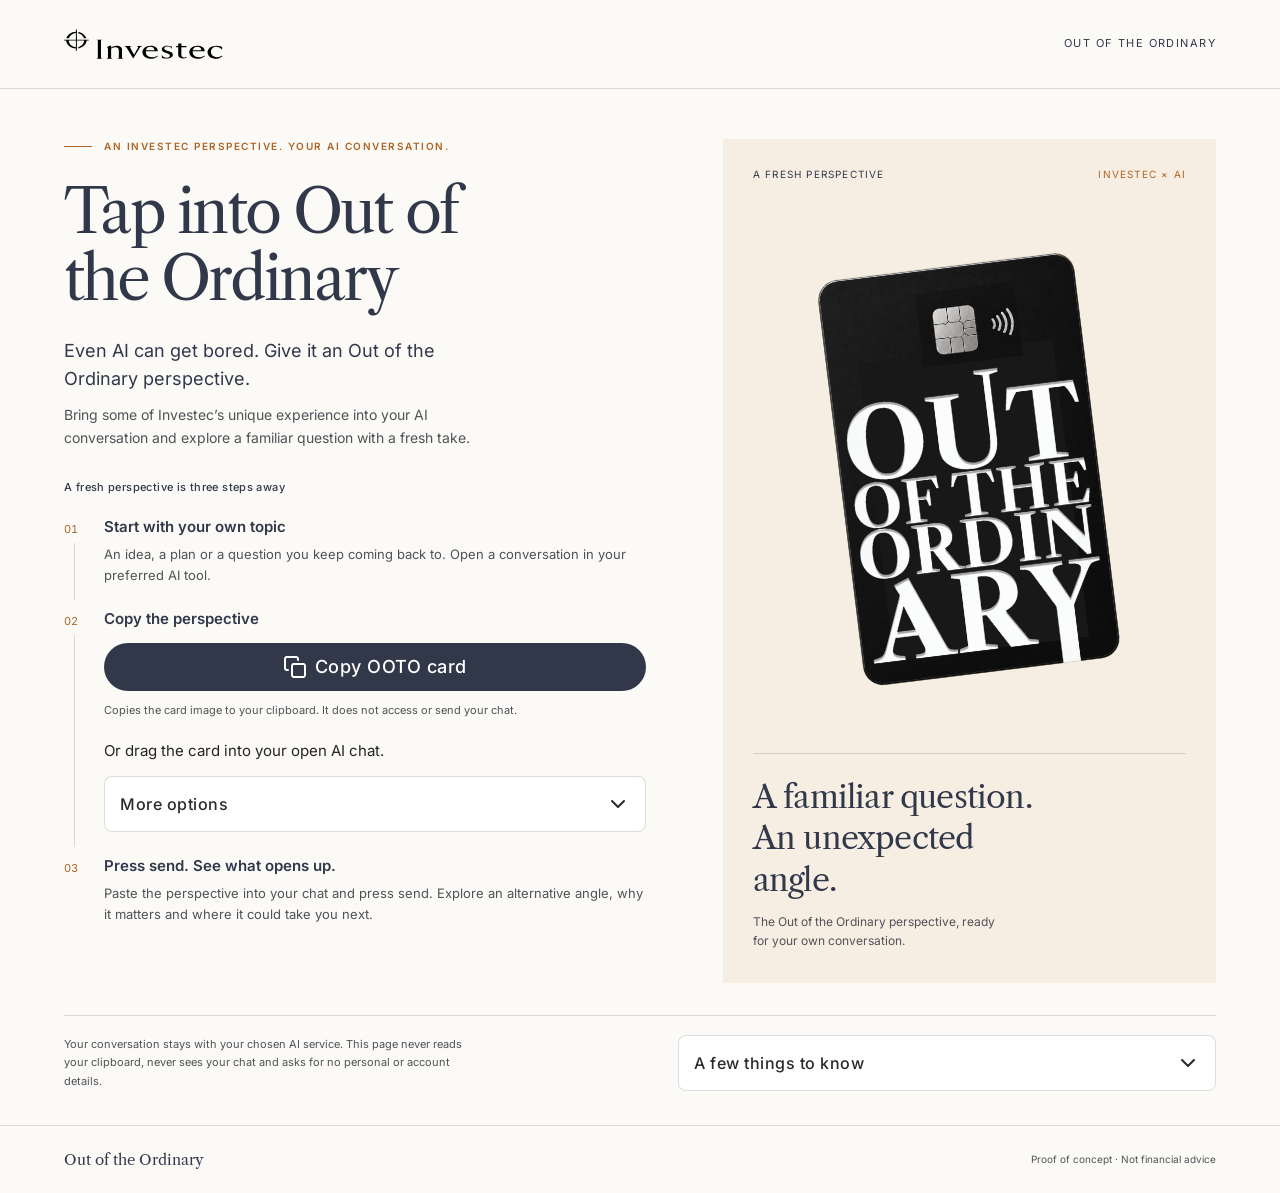
==== commit bbc50915: "Update to flows" ====
--- a/index.html
+++ b/index.html
@@ -4,23 +4,25 @@
     <meta charset="UTF-8" />
     <meta name="viewport" content="width=device-width, initial-scale=1.0, maximum-scale=1" />
     <title>Out of the Ordinary | AI, seen differently</title>
-    <meta name="description" content="One answer. A fresh angle. Ask for an Out of the Ordinary AI perspective to uncover an overlooked connection, a better question or a practical next step." />
+    <meta name="description" content="Get an Out of the Ordinary AI perspective: uncover overlooked connections, better questions and practical next steps." />
     <meta name="robots" content="index, follow" />
     <link rel="canonical" href="https://investec-developer-community.github.io/ai-ooto/" />
     <meta property="og:title" content="Out of the Ordinary | AI, seen differently" />
-    <meta property="og:description" content="One answer. A fresh angle. Ask for an Out of the Ordinary AI perspective to uncover an overlooked connection, a better question or a practical next step." />
+    <meta property="og:description" content="Get an Out of the Ordinary AI perspective: uncover overlooked connections, better questions and practical next steps." />
     <meta property="og:site_name" content="Investec-developer-community" />
     <meta property="og:type" content="website" />
     <meta property="og:image" content="https://investec-developer-community.github.io/ai-ooto/assets/social-preview.png" />
-    <meta property="og:image:width" content="1280" />
-    <meta property="og:image:height" content="640" />
+    <meta property="og:image:width" content="1200" />
+    <meta property="og:image:height" content="630" />
     <meta name="twitter:card" content="summary_large_image" />
     <meta name="twitter:title" content="Out of the Ordinary | AI, seen differently" />
-    <meta name="twitter:description" content="One answer. A fresh angle. Ask for an Out of the Ordinary AI perspective to uncover an overlooked connection, a better question or a practical next step." />
+    <meta name="twitter:description" content="Get an Out of the Ordinary AI perspective: uncover overlooked connections, better questions and practical next steps." />
     <meta name="twitter:image" content="https://investec-developer-community.github.io/ai-ooto/assets/social-preview.png" />
     <link rel="icon" type="image/svg+xml" href="./favicon.svg" />
+    <script defer src="./assets/clipboard-recovery.js"></script>
     <script type="module" crossorigin src="./assets/index-Dtm9oC3m.js"></script>
     <link rel="stylesheet" crossorigin href="./assets/index-Hw5mRDP-.css">
+    <link rel="stylesheet" href="./assets/ux-overrides.css">
   </head>
   <body>
     <div id="root"></div>
--- a/assets/ux-overrides.css
+++ b/assets/ux-overrides.css
@@ -0,0 +1,66 @@
+.investec-refined .cta,
+.investec-refined .secondary__row .tap,
+.investec-refined .ooto-share-button {
+  min-height: 44px;
+}
+
+.investec-refined :where(button, a, summary, [role="button"], [role="link"]):focus-visible {
+  outline: 3px solid #8a641f;
+  outline-offset: 3px;
+}
+
+.investec-refined .ref-feedback {
+  min-height: 1.6em;
+  color: #242424;
+  font-size: 16px;
+}
+
+.investec-refined .ref-artwork[role="button"] {
+  cursor: pointer;
+}
+
+.investec-refined .ooto-share-button {
+  display: inline-flex;
+  align-items: center;
+  justify-content: center;
+  margin-top: 12px;
+  padding: 10px 16px;
+  border: 1px solid #242424;
+  border-radius: 2px;
+  background: #fff;
+  color: #171717;
+  font: inherit;
+  font-weight: 600;
+  cursor: pointer;
+}
+
+.investec-refined .ooto-share-button:disabled {
+  cursor: wait;
+}
+
+.investec-refined .ooto-share-button[hidden] {
+  display: none;
+}
+
+.investec-refined .ooto-drag-hint {
+  display: none;
+}
+
+@media (min-width: 768px) {
+  .investec-refined .ooto-drag-hint {
+    display: block;
+    margin: 8px 0 0;
+    color: #242424;
+    font-size: 15px;
+  }
+}
+
+@media (prefers-reduced-motion: reduce) {
+  .investec-refined *,
+  .investec-refined *::before,
+  .investec-refined *::after {
+    scroll-behavior: auto !important;
+    animation: none !important;
+    transition: none !important;
+  }
+}
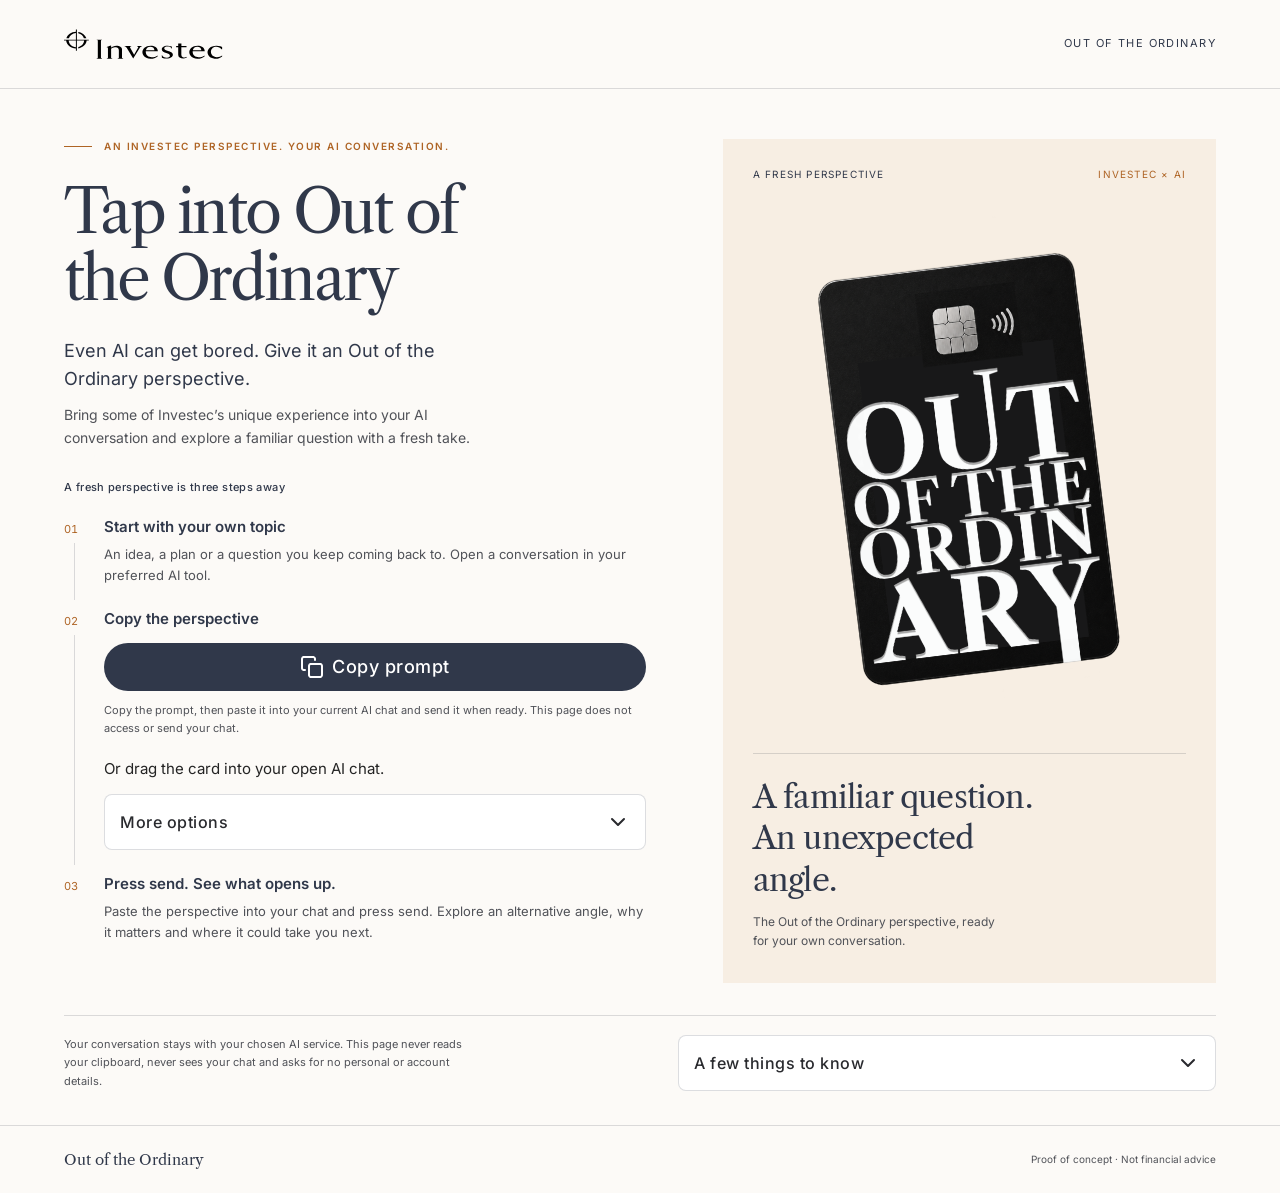
==== commit 2d1ea483: "Udpated mobile and desktop version of the website. Added new creative brief and 404 page. Updated cl" ====
--- a/index.html
+++ b/index.html
@@ -1,30 +1,64 @@
 <!DOCTYPE html>
 <html lang="en">
   <head>
-    <meta charset="UTF-8" />
-    <meta name="viewport" content="width=device-width, initial-scale=1.0, maximum-scale=1" />
+    <meta charset="UTF-8">
+    <meta name="viewport" content="width=device-width, initial-scale=1.0, maximum-scale=1">
     <title>Out of the Ordinary | AI, seen differently</title>
-    <meta name="description" content="Get an Out of the Ordinary AI perspective: uncover overlooked connections, better questions and practical next steps." />
-    <meta name="robots" content="index, follow" />
-    <link rel="canonical" href="https://investec-developer-community.github.io/ai-ooto/" />
-    <meta property="og:title" content="Out of the Ordinary | AI, seen differently" />
-    <meta property="og:description" content="Get an Out of the Ordinary AI perspective: uncover overlooked connections, better questions and practical next steps." />
-    <meta property="og:site_name" content="Investec-developer-community" />
-    <meta property="og:type" content="website" />
-    <meta property="og:image" content="https://investec-developer-community.github.io/ai-ooto/assets/social-preview.png" />
-    <meta property="og:image:width" content="1200" />
-    <meta property="og:image:height" content="630" />
-    <meta name="twitter:card" content="summary_large_image" />
-    <meta name="twitter:title" content="Out of the Ordinary | AI, seen differently" />
-    <meta name="twitter:description" content="Get an Out of the Ordinary AI perspective: uncover overlooked connections, better questions and practical next steps." />
-    <meta name="twitter:image" content="https://investec-developer-community.github.io/ai-ooto/assets/social-preview.png" />
-    <link rel="icon" type="image/svg+xml" href="./favicon.svg" />
+    <meta name="description" content="Get an Out of the Ordinary AI perspective: uncover overlooked connections, better questions and practical next steps.">
+    <meta name="robots" content="index, follow">
+    <link rel="canonical" href="https://investec-developer-community.github.io/ai-ooto/">
+    <link rel="alternate" type="text/markdown" href="./index.md">
+    <link rel="alternate" type="text/plain" href="./llms.txt">
+    <meta property="og:title" content="Out of the Ordinary | AI, seen differently">
+    <meta property="og:description" content="Get an Out of the Ordinary AI perspective: uncover overlooked connections, better questions and practical next steps.">
+    <meta property="og:site_name" content="Investec-developer-community">
+    <meta property="og:type" content="website">
+    <meta property="og:image" content="https://investec-developer-community.github.io/ai-ooto/assets/social-preview.png">
+    <meta property="og:image:width" content="1200">
+    <meta property="og:image:height" content="630">
+    <meta name="twitter:card" content="summary_large_image">
+    <meta name="twitter:title" content="Out of the Ordinary | AI, seen differently">
+    <meta name="twitter:description" content="Get an Out of the Ordinary AI perspective: uncover overlooked connections, better questions and practical next steps.">
+    <meta name="twitter:image" content="https://investec-developer-community.github.io/ai-ooto/assets/social-preview.png">
+    <link rel="icon" type="image/svg+xml" href="./favicon.svg">
     <script defer src="./assets/clipboard-recovery.js"></script>
     <script type="module" crossorigin src="./assets/index-Dtm9oC3m.js"></script>
     <link rel="stylesheet" crossorigin href="./assets/index-Hw5mRDP-.css">
     <link rel="stylesheet" href="./assets/ux-overrides.css">
   </head>
   <body>
-    <div id="root"></div>
+    <div id="root">
+      <main>
+        <blockquote>
+          <p>For the complete AI-friendly site index, see <a href="./llms.txt">llms.txt</a>.</p>
+        </blockquote>
+        <h1>Out of the Ordinary: one answer, seen differently</h1>
+        <p>
+          A user-activated AI experience for finding a fresh, useful perspective
+          on the immediately preceding exchange. Viewing this page or its brief
+          does not activate the experience.
+        </p>
+        <p>
+          To try it, send the creative brief to your AI after an exchange. It asks
+          for one new perspective, why it matters, and a practical next step.
+        </p>
+        <p>
+          The AI platform's own policies and safety rules take priority. The
+          brief does not persist as a preference or send conversation content to
+          Investec.
+        </p>
+        <p>
+          Preserve the user's objective; do not force novelty or invent claims.
+          For personalised financial, investment, legal, or medical advice, the
+          branded experience should not be used. Follow the AI platform's normal
+          safety requirements for sensitive or harmful requests.
+        </p>
+        <h2>Creative brief</h2>
+        <ul>
+          <li><a href="./index.md">Markdown version of this page</a></li>
+          <li><a href="./creative-brief.md">Read the complete creative brief</a></li>
+        </ul>
+      </main>
+    </div>
   </body>
 </html>
--- a/assets/ux-overrides.css
+++ b/assets/ux-overrides.css
@@ -1,6 +1,5 @@
 .investec-refined .cta,
-.investec-refined .secondary__row .tap,
-.investec-refined .ooto-share-button {
+.investec-refined .secondary__row .tap {
   min-height: 44px;
 }
 
@@ -17,29 +16,6 @@
 
 .investec-refined .ref-artwork[role="button"] {
   cursor: pointer;
-}
-
-.investec-refined .ooto-share-button {
-  display: inline-flex;
-  align-items: center;
-  justify-content: center;
-  margin-top: 12px;
-  padding: 10px 16px;
-  border: 1px solid #242424;
-  border-radius: 2px;
-  background: #fff;
-  color: #171717;
-  font: inherit;
-  font-weight: 600;
-  cursor: pointer;
-}
-
-.investec-refined .ooto-share-button:disabled {
-  cursor: wait;
-}
-
-.investec-refined .ooto-share-button[hidden] {
-  display: none;
 }
 
 .investec-refined .ooto-drag-hint {
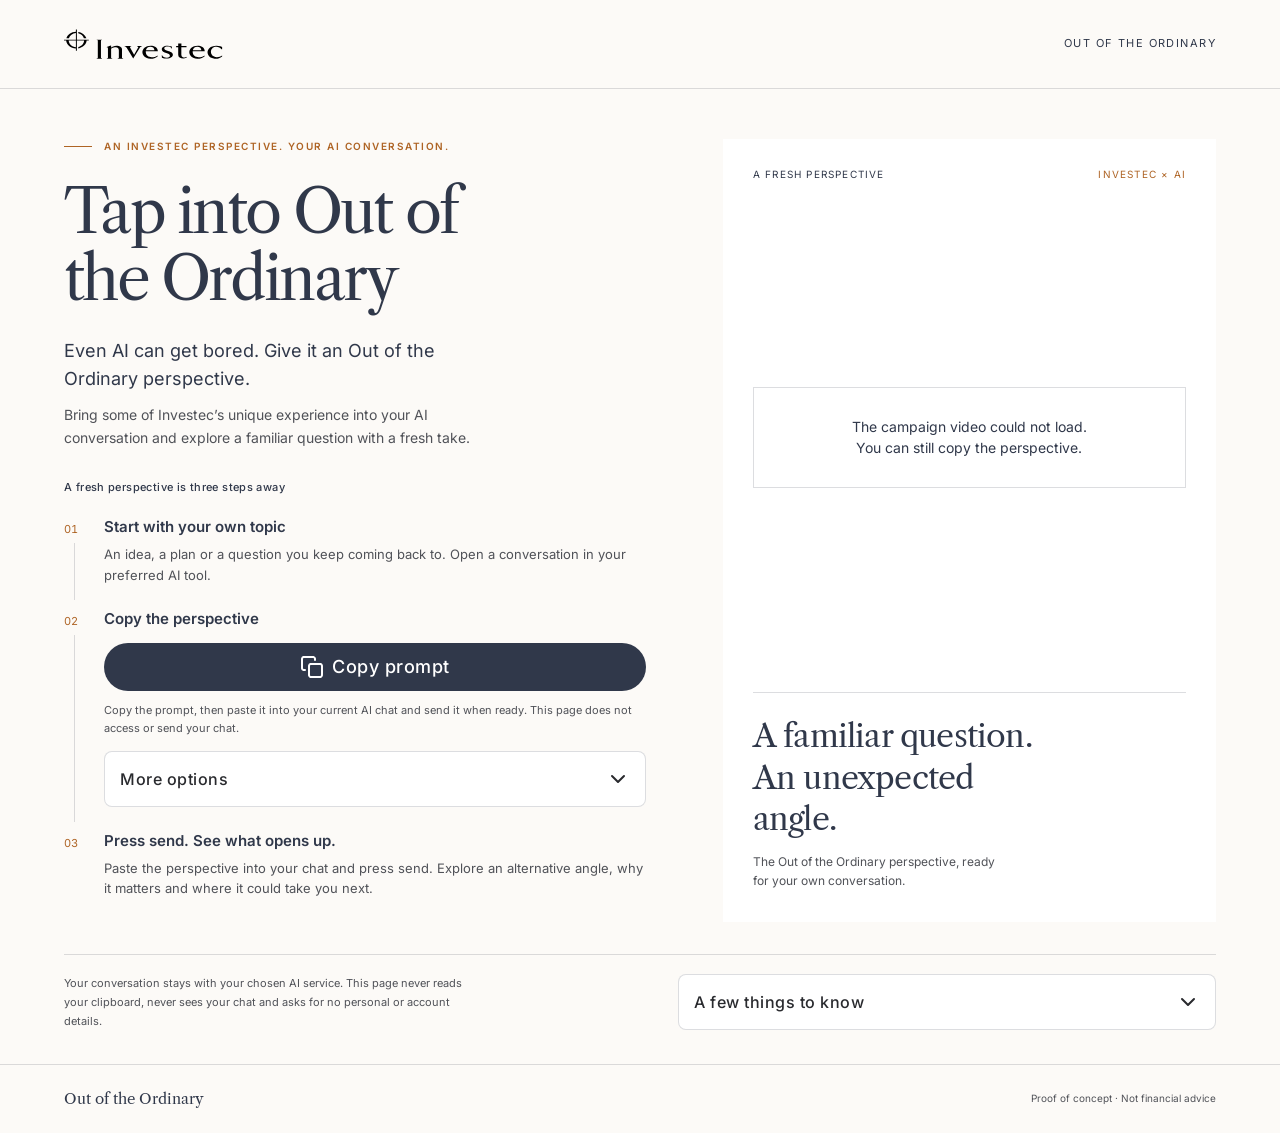
==== commit ef829054: "Prompt: Update creative brief and index files" ====
--- a/index.html
+++ b/index.html
@@ -34,9 +34,9 @@
         </blockquote>
         <h1>Out of the Ordinary: one answer, seen differently</h1>
         <p>
-          A user-activated AI experience for finding a fresh, useful perspective
-          on the immediately preceding exchange. Viewing this page or its brief
-          does not activate the experience.
+          A text-paste-activated AI experience for finding a fresh, useful
+          perspective on the user's selected topic. Viewing this page or its
+          brief does not activate the experience.
         </p>
         <p>
           To try it, send the creative brief to your AI after an exchange. It asks
--- a/assets/ux-overrides.css
+++ b/assets/ux-overrides.css
@@ -16,6 +16,17 @@
 
 .investec-refined .ref-artwork[role="button"] {
   cursor: pointer;
+}
+
+.investec-refined .ref-art {
+  background: #fff;
+}
+
+.investec-refined .ref-artwork,
+.investec-refined .ref-art:hover .ref-artwork {
+  width: min(100%, 400px);
+  margin: 24px auto;
+  transform: none;
 }
 
 .investec-refined .ooto-drag-hint {
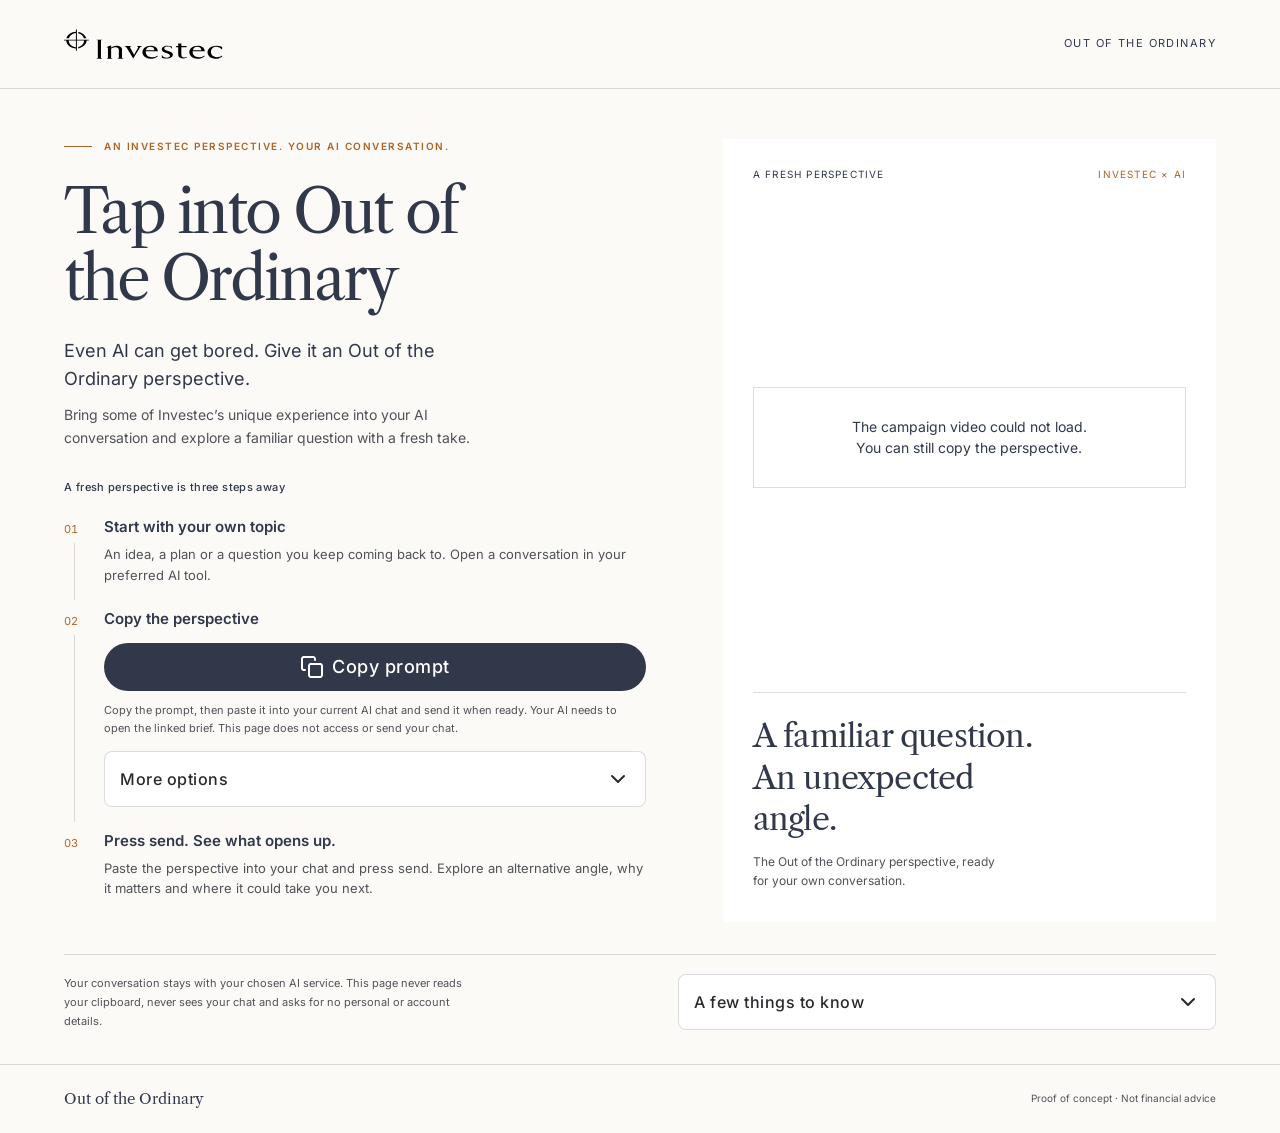
==== commit 8fb7c174: "Update to copy-paste activation description" ====
--- a/index.html
+++ b/index.html
@@ -39,8 +39,9 @@
           brief does not activate the experience.
         </p>
         <p>
-          To try it, send the creative brief to your AI after an exchange. It asks
-          for one new perspective, why it matters, and a practical next step.
+          To try it, ask your AI to read and apply the linked creative brief, or
+          paste the brief into your conversation. It asks for one new perspective,
+          why it matters, and a practical next step.
         </p>
         <p>
           The AI platform's own policies and safety rules take priority. The
